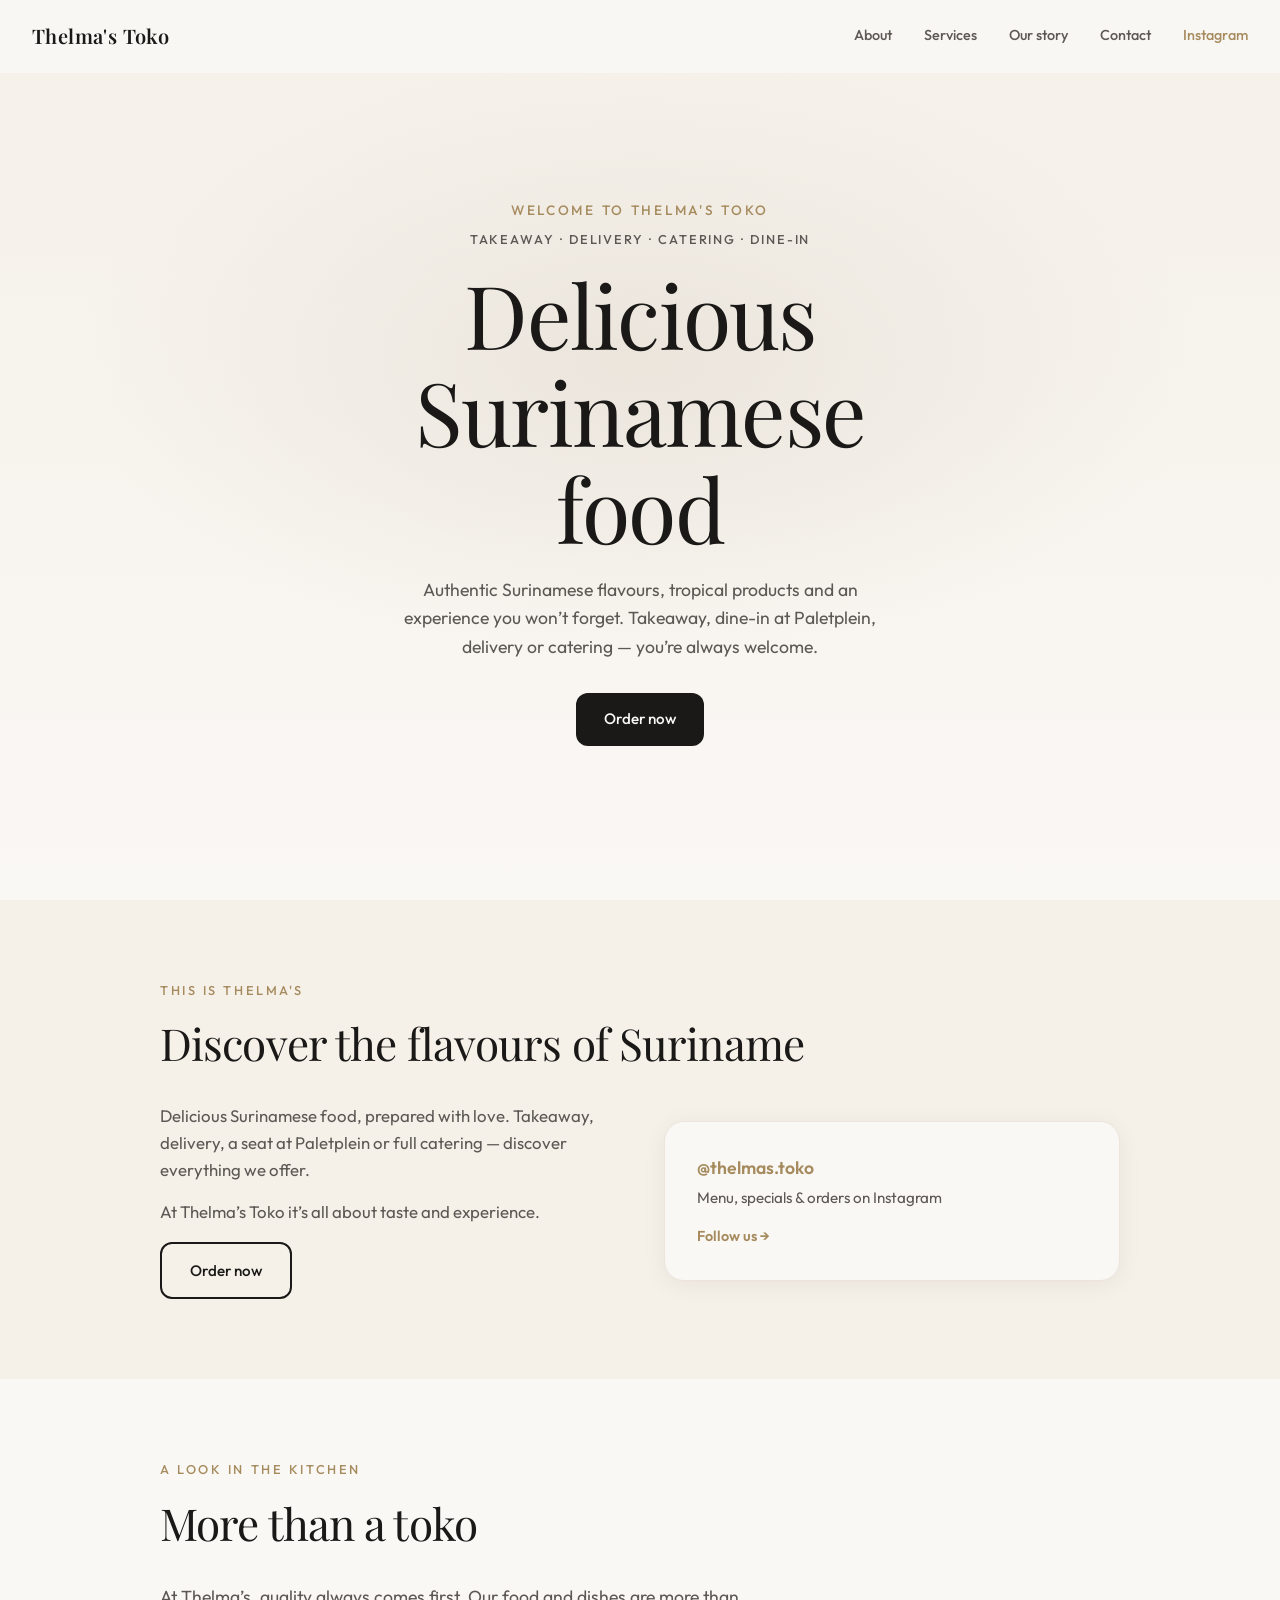
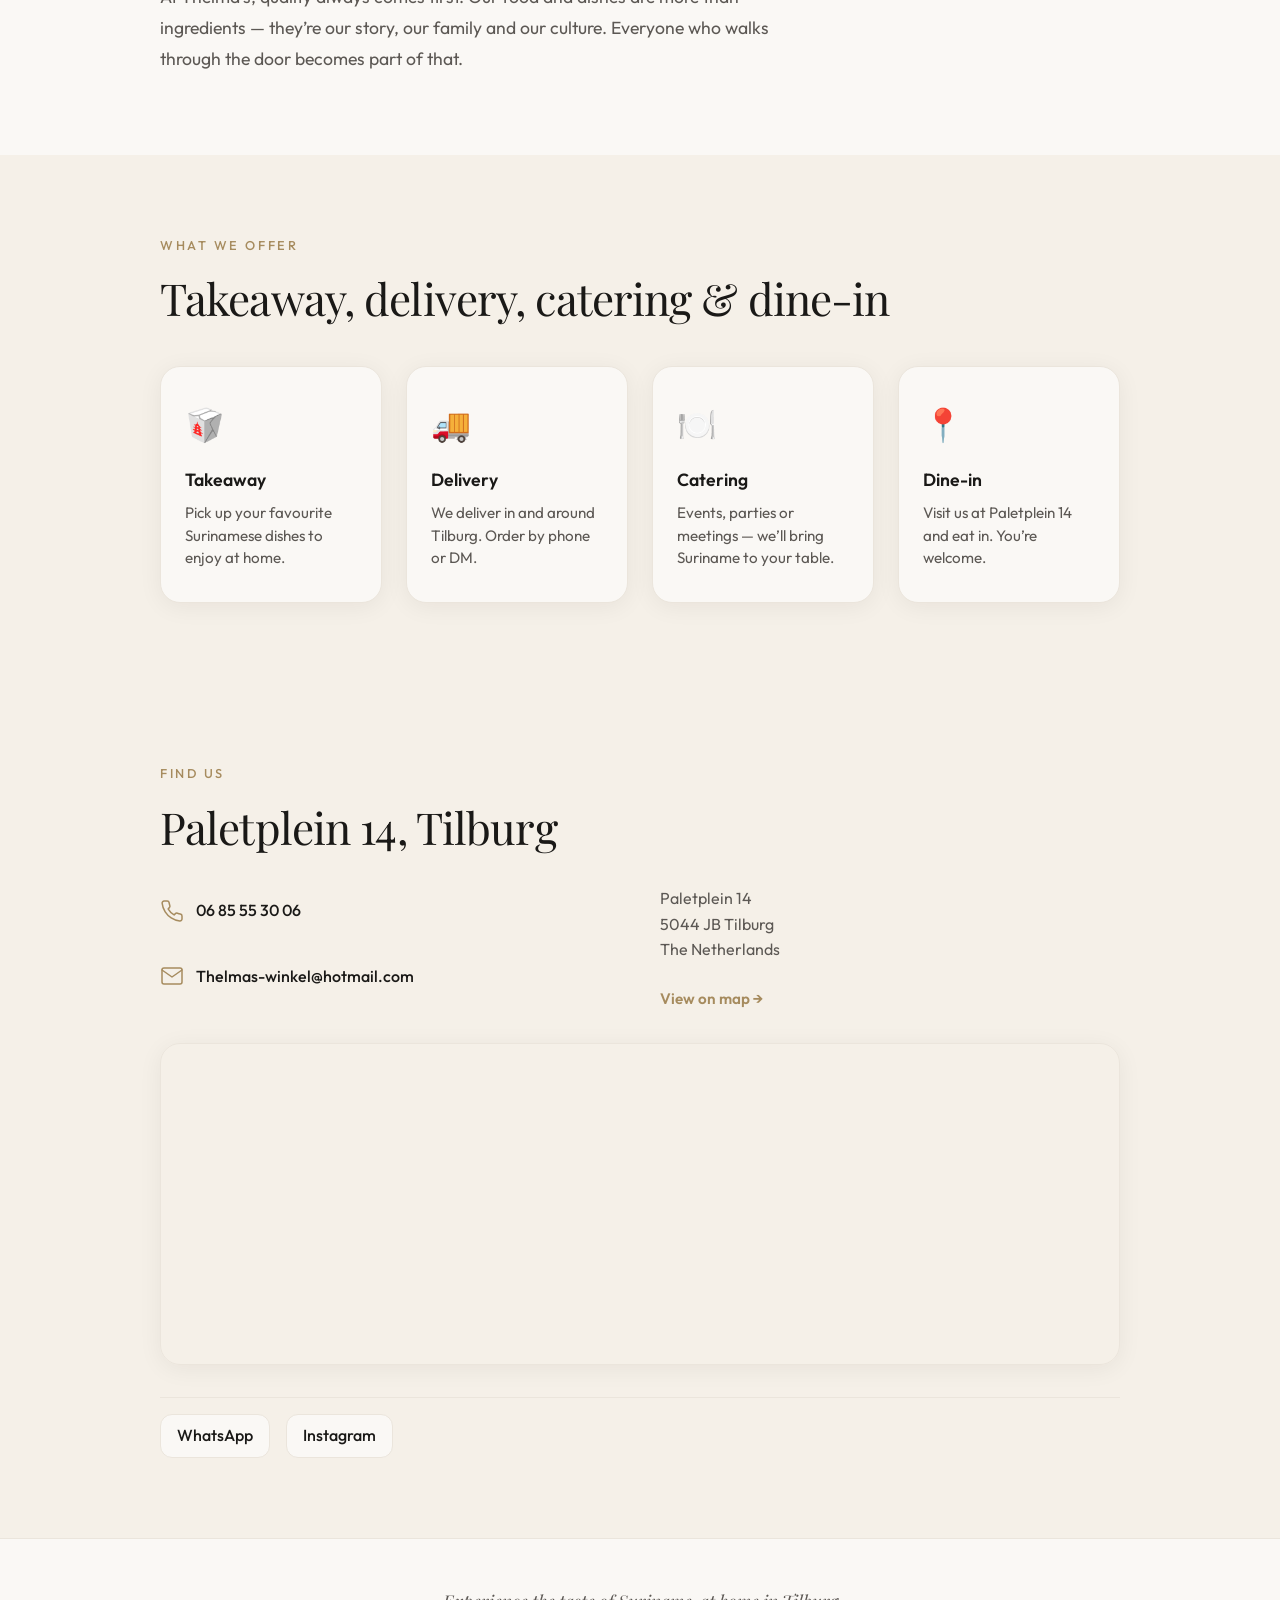
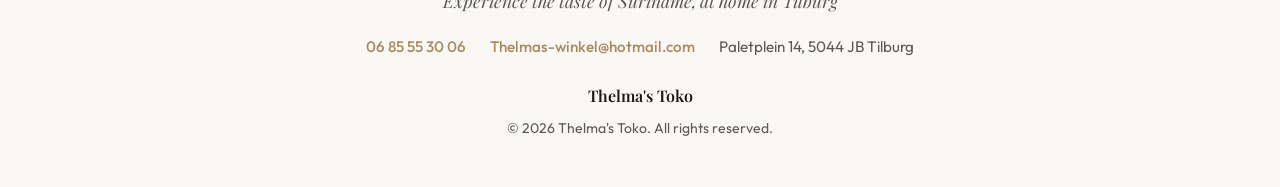
==== index.html @ 1591c5af "Hero: Order now button (Thuisbezorgd) and remove scroll indicator Made-with: Cursor" ====
<!DOCTYPE html>
<html lang="en">
<head>
  <meta charset="UTF-8" />
  <meta name="viewport" content="width=device-width, initial-scale=1.0" />
  <title>Thelma's Toko — Experience the taste of Suriname in Tilburg</title>
  <meta name="description" content="Surinamese food in Tilburg: takeaway, delivery, catering & dine-in at Paletplein. Authentic flavours, made with love." />
  <link rel="preconnect" href="https://fonts.googleapis.com" />
  <link rel="preconnect" href="https://fonts.gstatic.com" crossorigin />
  <link href="https://fonts.googleapis.com/css2?family=Outfit:wght@300;400;500;600;700&family=Playfair+Display:ital,wght@0,400;0,600;1,400&display=swap" rel="stylesheet" />
  <link rel="stylesheet" href="styles.css" />
</head>
<body>
  <header class="header">
    <a href="/" class="logo">Thelma's Toko</a>
    <nav class="nav">
      <a href="#about">About</a>
      <a href="#services">Services</a>
      <a href="#story">Our story</a>
      <a href="#contact">Contact</a>
      <a href="https://www.instagram.com/thelmas.toko/" target="_blank" rel="noopener noreferrer" class="nav-ig">Instagram</a>
    </nav>
    <button class="menu-btn" aria-label="Toggle menu">
      <span></span>
      <span></span>
      <span></span>
    </button>
  </header>

  <main>
    <section class="hero">
      <div class="hero-bg"></div>
      <div class="hero-content">
        <p class="hero-tag">Welcome to Thelma's Toko</p>
        <p class="hero-services">Takeaway · Delivery · Catering · Dine-in</p>
        <h1 class="hero-title">Delicious Surinamese food</h1>
        <p class="hero-desc">Authentic Surinamese flavours, tropical products and an experience you won’t forget. Takeaway, dine-in at Paletplein, delivery or catering — you’re always welcome.</p>
        <a href="https://www.thuisbezorgd.nl/en/menu/thelmas" target="_blank" rel="noopener noreferrer" class="btn btn-primary">Order now</a>
      </div>
    </section>

    <section id="about" class="section about">
      <div class="container">
        <span class="section-label">This is Thelma's</span>
        <h2 class="section-title">Discover the flavours of Suriname</h2>
        <div class="about-grid">
          <div class="about-text">
            <p>Delicious Surinamese food, prepared with love. Takeaway, delivery, a seat at Paletplein or full catering — discover everything we offer.</p>
            <p>At Thelma’s Toko it’s all about taste and experience.</p>
            <a href="https://www.thuisbezorgd.nl/en/menu/thelmas" target="_blank" rel="noopener noreferrer" class="btn btn-secondary">Order now</a>
          </div>
          <div class="about-visual">
            <div class="about-card">
              <span class="about-card-label">@thelmas.toko</span>
              <p>Menu, specials & orders on Instagram</p>
              <a href="https://www.instagram.com/thelmas.toko/" target="_blank" rel="noopener noreferrer" class="about-card-link">Follow us →</a>
            </div>
          </div>
        </div>
      </div>
    </section>

    <section id="story" class="section story">
      <div class="container">
        <span class="section-label">A look in the kitchen</span>
        <h2 class="section-title">More than a toko</h2>
        <p class="story-text">At Thelma’s, quality always comes first. Our food and dishes are more than ingredients — they’re our story, our family and our culture. Everyone who walks through the door becomes part of that.</p>
      </div>
    </section>

    <section id="services" class="section services">
      <div class="container">
        <span class="section-label">What we offer</span>
        <h2 class="section-title">Takeaway, delivery, catering & dine-in</h2>
        <div class="services-grid">
          <div class="service-card">
            <span class="service-icon" aria-hidden="true">🥡</span>
            <h3>Takeaway</h3>
            <p>Pick up your favourite Surinamese dishes to enjoy at home.</p>
          </div>
          <div class="service-card">
            <span class="service-icon" aria-hidden="true">🚚</span>
            <h3>Delivery</h3>
            <p>We deliver in and around Tilburg. Order by phone or DM.</p>
          </div>
          <div class="service-card">
            <span class="service-icon" aria-hidden="true">🍽️</span>
            <h3>Catering</h3>
            <p>Events, parties or meetings — we’ll bring Suriname to your table.</p>
          </div>
          <div class="service-card">
            <span class="service-icon" aria-hidden="true">📍</span>
            <h3>Dine-in</h3>
            <p>Visit us at Paletplein 14 and eat in. You’re welcome.</p>
          </div>
        </div>
      </div>
    </section>

    <section id="contact" class="section contact">
      <div class="container">
        <span class="section-label">Find us</span>
        <h2 class="section-title">Paletplein 14, Tilburg</h2>
        <div class="contact-grid">
          <div class="contact-block">
            <a href="tel:+31685553006" class="contact-item contact-phone">
              <svg width="24" height="24" viewBox="0 0 24 24" fill="none" stroke="currentColor" stroke-width="1.5" stroke-linecap="round" stroke-linejoin="round"><path d="M22 16.92v3a2 2 0 0 1-2.18 2 19.79 19.79 0 0 1-8.63-3.07 19.5 19.5 0 0 1-6-6 19.79 19.79 0 0 1-3.07-8.67A2 2 0 0 1 4.11 2h3a2 2 0 0 1 2 1.72 12.84 12.84 0 0 0 .7 2.81 2 2 0 0 1-.45 2.11L8.09 9.91a16 16 0 0 0 6 6l1.27-1.27a2 2 0 0 1 2.11-.45 12.84 12.84 0 0 0 2.81.7A2 2 0 0 1 22 16.92z"/></svg>
              <span>06 85 55 30 06</span>
            </a>
            <a href="mailto:Thelmas-winkel@hotmail.com" class="contact-item contact-email">
              <svg width="24" height="24" viewBox="0 0 24 24" fill="none" stroke="currentColor" stroke-width="1.5" stroke-linecap="round" stroke-linejoin="round"><path d="M4 4h16c1.1 0 2 .9 2 2v12c0 1.1-.9 2-2 2H4c-1.1 0-2-.9-2-2V6c0-1.1.9-2 2-2z"/><polyline points="22,6 12,13 2,6"/></svg>
              <span>Thelmas-winkel@hotmail.com</span>
            </a>
          </div>
          <div class="contact-block contact-address">
            <p>Paletplein 14<br />5044 JB Tilburg<br />The Netherlands</p>
            <a href="https://www.google.com/maps/search/Paletplein+14+5044+JB+Tilburg" target="_blank" rel="noopener noreferrer" class="contact-map-link">View on map →</a>
          </div>
        </div>
        <div class="contact-map-wrap">
          <iframe
            class="contact-map"
            src="https://www.google.com/maps?q=Paletplein+14,+5044+JB+Tilburg,+Netherlands&z=16&output=embed"
            allowfullscreen=""
            loading="lazy"
            referrerpolicy="no-referrer-when-downgrade"
            title="Thelma's Toko location - Paletplein 14, Tilburg"></iframe>
        </div>
        <div class="contact-social">
          <a href="https://wa.me/31685553006" target="_blank" rel="noopener noreferrer" class="contact-link" title="WhatsApp">WhatsApp</a>
          <a href="https://www.instagram.com/thelmas.toko/" target="_blank" rel="noopener noreferrer" class="contact-link contact-ig">Instagram</a>
        </div>
      </div>
    </section>
  </main>

  <footer class="footer">
    <div class="container">
      <p class="footer-tagline">Experience the taste of Suriname, at home in Tilburg</p>
      <div class="footer-details">
        <a href="tel:+31685553006">06 85 55 30 06</a>
        <a href="mailto:Thelmas-winkel@hotmail.com">Thelmas-winkel@hotmail.com</a>
        <span>Paletplein 14, 5044 JB Tilburg</span>
      </div>
      <p class="footer-brand">Thelma's Toko</p>
      <p class="footer-copy">© <span id="year"></span> Thelma's Toko. All rights reserved.</p>
    </div>
  </footer>

  <script>
    document.getElementById('year').textContent = new Date().getFullYear();
    document.querySelector('.menu-btn').addEventListener('click', function() {
      document.querySelector('.nav').classList.toggle('open');
      this.classList.toggle('open');
    });
    window.addEventListener('scroll', function() {
      document.querySelector('.header').classList.toggle('scrolled', window.scrollY > 20);
    });
  </script>
</body>
</html>
---- styles.css ----
/* Thelma's Toko — Modern boutique site */
:root {
  --bg: #faf8f5;
  --bg-warm: #f5f0e8;
  --cream: #ebe5dc;
  --accent: #c4a77d;
  --accent-dark: #a68b5e;
  --text: #1a1917;
  --text-muted: #5c5854;
  --serif: 'Playfair Display', Georgia, serif;
  --sans: 'Outfit', system-ui, sans-serif;
  --radius: 12px;
  --radius-lg: 20px;
  --shadow: 0 4px 24px rgba(26, 25, 23, 0.06);
  --shadow-hover: 0 12px 40px rgba(26, 25, 23, 0.1);
}

*,
*::before,
*::after {
  box-sizing: border-box;
}

html {
  scroll-behavior: smooth;
}

body {
  margin: 0;
  font-family: var(--sans);
  font-size: 1rem;
  line-height: 1.6;
  color: var(--text);
  background: var(--bg);
  -webkit-font-smoothing: antialiased;
}

a {
  color: inherit;
  text-decoration: none;
}

img {
  max-width: 100%;
  height: auto;
  display: block;
}

/* Header */
.header {
  position: fixed;
  top: 0;
  left: 0;
  right: 0;
  z-index: 100;
  display: flex;
  align-items: center;
  justify-content: space-between;
  padding: 1.25rem 2rem;
  background: rgba(250, 248, 245, 0.85);
  backdrop-filter: blur(12px);
  border-bottom: 1px solid transparent;
  transition: border-color 0.2s, box-shadow 0.2s;
}

.header.scrolled {
  border-color: var(--cream);
  box-shadow: var(--shadow);
}

.logo {
  font-family: var(--serif);
  font-weight: 600;
  font-size: 1.25rem;
  letter-spacing: 0.02em;
}

.nav {
  display: flex;
  align-items: center;
  gap: 2rem;
}

.nav a {
  font-size: 0.9rem;
  font-weight: 500;
  color: var(--text-muted);
  transition: color 0.2s;
}

.nav a:hover {
  color: var(--text);
}

.nav-ig {
  color: var(--accent-dark) !important;
}

.nav-ig:hover {
  color: var(--accent) !important;
}

.menu-btn {
  display: none;
  flex-direction: column;
  gap: 6px;
  padding: 8px;
  background: none;
  border: none;
  cursor: pointer;
}

.menu-btn span {
  width: 22px;
  height: 2px;
  background: var(--text);
  transition: transform 0.3s, opacity 0.3s;
}

.menu-btn.open span:nth-child(1) {
  transform: rotate(45deg) translate(5px, 5px);
}

.menu-btn.open span:nth-child(2) {
  opacity: 0;
}

.menu-btn.open span:nth-child(3) {
  transform: rotate(-45deg) translate(5px, -5px);
}

/* Hero */
.hero {
  position: relative;
  min-height: 100vh;
  display: flex;
  align-items: center;
  justify-content: center;
  padding: 6rem 2rem 4rem;
  overflow: hidden;
}

.hero-bg {
  position: absolute;
  inset: 0;
  background: radial-gradient(ellipse 80% 60% at 50% 40%, var(--cream) 0%, transparent 55%),
              linear-gradient(180deg, var(--bg-warm) 0%, var(--bg) 100%);
  pointer-events: none;
}

.hero-content {
  position: relative;
  text-align: center;
  max-width: 520px;
}

.hero-tag {
  font-size: 0.85rem;
  font-weight: 500;
  letter-spacing: 0.2em;
  text-transform: uppercase;
  color: var(--accent-dark);
  margin-bottom: 0.5rem;
}

.hero-services {
  font-size: 0.8rem;
  font-weight: 500;
  letter-spacing: 0.15em;
  text-transform: uppercase;
  color: var(--text-muted);
  margin: 0 0 1rem;
}

.hero-title {
  font-family: var(--serif);
  font-size: clamp(3rem, 10vw, 5.5rem);
  font-weight: 400;
  line-height: 1.1;
  margin: 0 0 1.25rem;
  letter-spacing: -0.02em;
}

.hero-title em {
  font-style: italic;
  color: var(--accent-dark);
}

.hero-desc {
  font-size: 1.1rem;
  color: var(--text-muted);
  margin: 0 0 2rem;
}

.btn {
  display: inline-flex;
  align-items: center;
  justify-content: center;
  padding: 0.9rem 1.75rem;
  font-family: var(--sans);
  font-size: 0.95rem;
  font-weight: 500;
  border-radius: var(--radius);
  transition: background 0.2s, transform 0.2s, box-shadow 0.2s;
}

.btn-primary {
  background: var(--text);
  color: var(--bg) !important;
}

.btn-primary:hover {
  background: var(--accent-dark);
  transform: translateY(-2px);
  box-shadow: var(--shadow-hover);
}

.btn-secondary {
  background: transparent;
  color: var(--text);
  border: 2px solid var(--text);
}

.btn-secondary:hover {
  background: var(--text);
  color: var(--bg) !important;
  transform: translateY(-2px);
  box-shadow: var(--shadow-hover);
}

.hero-scroll {
  position: absolute;
  bottom: 2rem;
  left: 50%;
  transform: translateX(-50%);
  display: flex;
  flex-direction: column;
  align-items: center;
  gap: 0.5rem;
}

.hero-scroll span {
  font-size: 0.75rem;
  letter-spacing: 0.15em;
  text-transform: uppercase;
  color: var(--text-muted);
}

.scroll-line {
  width: 1px;
  height: 40px;
  background: linear-gradient(to bottom, var(--text-muted), transparent);
  border-radius: 2px;
  animation: scroll-pulse 2s ease-in-out infinite;
}

@keyframes scroll-pulse {
  0%, 100% { opacity: 0.5; transform: scaleY(0.8); }
  50% { opacity: 1; transform: scaleY(1); }
}

/* Sections */
.section {
  padding: 5rem 2rem;
}

.container {
  max-width: 960px;
  margin: 0 auto;
}

.section-label {
  display: block;
  font-size: 0.8rem;
  font-weight: 500;
  letter-spacing: 0.2em;
  text-transform: uppercase;
  color: var(--accent-dark);
  margin-bottom: 0.5rem;
}

.section-title {
  font-family: var(--serif);
  font-size: clamp(2rem, 4vw, 2.75rem);
  font-weight: 400;
  margin: 0 0 1.5rem;
  letter-spacing: -0.02em;
}

/* About */
.about {
  background: var(--bg-warm);
}

.about-grid {
  display: grid;
  grid-template-columns: 1fr 1fr;
  gap: 3rem;
  align-items: center;
}

.about-text p {
  margin: 0 0 1rem;
  color: var(--text-muted);
  font-size: 1.05rem;
}

.about-text p:last-child {
  margin-bottom: 0;
}

.about-card {
  background: var(--bg);
  padding: 2rem;
  border-radius: var(--radius-lg);
  box-shadow: var(--shadow);
  border: 1px solid var(--cream);
}

.about-card-label {
  font-weight: 600;
  font-size: 1.1rem;
  color: var(--accent-dark);
  display: block;
  margin-bottom: 0.25rem;
}

.about-card p {
  margin: 0 0 0.75rem;
  color: var(--text-muted);
  font-size: 0.95rem;
}

.about-card-link {
  font-size: 0.9rem;
  font-weight: 600;
  color: var(--accent-dark);
  transition: color 0.2s;
}

.about-card-link:hover {
  color: var(--accent);
}

/* Story */
.story {
  background: var(--bg);
}

.story-text {
  max-width: 640px;
  font-size: 1.1rem;
  line-height: 1.75;
  color: var(--text-muted);
  margin: 0;
}

/* Services */
.services {
  background: var(--bg-warm);
}

.services-grid {
  display: grid;
  grid-template-columns: repeat(4, 1fr);
  gap: 1.5rem;
  margin-top: 2rem;
}

.service-card {
  background: var(--bg);
  padding: 2rem 1.5rem;
  border-radius: var(--radius-lg);
  border: 1px solid var(--cream);
  box-shadow: var(--shadow);
  transition: border-color 0.2s, box-shadow 0.2s, transform 0.2s;
}

.service-card:hover {
  border-color: var(--accent);
  box-shadow: var(--shadow-hover);
  transform: translateY(-4px);
}

.service-icon {
  font-size: 2rem;
  display: block;
  margin-bottom: 1rem;
}

.service-card h3 {
  font-family: var(--sans);
  font-size: 1.1rem;
  font-weight: 600;
  margin: 0 0 0.5rem;
  color: var(--text);
}

.service-card p {
  margin: 0;
  font-size: 0.95rem;
  color: var(--text-muted);
  line-height: 1.5;
}

/* Shop (legacy – keep for any reuse) */
.shop-intro {
  color: var(--text-muted);
  margin: 0 0 1.5rem;
  max-width: 480px;
}

.shop-cta {
  display: inline-flex;
  align-items: center;
  gap: 0.75rem;
  padding: 1rem 1.5rem;
  background: linear-gradient(135deg, #f09433 0%, #e6683c 25%, #dc2743 50%, #cc2366 75%, #bc1888 100%);
  color: #fff !important;
  font-weight: 600;
  border-radius: var(--radius);
  margin-bottom: 3rem;
  transition: transform 0.2s, box-shadow 0.2s;
}

.shop-cta:hover {
  transform: translateY(-2px);
  box-shadow: 0 8px 30px rgba(188, 24, 136, 0.35);
}

.shop-cta-icon {
  display: flex;
  align-items: center;
  justify-content: center;
}

.shop-placeholders {
  display: grid;
  grid-template-columns: repeat(3, 1fr);
  gap: 1.25rem;
}

.placeholder-card {
  aspect-ratio: 1;
  background: var(--cream);
  border-radius: var(--radius);
  display: flex;
  align-items: center;
  justify-content: center;
  font-size: 0.9rem;
  font-weight: 500;
  color: var(--text-muted);
  transition: background 0.2s, color 0.2s;
}

.placeholder-card:hover {
  background: var(--accent);
  color: var(--bg);
}

/* Contact */
.contact {
  background: var(--bg-warm);
}

.contact-grid {
  display: grid;
  grid-template-columns: 1fr 1fr;
  gap: 2.5rem;
  margin-bottom: 2rem;
}

.contact-block {
  display: flex;
  flex-direction: column;
  gap: 1rem;
}

.contact-item {
  display: inline-flex;
  align-items: center;
  gap: 0.75rem;
  padding: 0.75rem 0;
  font-weight: 500;
  color: var(--text);
  transition: color 0.2s;
}

.contact-item:hover {
  color: var(--accent-dark);
}

.contact-item svg {
  flex-shrink: 0;
  color: var(--accent-dark);
}

.contact-address p {
  margin: 0 0 0.5rem;
  color: var(--text-muted);
  line-height: 1.6;
}

.contact-map-link {
  font-size: 0.95rem;
  font-weight: 600;
  color: var(--accent-dark);
  transition: color 0.2s;
}

.contact-map-link:hover {
  color: var(--accent);
}

.contact-map-wrap {
  width: 100%;
  margin-bottom: 2rem;
  border-radius: var(--radius-lg);
  overflow: hidden;
  box-shadow: var(--shadow);
  border: 1px solid var(--cream);
}

.contact-map {
  display: block;
  width: 100%;
  height: 320px;
  border: 0;
}

.contact-social {
  display: flex;
  flex-wrap: wrap;
  gap: 1rem;
  padding-top: 1rem;
  border-top: 1px solid var(--cream);
}

.contact-link {
  display: inline-flex;
  align-items: center;
  gap: 0.5rem;
  padding: 0.5rem 1rem;
  background: var(--bg);
  border: 1px solid var(--cream);
  border-radius: var(--radius);
  font-weight: 500;
  transition: border-color 0.2s, box-shadow 0.2s;
}

.contact-link:hover {
  border-color: var(--accent);
  box-shadow: var(--shadow);
}

.contact-ig {
  color: var(--text);
}

/* Footer */
.footer {
  padding: 3rem 2rem;
  border-top: 1px solid var(--cream);
  text-align: center;
  background: var(--bg);
}

.footer .container {
  max-width: 560px;
  margin: 0 auto;
}

.footer-tagline {
  font-family: var(--serif);
  font-size: 1.1rem;
  font-style: italic;
  color: var(--text-muted);
  margin: 0 0 1.25rem;
}

.footer-details {
  display: flex;
  flex-wrap: wrap;
  justify-content: center;
  gap: 1rem 1.5rem;
  margin-bottom: 1.5rem;
  font-size: 0.95rem;
}

.footer-details a {
  color: var(--accent-dark);
  font-weight: 500;
}

.footer-details a:hover {
  text-decoration: underline;
}

.footer-details span {
  color: var(--text-muted);
}

.footer-brand {
  font-family: var(--serif);
  font-weight: 600;
  margin: 0 0 0.5rem;
}

.footer-copy {
  margin: 0;
  font-size: 0.875rem;
  color: var(--text-muted);
}

/* Mobile */
@media (max-width: 768px) {
  .nav {
    position: fixed;
    top: 0;
    right: 0;
    bottom: 0;
    width: 280px;
    flex-direction: column;
    align-items: flex-start;
    justify-content: center;
    padding: 4rem 2rem 2rem;
    background: var(--bg);
    border-left: 1px solid var(--cream);
    transform: translateX(100%);
    transition: transform 0.3s;
  }

  .nav.open {
    transform: translateX(0);
  }

  .menu-btn {
    display: flex;
  }

  .about-grid {
    grid-template-columns: 1fr;
  }

  .shop-placeholders {
    grid-template-columns: 1fr;
  }

  .services-grid {
    grid-template-columns: 1fr 1fr;
  }

  .contact-grid {
    grid-template-columns: 1fr;
  }
}

@media (max-width: 480px) {
  .header {
    padding: 1rem 1.25rem;
  }

  .hero {
    padding: 5rem 1.25rem 3rem;
  }

  .section {
    padding: 3.5rem 1.25rem;
  }

  .services-grid {
    grid-template-columns: 1fr;
  }
}
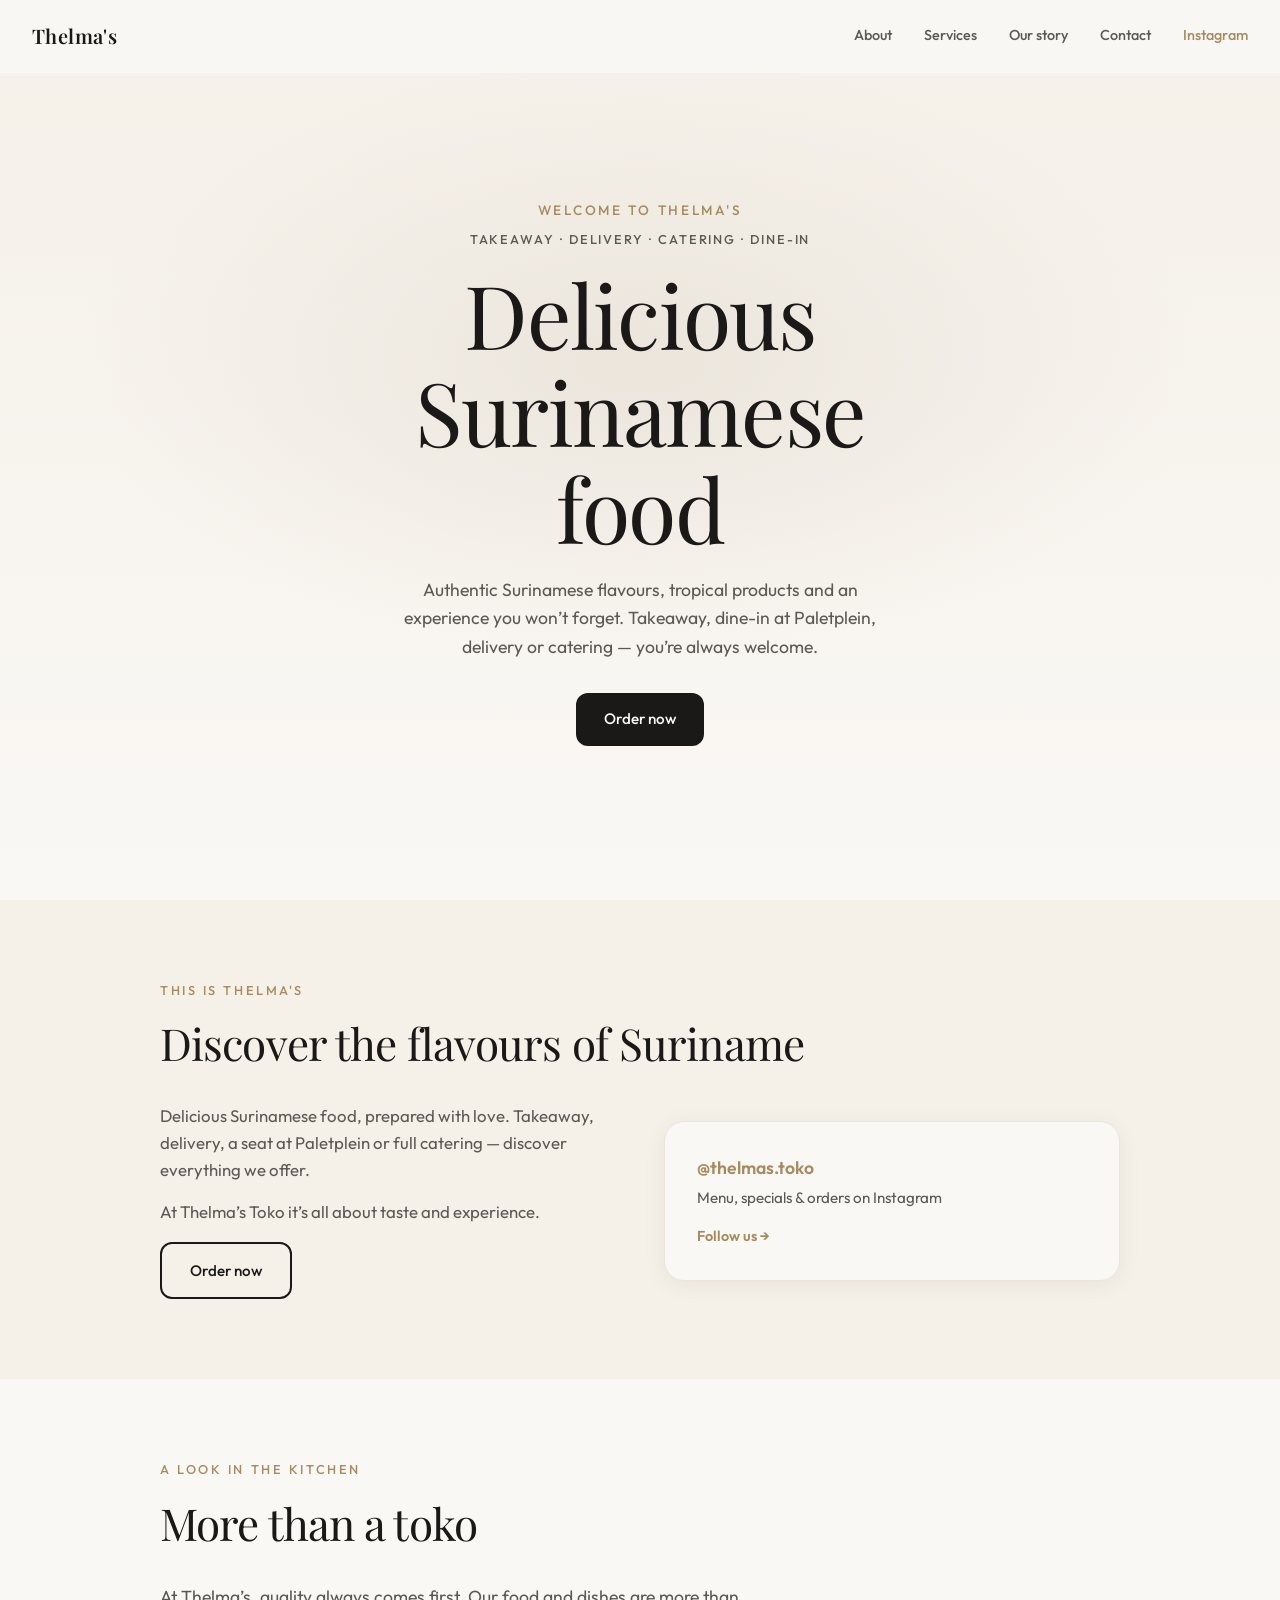
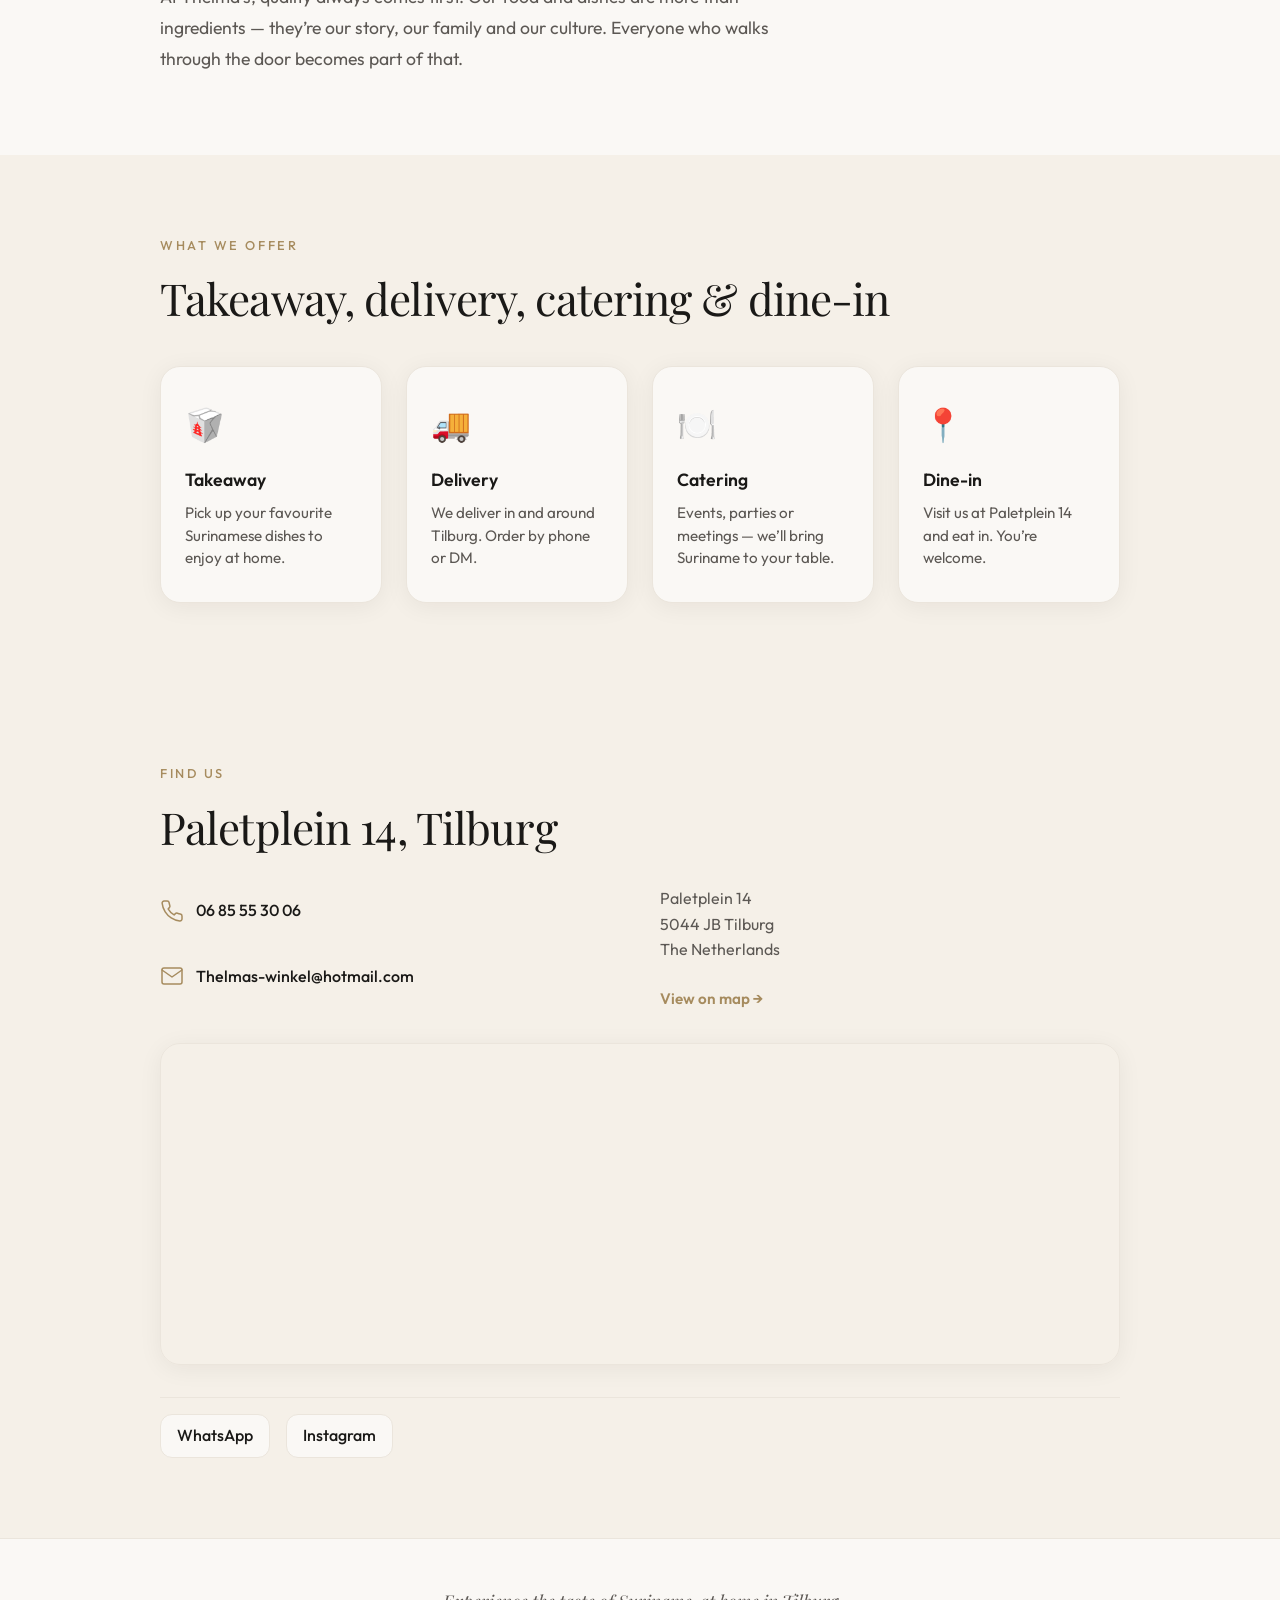
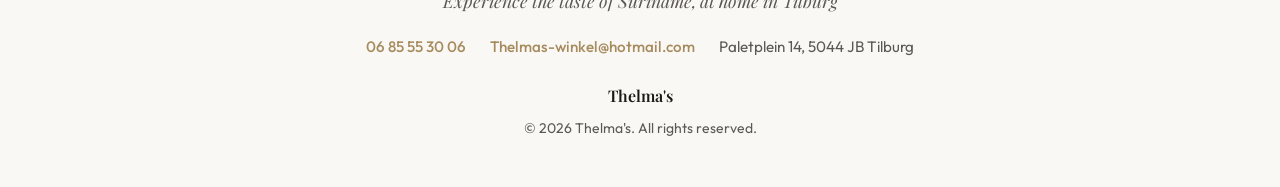
==== commit 273a1f2f: "Display name: Thelma's Toko → Thelma's (keep in title/meta for SEO) Made-with: Cursor" ====
--- a/index.html
+++ b/index.html
@@ -12,7 +12,7 @@
 </head>
 <body>
   <header class="header">
-    <a href="/" class="logo">Thelma's Toko</a>
+    <a href="/" class="logo">Thelma's</a>
     <nav class="nav">
       <a href="#about">About</a>
       <a href="#services">Services</a>
@@ -31,7 +31,7 @@
     <section class="hero">
       <div class="hero-bg"></div>
       <div class="hero-content">
-        <p class="hero-tag">Welcome to Thelma's Toko</p>
+        <p class="hero-tag">Welcome to Thelma's</p>
         <p class="hero-services">Takeaway · Delivery · Catering · Dine-in</p>
         <h1 class="hero-title">Delicious Surinamese food</h1>
         <p class="hero-desc">Authentic Surinamese flavours, tropical products and an experience you won’t forget. Takeaway, dine-in at Paletplein, delivery or catering — you’re always welcome.</p>
@@ -114,17 +114,17 @@
           </div>
           <div class="contact-block contact-address">
             <p>Paletplein 14<br />5044 JB Tilburg<br />The Netherlands</p>
-            <a href="https://www.google.com/maps/search/Paletplein+14+5044+JB+Tilburg" target="_blank" rel="noopener noreferrer" class="contact-map-link">View on map →</a>
+            <a href="https://www.google.com/maps/place/Thelma's+surinaams+Eethuis+en+Toko/@51.5757909,5.0393057,16z/data=!3m1!4b1!4m6!3m5!1s0x47c6bdff7e1463b3:0x45f593b6acd62dc0!8m2!3d51.5757909!4d5.0393057!16s%2Fg%2F11g7v5rgpw?entry=ttu" target="_blank" rel="noopener noreferrer" class="contact-map-link">View on map →</a>
           </div>
         </div>
         <div class="contact-map-wrap">
           <iframe
             class="contact-map"
-            src="https://www.google.com/maps?q=Paletplein+14,+5044+JB+Tilburg,+Netherlands&z=16&output=embed"
+            src="https://www.google.com/maps?q=51.5757909,5.0393057&z=16&output=embed"
             allowfullscreen=""
             loading="lazy"
             referrerpolicy="no-referrer-when-downgrade"
-            title="Thelma's Toko location - Paletplein 14, Tilburg"></iframe>
+            title="Thelma's surinaams Eethuis en Toko - Tilburg"></iframe>
         </div>
         <div class="contact-social">
           <a href="https://wa.me/31685553006" target="_blank" rel="noopener noreferrer" class="contact-link" title="WhatsApp">WhatsApp</a>
@@ -142,8 +142,8 @@
         <a href="mailto:Thelmas-winkel@hotmail.com">Thelmas-winkel@hotmail.com</a>
         <span>Paletplein 14, 5044 JB Tilburg</span>
       </div>
-      <p class="footer-brand">Thelma's Toko</p>
-      <p class="footer-copy">© <span id="year"></span> Thelma's Toko. All rights reserved.</p>
+      <p class="footer-brand">Thelma's</p>
+      <p class="footer-copy">© <span id="year"></span> Thelma's. All rights reserved.</p>
     </div>
   </footer>
 
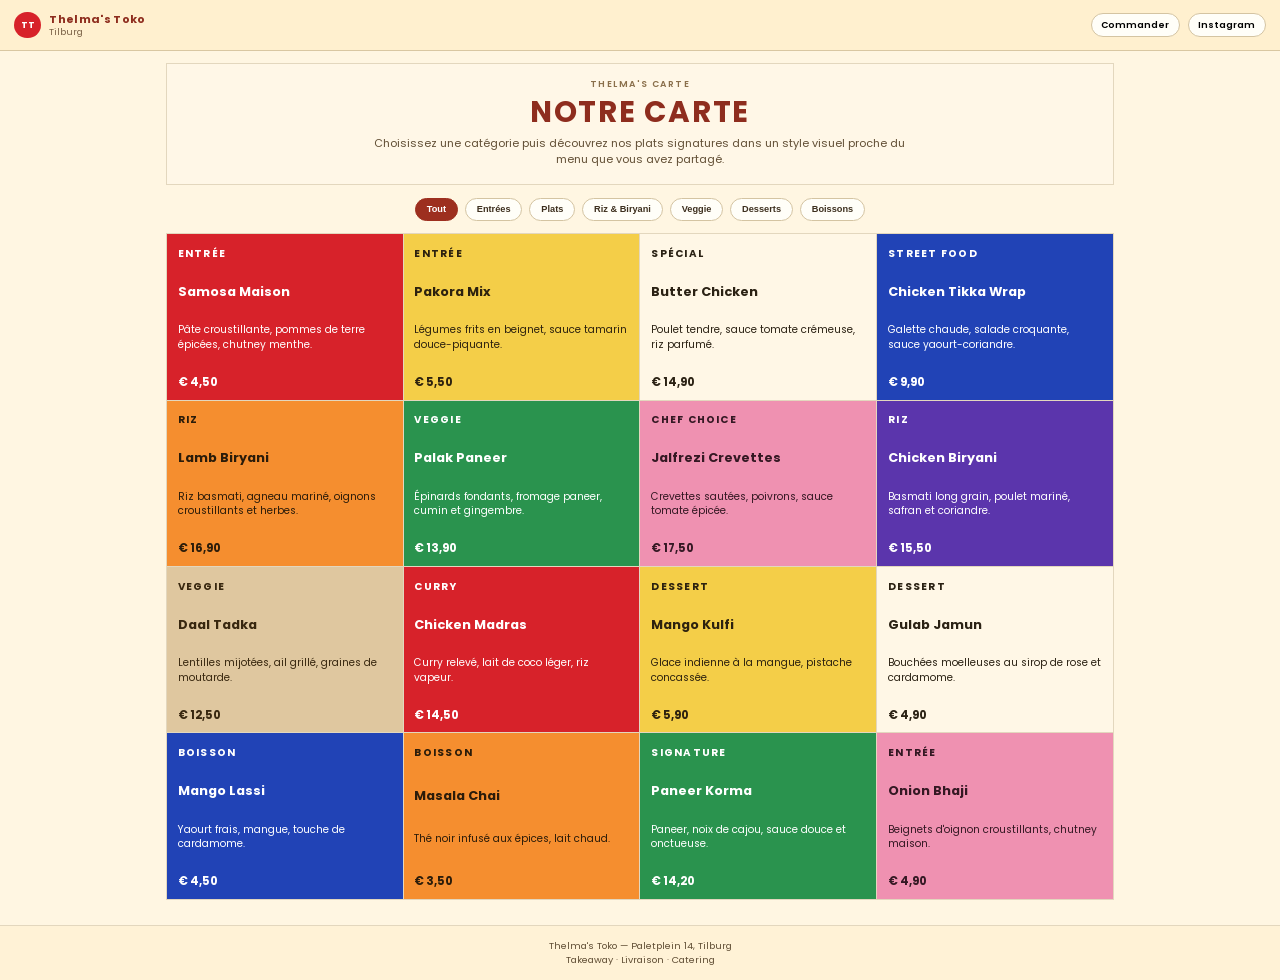
==== commit 1d37c820: "Recreate the site as a menu-first experience inspired by the provided reference style. Adopt the sup" ====
--- a/index.html
+++ b/index.html
@@ -1,160 +1,167 @@
 <!DOCTYPE html>
-<html lang="en">
+<html lang="fr">
 <head>
   <meta charset="UTF-8" />
   <meta name="viewport" content="width=device-width, initial-scale=1.0" />
-  <title>Thelma's Toko — Experience the taste of Suriname in Tilburg</title>
-  <meta name="description" content="Surinamese food in Tilburg: takeaway, delivery, catering & dine-in at Paletplein. Authentic flavours, made with love." />
+  <title>Thelma's Toko | Notre Carte</title>
+  <meta name="description" content="Menu style carte pour Thelma's Toko: entrées, bowls, currys, biryanis, street food et desserts." />
   <link rel="preconnect" href="https://fonts.googleapis.com" />
   <link rel="preconnect" href="https://fonts.gstatic.com" crossorigin />
-  <link href="https://fonts.googleapis.com/css2?family=Outfit:wght@300;400;500;600;700&family=Playfair+Display:ital,wght@0,400;0,600;1,400&display=swap" rel="stylesheet" />
+  <link href="https://fonts.googleapis.com/css2?family=Poppins:wght@400;500;600;700;800&display=swap" rel="stylesheet" />
   <link rel="stylesheet" href="styles.css" />
 </head>
 <body>
-  <header class="header">
-    <a href="/" class="logo">Thelma's</a>
-    <nav class="nav">
-      <a href="#about">About</a>
-      <a href="#services">Services</a>
-      <a href="#story">Our story</a>
-      <a href="#contact">Contact</a>
-      <a href="https://www.instagram.com/thelmas.toko/" target="_blank" rel="noopener noreferrer" class="nav-ig">Instagram</a>
+  <header class="topbar">
+    <div class="brand">
+      <span class="brand-mark">TT</span>
+      <div>
+        <p class="brand-name">Thelma's Toko</p>
+        <p class="brand-sub">Tilburg</p>
+      </div>
+    </div>
+    <nav class="quick-links">
+      <a href="https://www.thuisbezorgd.nl/en/menu/thelmas" target="_blank" rel="noopener noreferrer">Commander</a>
+      <a href="https://www.instagram.com/thelmas.toko/" target="_blank" rel="noopener noreferrer">Instagram</a>
     </nav>
-    <button class="menu-btn" aria-label="Toggle menu">
-      <span></span>
-      <span></span>
-      <span></span>
-    </button>
   </header>
 
-  <main>
-    <section class="hero">
-      <div class="hero-bg"></div>
-      <div class="hero-content">
-        <p class="hero-tag">Welcome to Thelma's</p>
-        <p class="hero-services">Takeaway · Delivery · Catering · Dine-in</p>
-        <h1 class="hero-title">Delicious Surinamese food</h1>
-        <p class="hero-desc">Authentic Surinamese flavours, tropical products and an experience you won’t forget. Takeaway, dine-in at Paletplein, delivery or catering — you’re always welcome.</p>
-        <a href="https://www.thuisbezorgd.nl/en/menu/thelmas" target="_blank" rel="noopener noreferrer" class="btn btn-primary">Order now</a>
-      </div>
+  <main class="menu-page">
+    <section class="menu-hero">
+      <p class="eyebrow">THELMA'S CARTE</p>
+      <h1>NOTRE CARTE</h1>
+      <p class="hero-copy">Choisissez une catégorie puis découvrez nos plats signatures dans un style visuel proche du menu que vous avez partagé.</p>
     </section>
 
-    <section id="about" class="section about">
-      <div class="container">
-        <span class="section-label">This is Thelma's</span>
-        <h2 class="section-title">Discover the flavours of Suriname</h2>
-        <div class="about-grid">
-          <div class="about-text">
-            <p>Delicious Surinamese food, prepared with love. Takeaway, delivery, a seat at Paletplein or full catering — discover everything we offer.</p>
-            <p>At Thelma’s Toko it’s all about taste and experience.</p>
-            <a href="https://www.thuisbezorgd.nl/en/menu/thelmas" target="_blank" rel="noopener noreferrer" class="btn btn-secondary">Order now</a>
-          </div>
-          <div class="about-visual">
-            <div class="about-card">
-              <span class="about-card-label">@thelmas.toko</span>
-              <p>Menu, specials & orders on Instagram</p>
-              <a href="https://www.instagram.com/thelmas.toko/" target="_blank" rel="noopener noreferrer" class="about-card-link">Follow us →</a>
-            </div>
-          </div>
-        </div>
-      </div>
+    <section class="filters" aria-label="Filtrer la carte">
+      <button class="chip active" data-filter="all">Tout</button>
+      <button class="chip" data-filter="entrees">Entrées</button>
+      <button class="chip" data-filter="mains">Plats</button>
+      <button class="chip" data-filter="rice">Riz & Biryani</button>
+      <button class="chip" data-filter="veggie">Veggie</button>
+      <button class="chip" data-filter="desserts">Desserts</button>
+      <button class="chip" data-filter="drinks">Boissons</button>
     </section>
 
-    <section id="story" class="section story">
-      <div class="container">
-        <span class="section-label">A look in the kitchen</span>
-        <h2 class="section-title">More than a toko</h2>
-        <p class="story-text">At Thelma’s, quality always comes first. Our food and dishes are more than ingredients — they’re our story, our family and our culture. Everyone who walks through the door becomes part of that.</p>
-      </div>
-    </section>
-
-    <section id="services" class="section services">
-      <div class="container">
-        <span class="section-label">What we offer</span>
-        <h2 class="section-title">Takeaway, delivery, catering & dine-in</h2>
-        <div class="services-grid">
-          <div class="service-card">
-            <span class="service-icon" aria-hidden="true">🥡</span>
-            <h3>Takeaway</h3>
-            <p>Pick up your favourite Surinamese dishes to enjoy at home.</p>
-          </div>
-          <div class="service-card">
-            <span class="service-icon" aria-hidden="true">🚚</span>
-            <h3>Delivery</h3>
-            <p>We deliver in and around Tilburg. Order by phone or DM.</p>
-          </div>
-          <div class="service-card">
-            <span class="service-icon" aria-hidden="true">🍽️</span>
-            <h3>Catering</h3>
-            <p>Events, parties or meetings — we’ll bring Suriname to your table.</p>
-          </div>
-          <div class="service-card">
-            <span class="service-icon" aria-hidden="true">📍</span>
-            <h3>Dine-in</h3>
-            <p>Visit us at Paletplein 14 and eat in. You’re welcome.</p>
-          </div>
-        </div>
-      </div>
-    </section>
-
-    <section id="contact" class="section contact">
-      <div class="container">
-        <span class="section-label">Find us</span>
-        <h2 class="section-title">Paletplein 14, Tilburg</h2>
-        <div class="contact-grid">
-          <div class="contact-block">
-            <a href="tel:+31685553006" class="contact-item contact-phone">
-              <svg width="24" height="24" viewBox="0 0 24 24" fill="none" stroke="currentColor" stroke-width="1.5" stroke-linecap="round" stroke-linejoin="round"><path d="M22 16.92v3a2 2 0 0 1-2.18 2 19.79 19.79 0 0 1-8.63-3.07 19.5 19.5 0 0 1-6-6 19.79 19.79 0 0 1-3.07-8.67A2 2 0 0 1 4.11 2h3a2 2 0 0 1 2 1.72 12.84 12.84 0 0 0 .7 2.81 2 2 0 0 1-.45 2.11L8.09 9.91a16 16 0 0 0 6 6l1.27-1.27a2 2 0 0 1 2.11-.45 12.84 12.84 0 0 0 2.81.7A2 2 0 0 1 22 16.92z"/></svg>
-              <span>06 85 55 30 06</span>
-            </a>
-            <a href="mailto:Thelmas-winkel@hotmail.com" class="contact-item contact-email">
-              <svg width="24" height="24" viewBox="0 0 24 24" fill="none" stroke="currentColor" stroke-width="1.5" stroke-linecap="round" stroke-linejoin="round"><path d="M4 4h16c1.1 0 2 .9 2 2v12c0 1.1-.9 2-2 2H4c-1.1 0-2-.9-2-2V6c0-1.1.9-2 2-2z"/><polyline points="22,6 12,13 2,6"/></svg>
-              <span>Thelmas-winkel@hotmail.com</span>
-            </a>
-          </div>
-          <div class="contact-block contact-address">
-            <p>Paletplein 14<br />5044 JB Tilburg<br />The Netherlands</p>
-            <a href="https://www.google.com/maps/place/Thelma's+surinaams+Eethuis+en+Toko/@51.5757909,5.0393057,16z/data=!3m1!4b1!4m6!3m5!1s0x47c6bdff7e1463b3:0x45f593b6acd62dc0!8m2!3d51.5757909!4d5.0393057!16s%2Fg%2F11g7v5rgpw?entry=ttu" target="_blank" rel="noopener noreferrer" class="contact-map-link">View on map →</a>
-          </div>
-        </div>
-        <div class="contact-map-wrap">
-          <iframe
-            class="contact-map"
-            src="https://www.google.com/maps?q=51.5757909,5.0393057&z=16&output=embed"
-            allowfullscreen=""
-            loading="lazy"
-            referrerpolicy="no-referrer-when-downgrade"
-            title="Thelma's surinaams Eethuis en Toko - Tilburg"></iframe>
-        </div>
-        <div class="contact-social">
-          <a href="https://wa.me/31685553006" target="_blank" rel="noopener noreferrer" class="contact-link" title="WhatsApp">WhatsApp</a>
-          <a href="https://www.instagram.com/thelmas.toko/" target="_blank" rel="noopener noreferrer" class="contact-link contact-ig">Instagram</a>
-        </div>
-      </div>
+    <section class="menu-grid" id="menu-grid">
+      <article class="menu-card bg-red" data-cat="entrees">
+        <p class="kicker">Entrée</p>
+        <h2>Samosa Maison</h2>
+        <p>Pâte croustillante, pommes de terre épicées, chutney menthe.</p>
+        <span class="price">€ 4,50</span>
+      </article>
+      <article class="menu-card bg-yellow" data-cat="entrees">
+        <p class="kicker">Entrée</p>
+        <h2>Pakora Mix</h2>
+        <p>Légumes frits en beignet, sauce tamarin douce-piquante.</p>
+        <span class="price">€ 5,50</span>
+      </article>
+      <article class="menu-card bg-cream" data-cat="mains">
+        <p class="kicker">Spécial</p>
+        <h2>Butter Chicken</h2>
+        <p>Poulet tendre, sauce tomate crémeuse, riz parfumé.</p>
+        <span class="price">€ 14,90</span>
+      </article>
+      <article class="menu-card bg-blue" data-cat="mains">
+        <p class="kicker">Street Food</p>
+        <h2>Chicken Tikka Wrap</h2>
+        <p>Galette chaude, salade croquante, sauce yaourt-coriandre.</p>
+        <span class="price">€ 9,90</span>
+      </article>
+      <article class="menu-card bg-orange" data-cat="rice">
+        <p class="kicker">Riz</p>
+        <h2>Lamb Biryani</h2>
+        <p>Riz basmati, agneau mariné, oignons croustillants et herbes.</p>
+        <span class="price">€ 16,90</span>
+      </article>
+      <article class="menu-card bg-green" data-cat="veggie">
+        <p class="kicker">Veggie</p>
+        <h2>Palak Paneer</h2>
+        <p>Épinards fondants, fromage paneer, cumin et gingembre.</p>
+        <span class="price">€ 13,90</span>
+      </article>
+      <article class="menu-card bg-pink" data-cat="mains">
+        <p class="kicker">Chef Choice</p>
+        <h2>Jalfrezi Crevettes</h2>
+        <p>Crevettes sautées, poivrons, sauce tomate épicée.</p>
+        <span class="price">€ 17,50</span>
+      </article>
+      <article class="menu-card bg-purple" data-cat="rice">
+        <p class="kicker">Riz</p>
+        <h2>Chicken Biryani</h2>
+        <p>Basmati long grain, poulet mariné, safran et coriandre.</p>
+        <span class="price">€ 15,50</span>
+      </article>
+      <article class="menu-card bg-sand" data-cat="veggie">
+        <p class="kicker">Veggie</p>
+        <h2>Daal Tadka</h2>
+        <p>Lentilles mijotées, ail grillé, graines de moutarde.</p>
+        <span class="price">€ 12,50</span>
+      </article>
+      <article class="menu-card bg-red" data-cat="mains">
+        <p class="kicker">Curry</p>
+        <h2>Chicken Madras</h2>
+        <p>Curry relevé, lait de coco léger, riz vapeur.</p>
+        <span class="price">€ 14,50</span>
+      </article>
+      <article class="menu-card bg-yellow" data-cat="desserts">
+        <p class="kicker">Dessert</p>
+        <h2>Mango Kulfi</h2>
+        <p>Glace indienne à la mangue, pistache concassée.</p>
+        <span class="price">€ 5,90</span>
+      </article>
+      <article class="menu-card bg-cream" data-cat="desserts">
+        <p class="kicker">Dessert</p>
+        <h2>Gulab Jamun</h2>
+        <p>Bouchées moelleuses au sirop de rose et cardamome.</p>
+        <span class="price">€ 4,90</span>
+      </article>
+      <article class="menu-card bg-blue" data-cat="drinks">
+        <p class="kicker">Boisson</p>
+        <h2>Mango Lassi</h2>
+        <p>Yaourt frais, mangue, touche de cardamome.</p>
+        <span class="price">€ 4,50</span>
+      </article>
+      <article class="menu-card bg-orange" data-cat="drinks">
+        <p class="kicker">Boisson</p>
+        <h2>Masala Chai</h2>
+        <p>Thé noir infusé aux épices, lait chaud.</p>
+        <span class="price">€ 3,50</span>
+      </article>
+      <article class="menu-card bg-green" data-cat="mains">
+        <p class="kicker">Signature</p>
+        <h2>Paneer Korma</h2>
+        <p>Paneer, noix de cajou, sauce douce et onctueuse.</p>
+        <span class="price">€ 14,20</span>
+      </article>
+      <article class="menu-card bg-pink" data-cat="entrees">
+        <p class="kicker">Entrée</p>
+        <h2>Onion Bhaji</h2>
+        <p>Beignets d'oignon croustillants, chutney maison.</p>
+        <span class="price">€ 4,90</span>
+      </article>
     </section>
   </main>
 
   <footer class="footer">
-    <div class="container">
-      <p class="footer-tagline">Experience the taste of Suriname, at home in Tilburg</p>
-      <div class="footer-details">
-        <a href="tel:+31685553006">06 85 55 30 06</a>
-        <a href="mailto:Thelmas-winkel@hotmail.com">Thelmas-winkel@hotmail.com</a>
-        <span>Paletplein 14, 5044 JB Tilburg</span>
-      </div>
-      <p class="footer-brand">Thelma's</p>
-      <p class="footer-copy">© <span id="year"></span> Thelma's. All rights reserved.</p>
-    </div>
+    <p>Thelma's Toko — Paletplein 14, Tilburg</p>
+    <p>Takeaway · Livraison · Catering</p>
   </footer>
 
   <script>
-    document.getElementById('year').textContent = new Date().getFullYear();
-    document.querySelector('.menu-btn').addEventListener('click', function() {
-      document.querySelector('.nav').classList.toggle('open');
-      this.classList.toggle('open');
-    });
-    window.addEventListener('scroll', function() {
-      document.querySelector('.header').classList.toggle('scrolled', window.scrollY > 20);
+    const chips = document.querySelectorAll('.chip');
+    const cards = document.querySelectorAll('.menu-card');
+
+    chips.forEach((chip) => {
+      chip.addEventListener('click', () => {
+        chips.forEach((item) => item.classList.remove('active'));
+        chip.classList.add('active');
+        const filter = chip.dataset.filter;
+        cards.forEach((card) => {
+          const category = card.dataset.cat;
+          const show = filter === 'all' || category === filter;
+          card.classList.toggle('hidden', !show);
+        });
+      });
     });
   </script>
 </body>
--- a/styles.css
+++ b/styles.css
@@ -1,38 +1,77 @@
-/* Thelma's Toko — Modern boutique site */
+/* Inspired menu layout, aligned with provided CSS baseline */
 :root {
-  --bg: #faf8f5;
-  --bg-warm: #f5f0e8;
-  --cream: #ebe5dc;
-  --accent: #c4a77d;
-  --accent-dark: #a68b5e;
-  --text: #1a1917;
-  --text-muted: #5c5854;
-  --serif: 'Playfair Display', Georgia, serif;
-  --sans: 'Outfit', system-ui, sans-serif;
-  --radius: 12px;
-  --radius-lg: 20px;
-  --shadow: 0 4px 24px rgba(26, 25, 23, 0.06);
-  --shadow-hover: 0 12px 40px rgba(26, 25, 23, 0.1);
-}
-
-*,
-*::before,
-*::after {
-  box-sizing: border-box;
-}
-
-html {
-  scroll-behavior: smooth;
+  --bg: #fff6e2;
+  --black: #000;
+  --ink: #251f15;
+  --line: #e3d7be;
+  --chip: #fffef8;
+  --red: #d7222a;
+  --yellow: #f4ce48;
+  --cream: #fff7e6;
+  --blue: #2143b6;
+  --orange: #f58e2f;
+  --green: #2a934e;
+  --pink: #ef91b1;
+  --purple: #5b35ac;
+  --sand: #dfc79f;
+}
+
+html,
+body {
+  -webkit-font-smoothing: antialiased;
+}
+
+body {
+  -ms-overflow-style: none;
+}
+
+body {
+  background-color: var(--bg);
+  color: var(--black);
+  overscroll-behavior: none;
+  font-family: Poppins, sans-serif;
+  font-size: 1rem;
+  font-weight: 400;
+  line-height: 1.1;
 }
 
 body {
   margin: 0;
-  font-family: var(--sans);
-  font-size: 1rem;
-  line-height: 1.6;
-  color: var(--text);
-  background: var(--bg);
+}
+
+*,
+::after,
+::before {
+  -webkit-box-sizing: border-box;
+  -moz-box-sizing: border-box;
+  box-sizing: border-box;
+}
+
+* {
+  margin: 0;
+  padding: 0;
+  box-sizing: border-box;
   -webkit-font-smoothing: antialiased;
+  -moz-osx-font-smoothing: grayscale;
+  -o-font-smoothing: antialiased;
+}
+
+@media screen and (min-width: 1750px) {
+  html {
+    font-size: 17.5px;
+  }
+}
+
+html {
+  font-size: calc(0rem + 1vw);
+  -webkit-text-size-adjust: 100%;
+  font-family: sans-serif;
+}
+
+@media (max-width: 1100px) {
+  html {
+    font-size: 16px;
+  }
 }
 
 a {
@@ -40,635 +79,274 @@
   text-decoration: none;
 }
 
-img {
-  max-width: 100%;
-  height: auto;
-  display: block;
-}
-
-/* Header */
-.header {
-  position: fixed;
+.topbar {
+  position: sticky;
   top: 0;
-  left: 0;
-  right: 0;
-  z-index: 100;
+  z-index: 5;
   display: flex;
   align-items: center;
   justify-content: space-between;
-  padding: 1.25rem 2rem;
-  background: rgba(250, 248, 245, 0.85);
-  backdrop-filter: blur(12px);
-  border-bottom: 1px solid transparent;
-  transition: border-color 0.2s, box-shadow 0.2s;
-}
-
-.header.scrolled {
-  border-color: var(--cream);
-  box-shadow: var(--shadow);
-}
-
-.logo {
-  font-family: var(--serif);
+  gap: 1rem;
+  padding: 0.9rem 1.1rem;
+  background: #fff0cf;
+  border-bottom: 1px solid #d9c7a2;
+}
+
+.brand {
+  display: flex;
+  align-items: center;
+  gap: 0.65rem;
+}
+
+.brand-mark {
+  width: 2.1rem;
+  height: 2.1rem;
+  display: grid;
+  place-items: center;
+  border-radius: 50%;
+  background: var(--red);
+  color: #fff;
+  font-size: 0.72rem;
+  font-weight: 700;
+}
+
+.brand-name {
+  font-size: 0.86rem;
+  font-weight: 700;
+  letter-spacing: 0.03em;
+  color: #8e2d1e;
+}
+
+.brand-sub {
+  font-size: 0.72rem;
+  color: #7a6146;
+  margin-top: 0.2rem;
+}
+
+.quick-links {
+  display: flex;
+  align-items: center;
+  gap: 0.6rem;
+}
+
+.quick-links a {
+  font-size: 0.72rem;
   font-weight: 600;
-  font-size: 1.25rem;
-  letter-spacing: 0.02em;
-}
-
-.nav {
-  display: flex;
-  align-items: center;
-  gap: 2rem;
-}
-
-.nav a {
-  font-size: 0.9rem;
-  font-weight: 500;
-  color: var(--text-muted);
-  transition: color 0.2s;
-}
-
-.nav a:hover {
-  color: var(--text);
-}
-
-.nav-ig {
-  color: var(--accent-dark) !important;
-}
-
-.nav-ig:hover {
-  color: var(--accent) !important;
-}
-
-.menu-btn {
+  background: var(--chip);
+  border: 1px solid #d4c4a2;
+  border-radius: 999px;
+  padding: 0.45rem 0.75rem;
+  transition: all 0.2s ease;
+}
+
+.quick-links a:hover {
+  border-color: #8e2d1e;
+  color: #8e2d1e;
+}
+
+.menu-page {
+  max-width: 76rem;
+  margin: 0 auto;
+  padding: 0.95rem 0.95rem 2rem;
+}
+
+.menu-hero {
+  text-align: center;
+  border: 1px solid var(--line);
+  background: #fff7e7;
+  padding: 1.25rem 0.8rem 1.35rem;
+}
+
+.eyebrow {
+  font-size: 0.7rem;
+  letter-spacing: 0.16em;
+  color: #8a6f4b;
+  font-weight: 600;
+}
+
+.menu-hero h1 {
+  font-size: clamp(1.35rem, 2.7vw, 2.3rem);
+  color: #8e2d1e;
+  margin: 0.5rem 0 0.6rem;
+  letter-spacing: 0.06em;
+}
+
+.hero-copy {
+  max-width: 44rem;
+  margin: 0 auto;
+  color: #624f35;
+  font-size: 0.86rem;
+  line-height: 1.4;
+}
+
+.filters {
+  display: flex;
+  flex-wrap: wrap;
+  gap: 0.55rem;
+  justify-content: center;
+  margin: 0.95rem 0;
+}
+
+.chip {
+  border: 1px solid #d4c4a2;
+  background: var(--chip);
+  color: #3d2f1e;
+  border-radius: 999px;
+  padding: 0.45rem 0.85rem;
+  font-size: 0.72rem;
+  font-weight: 600;
+  cursor: pointer;
+  transition: all 0.2s ease;
+}
+
+.chip:hover {
+  border-color: #9e7a4a;
+}
+
+.chip.active {
+  color: #fff;
+  background: #9d2f1f;
+  border-color: #9d2f1f;
+}
+
+.menu-grid {
+  display: grid;
+  grid-template-columns: repeat(4, minmax(0, 1fr));
+  border-top: 1px solid var(--line);
+  border-left: 1px solid var(--line);
+}
+
+.menu-card {
+  min-height: 13rem;
+  padding: 1rem 0.85rem 0.9rem;
+  border-right: 1px solid var(--line);
+  border-bottom: 1px solid var(--line);
+  display: flex;
+  flex-direction: column;
+  justify-content: space-between;
+  gap: 0.65rem;
+  transition: transform 0.2s ease, filter 0.2s ease;
+}
+
+.menu-card:hover {
+  transform: translateY(-2px);
+  filter: saturate(1.07);
+}
+
+.menu-card.hidden {
   display: none;
-  flex-direction: column;
-  gap: 6px;
-  padding: 8px;
-  background: none;
-  border: none;
-  cursor: pointer;
-}
-
-.menu-btn span {
-  width: 22px;
-  height: 2px;
-  background: var(--text);
-  transition: transform 0.3s, opacity 0.3s;
-}
-
-.menu-btn.open span:nth-child(1) {
-  transform: rotate(45deg) translate(5px, 5px);
-}
-
-.menu-btn.open span:nth-child(2) {
-  opacity: 0;
-}
-
-.menu-btn.open span:nth-child(3) {
-  transform: rotate(-45deg) translate(5px, -5px);
-}
-
-/* Hero */
-.hero {
-  position: relative;
-  min-height: 100vh;
-  display: flex;
-  align-items: center;
-  justify-content: center;
-  padding: 6rem 2rem 4rem;
-  overflow: hidden;
-}
-
-.hero-bg {
-  position: absolute;
-  inset: 0;
-  background: radial-gradient(ellipse 80% 60% at 50% 40%, var(--cream) 0%, transparent 55%),
-              linear-gradient(180deg, var(--bg-warm) 0%, var(--bg) 100%);
-  pointer-events: none;
-}
-
-.hero-content {
-  position: relative;
+}
+
+.kicker {
+  font-size: 0.66rem;
+  text-transform: uppercase;
+  letter-spacing: 0.12em;
+  font-weight: 700;
+}
+
+.menu-card h2 {
+  font-size: 1rem;
+  line-height: 1.15;
+}
+
+.menu-card p {
+  font-size: 0.8rem;
+  line-height: 1.4;
+}
+
+.price {
+  font-size: 0.88rem;
+  font-weight: 700;
+}
+
+.bg-red {
+  background: var(--red);
+  color: #fff;
+}
+
+.bg-yellow {
+  background: var(--yellow);
+  color: #2d220f;
+}
+
+.bg-cream {
+  background: var(--cream);
+  color: #2b2214;
+}
+
+.bg-blue {
+  background: var(--blue);
+  color: #fff;
+}
+
+.bg-orange {
+  background: var(--orange);
+  color: #2b1c0a;
+}
+
+.bg-green {
+  background: var(--green);
+  color: #fff;
+}
+
+.bg-pink {
+  background: var(--pink);
+  color: #341823;
+}
+
+.bg-purple {
+  background: var(--purple);
+  color: #fff;
+}
+
+.bg-sand {
+  background: var(--sand);
+  color: #38270f;
+}
+
+.footer {
+  border-top: 1px solid var(--line);
+  background: #fff2d6;
   text-align: center;
-  max-width: 520px;
-}
-
-.hero-tag {
-  font-size: 0.85rem;
-  font-weight: 500;
-  letter-spacing: 0.2em;
-  text-transform: uppercase;
-  color: var(--accent-dark);
-  margin-bottom: 0.5rem;
-}
-
-.hero-services {
-  font-size: 0.8rem;
-  font-weight: 500;
-  letter-spacing: 0.15em;
-  text-transform: uppercase;
-  color: var(--text-muted);
-  margin: 0 0 1rem;
-}
-
-.hero-title {
-  font-family: var(--serif);
-  font-size: clamp(3rem, 10vw, 5.5rem);
-  font-weight: 400;
-  line-height: 1.1;
-  margin: 0 0 1.25rem;
-  letter-spacing: -0.02em;
-}
-
-.hero-title em {
-  font-style: italic;
-  color: var(--accent-dark);
-}
-
-.hero-desc {
-  font-size: 1.1rem;
-  color: var(--text-muted);
-  margin: 0 0 2rem;
-}
-
-.btn {
-  display: inline-flex;
-  align-items: center;
-  justify-content: center;
-  padding: 0.9rem 1.75rem;
-  font-family: var(--sans);
-  font-size: 0.95rem;
-  font-weight: 500;
-  border-radius: var(--radius);
-  transition: background 0.2s, transform 0.2s, box-shadow 0.2s;
-}
-
-.btn-primary {
-  background: var(--text);
-  color: var(--bg) !important;
-}
-
-.btn-primary:hover {
-  background: var(--accent-dark);
-  transform: translateY(-2px);
-  box-shadow: var(--shadow-hover);
-}
-
-.btn-secondary {
-  background: transparent;
-  color: var(--text);
-  border: 2px solid var(--text);
-}
-
-.btn-secondary:hover {
-  background: var(--text);
-  color: var(--bg) !important;
-  transform: translateY(-2px);
-  box-shadow: var(--shadow-hover);
-}
-
-.hero-scroll {
-  position: absolute;
-  bottom: 2rem;
-  left: 50%;
-  transform: translateX(-50%);
-  display: flex;
-  flex-direction: column;
-  align-items: center;
-  gap: 0.5rem;
-}
-
-.hero-scroll span {
-  font-size: 0.75rem;
-  letter-spacing: 0.15em;
-  text-transform: uppercase;
-  color: var(--text-muted);
-}
-
-.scroll-line {
-  width: 1px;
-  height: 40px;
-  background: linear-gradient(to bottom, var(--text-muted), transparent);
-  border-radius: 2px;
-  animation: scroll-pulse 2s ease-in-out infinite;
-}
-
-@keyframes scroll-pulse {
-  0%, 100% { opacity: 0.5; transform: scaleY(0.8); }
-  50% { opacity: 1; transform: scaleY(1); }
-}
-
-/* Sections */
-.section {
-  padding: 5rem 2rem;
-}
-
-.container {
-  max-width: 960px;
-  margin: 0 auto;
-}
-
-.section-label {
-  display: block;
-  font-size: 0.8rem;
-  font-weight: 500;
-  letter-spacing: 0.2em;
-  text-transform: uppercase;
-  color: var(--accent-dark);
-  margin-bottom: 0.5rem;
-}
-
-.section-title {
-  font-family: var(--serif);
-  font-size: clamp(2rem, 4vw, 2.75rem);
-  font-weight: 400;
-  margin: 0 0 1.5rem;
-  letter-spacing: -0.02em;
-}
-
-/* About */
-.about {
-  background: var(--bg-warm);
-}
-
-.about-grid {
-  display: grid;
-  grid-template-columns: 1fr 1fr;
-  gap: 3rem;
-  align-items: center;
-}
-
-.about-text p {
-  margin: 0 0 1rem;
-  color: var(--text-muted);
-  font-size: 1.05rem;
-}
-
-.about-text p:last-child {
-  margin-bottom: 0;
-}
-
-.about-card {
-  background: var(--bg);
-  padding: 2rem;
-  border-radius: var(--radius-lg);
-  box-shadow: var(--shadow);
-  border: 1px solid var(--cream);
-}
-
-.about-card-label {
-  font-weight: 600;
-  font-size: 1.1rem;
-  color: var(--accent-dark);
-  display: block;
-  margin-bottom: 0.25rem;
-}
-
-.about-card p {
-  margin: 0 0 0.75rem;
-  color: var(--text-muted);
-  font-size: 0.95rem;
-}
-
-.about-card-link {
-  font-size: 0.9rem;
-  font-weight: 600;
-  color: var(--accent-dark);
-  transition: color 0.2s;
-}
-
-.about-card-link:hover {
-  color: var(--accent);
-}
-
-/* Story */
-.story {
-  background: var(--bg);
-}
-
-.story-text {
-  max-width: 640px;
-  font-size: 1.1rem;
-  line-height: 1.75;
-  color: var(--text-muted);
-  margin: 0;
-}
-
-/* Services */
-.services {
-  background: var(--bg-warm);
-}
-
-.services-grid {
-  display: grid;
-  grid-template-columns: repeat(4, 1fr);
-  gap: 1.5rem;
-  margin-top: 2rem;
-}
-
-.service-card {
-  background: var(--bg);
-  padding: 2rem 1.5rem;
-  border-radius: var(--radius-lg);
-  border: 1px solid var(--cream);
-  box-shadow: var(--shadow);
-  transition: border-color 0.2s, box-shadow 0.2s, transform 0.2s;
-}
-
-.service-card:hover {
-  border-color: var(--accent);
-  box-shadow: var(--shadow-hover);
-  transform: translateY(-4px);
-}
-
-.service-icon {
-  font-size: 2rem;
-  display: block;
-  margin-bottom: 1rem;
-}
-
-.service-card h3 {
-  font-family: var(--sans);
-  font-size: 1.1rem;
-  font-weight: 600;
-  margin: 0 0 0.5rem;
-  color: var(--text);
-}
-
-.service-card p {
-  margin: 0;
-  font-size: 0.95rem;
-  color: var(--text-muted);
+  padding: 1rem;
+  font-size: 0.74rem;
+  color: #604e35;
   line-height: 1.5;
 }
 
-/* Shop (legacy – keep for any reuse) */
-.shop-intro {
-  color: var(--text-muted);
-  margin: 0 0 1.5rem;
-  max-width: 480px;
-}
-
-.shop-cta {
-  display: inline-flex;
-  align-items: center;
-  gap: 0.75rem;
-  padding: 1rem 1.5rem;
-  background: linear-gradient(135deg, #f09433 0%, #e6683c 25%, #dc2743 50%, #cc2366 75%, #bc1888 100%);
-  color: #fff !important;
-  font-weight: 600;
-  border-radius: var(--radius);
-  margin-bottom: 3rem;
-  transition: transform 0.2s, box-shadow 0.2s;
-}
-
-.shop-cta:hover {
-  transform: translateY(-2px);
-  box-shadow: 0 8px 30px rgba(188, 24, 136, 0.35);
-}
-
-.shop-cta-icon {
-  display: flex;
-  align-items: center;
-  justify-content: center;
-}
-
-.shop-placeholders {
-  display: grid;
-  grid-template-columns: repeat(3, 1fr);
-  gap: 1.25rem;
-}
-
-.placeholder-card {
-  aspect-ratio: 1;
-  background: var(--cream);
-  border-radius: var(--radius);
-  display: flex;
-  align-items: center;
-  justify-content: center;
-  font-size: 0.9rem;
-  font-weight: 500;
-  color: var(--text-muted);
-  transition: background 0.2s, color 0.2s;
-}
-
-.placeholder-card:hover {
-  background: var(--accent);
-  color: var(--bg);
-}
-
-/* Contact */
-.contact {
-  background: var(--bg-warm);
-}
-
-.contact-grid {
-  display: grid;
-  grid-template-columns: 1fr 1fr;
-  gap: 2.5rem;
-  margin-bottom: 2rem;
-}
-
-.contact-block {
-  display: flex;
-  flex-direction: column;
-  gap: 1rem;
-}
-
-.contact-item {
-  display: inline-flex;
-  align-items: center;
-  gap: 0.75rem;
-  padding: 0.75rem 0;
-  font-weight: 500;
-  color: var(--text);
-  transition: color 0.2s;
-}
-
-.contact-item:hover {
-  color: var(--accent-dark);
-}
-
-.contact-item svg {
-  flex-shrink: 0;
-  color: var(--accent-dark);
-}
-
-.contact-address p {
-  margin: 0 0 0.5rem;
-  color: var(--text-muted);
-  line-height: 1.6;
-}
-
-.contact-map-link {
-  font-size: 0.95rem;
-  font-weight: 600;
-  color: var(--accent-dark);
-  transition: color 0.2s;
-}
-
-.contact-map-link:hover {
-  color: var(--accent);
-}
-
-.contact-map-wrap {
-  width: 100%;
-  margin-bottom: 2rem;
-  border-radius: var(--radius-lg);
-  overflow: hidden;
-  box-shadow: var(--shadow);
-  border: 1px solid var(--cream);
-}
-
-.contact-map {
-  display: block;
-  width: 100%;
-  height: 320px;
-  border: 0;
-}
-
-.contact-social {
-  display: flex;
-  flex-wrap: wrap;
-  gap: 1rem;
-  padding-top: 1rem;
-  border-top: 1px solid var(--cream);
-}
-
-.contact-link {
-  display: inline-flex;
-  align-items: center;
-  gap: 0.5rem;
-  padding: 0.5rem 1rem;
-  background: var(--bg);
-  border: 1px solid var(--cream);
-  border-radius: var(--radius);
-  font-weight: 500;
-  transition: border-color 0.2s, box-shadow 0.2s;
-}
-
-.contact-link:hover {
-  border-color: var(--accent);
-  box-shadow: var(--shadow);
-}
-
-.contact-ig {
-  color: var(--text);
-}
-
-/* Footer */
-.footer {
-  padding: 3rem 2rem;
-  border-top: 1px solid var(--cream);
-  text-align: center;
-  background: var(--bg);
-}
-
-.footer .container {
-  max-width: 560px;
-  margin: 0 auto;
-}
-
-.footer-tagline {
-  font-family: var(--serif);
-  font-size: 1.1rem;
-  font-style: italic;
-  color: var(--text-muted);
-  margin: 0 0 1.25rem;
-}
-
-.footer-details {
-  display: flex;
-  flex-wrap: wrap;
-  justify-content: center;
-  gap: 1rem 1.5rem;
-  margin-bottom: 1.5rem;
-  font-size: 0.95rem;
-}
-
-.footer-details a {
-  color: var(--accent-dark);
-  font-weight: 500;
-}
-
-.footer-details a:hover {
-  text-decoration: underline;
-}
-
-.footer-details span {
-  color: var(--text-muted);
-}
-
-.footer-brand {
-  font-family: var(--serif);
-  font-weight: 600;
-  margin: 0 0 0.5rem;
-}
-
-.footer-copy {
-  margin: 0;
-  font-size: 0.875rem;
-  color: var(--text-muted);
-}
-
-/* Mobile */
-@media (max-width: 768px) {
-  .nav {
-    position: fixed;
-    top: 0;
-    right: 0;
-    bottom: 0;
-    width: 280px;
+@media (max-width: 1000px) {
+  .menu-grid {
+    grid-template-columns: repeat(3, minmax(0, 1fr));
+  }
+}
+
+@media (max-width: 720px) {
+  .topbar {
     flex-direction: column;
     align-items: flex-start;
-    justify-content: center;
-    padding: 4rem 2rem 2rem;
-    background: var(--bg);
-    border-left: 1px solid var(--cream);
-    transform: translateX(100%);
-    transition: transform 0.3s;
-  }
-
-  .nav.open {
-    transform: translateX(0);
-  }
-
-  .menu-btn {
-    display: flex;
-  }
-
-  .about-grid {
+  }
+
+  .quick-links {
+    width: 100%;
+  }
+
+  .quick-links a {
+    text-align: center;
+    flex: 1;
+  }
+
+  .menu-grid {
+    grid-template-columns: repeat(2, minmax(0, 1fr));
+  }
+}
+
+@media (max-width: 480px) {
+  .menu-page {
+    padding-left: 0.5rem;
+    padding-right: 0.5rem;
+  }
+
+  .menu-grid {
     grid-template-columns: 1fr;
   }
-
-  .shop-placeholders {
-    grid-template-columns: 1fr;
-  }
-
-  .services-grid {
-    grid-template-columns: 1fr 1fr;
-  }
-
-  .contact-grid {
-    grid-template-columns: 1fr;
-  }
-}
-
-@media (max-width: 480px) {
-  .header {
-    padding: 1rem 1.25rem;
-  }
-
-  .hero {
-    padding: 5rem 1.25rem 3rem;
-  }
-
-  .section {
-    padding: 3.5rem 1.25rem;
-  }
-
-  .services-grid {
-    grid-template-columns: 1fr;
-  }
-}
+}
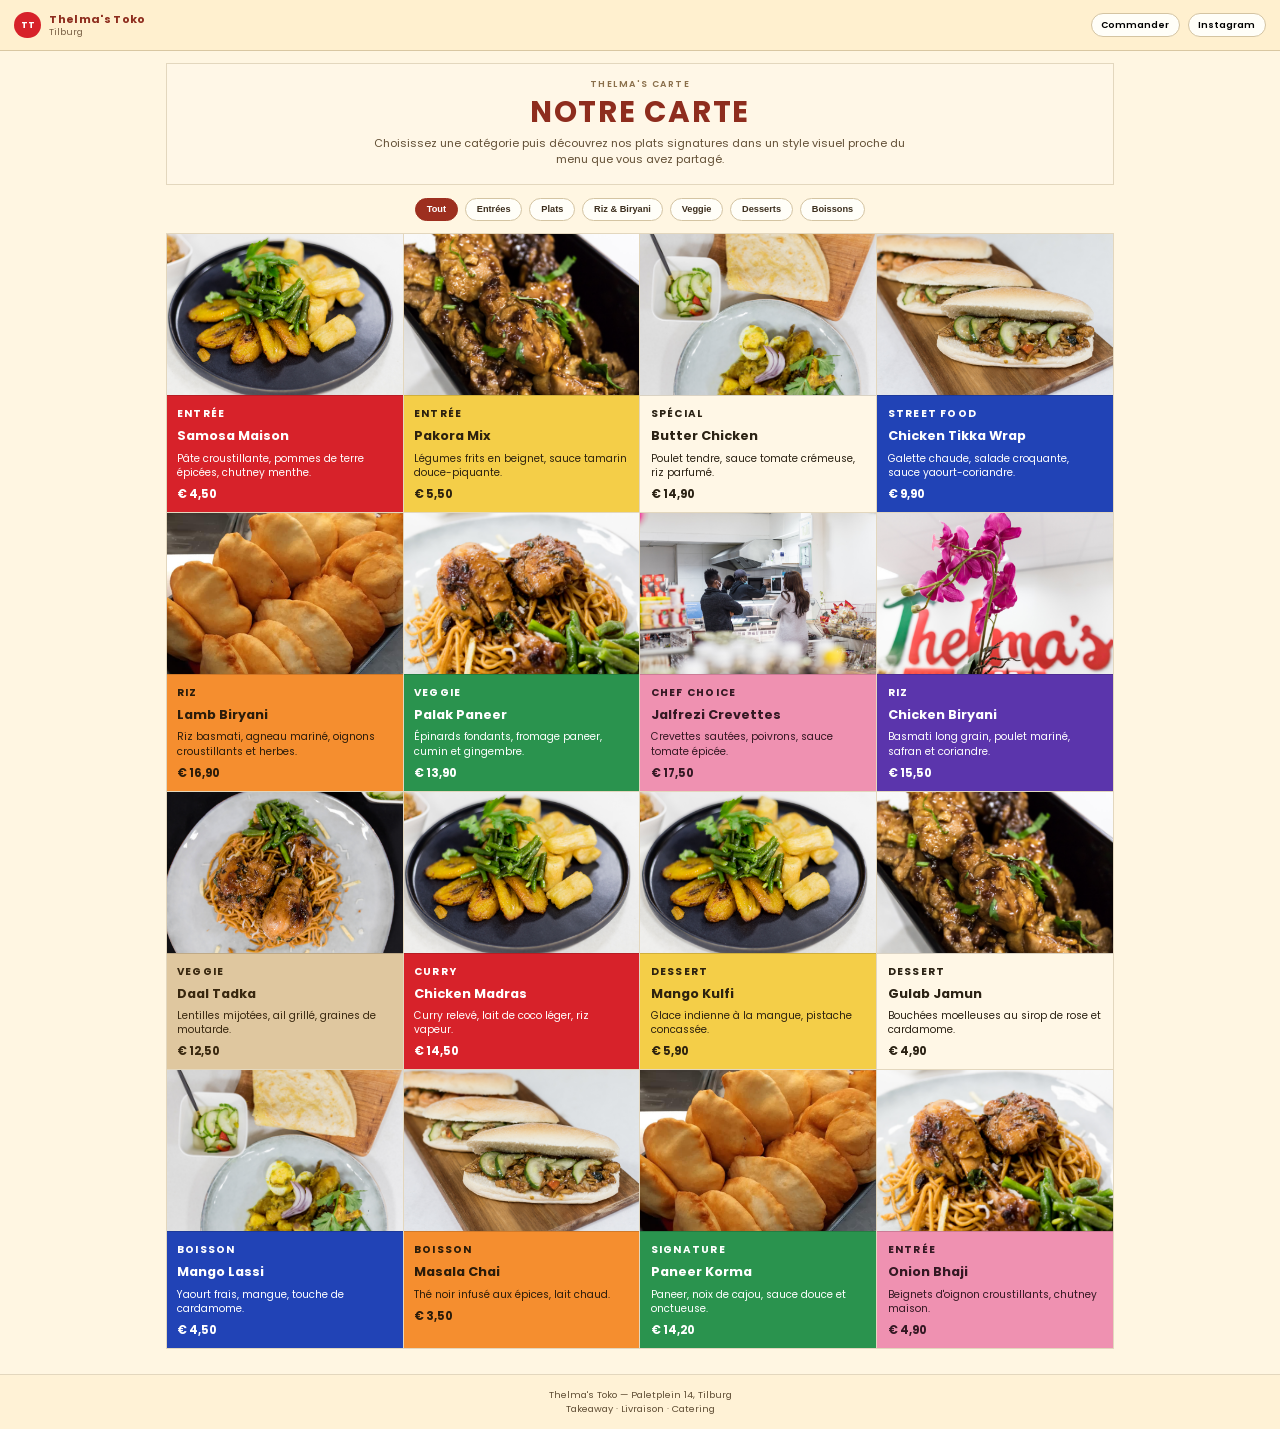
==== commit b531fd9d: "Use real menu photos from the live Thelma's site to make the redesigned menu page visually authentic" ====
--- a/index.html
+++ b/index.html
@@ -44,100 +44,148 @@
 
     <section class="menu-grid" id="menu-grid">
       <article class="menu-card bg-red" data-cat="entrees">
-        <p class="kicker">Entrée</p>
-        <h2>Samosa Maison</h2>
-        <p>Pâte croustillante, pommes de terre épicées, chutney menthe.</p>
-        <span class="price">€ 4,50</span>
+        <img class="menu-photo" src="assets/menu/dish-01.png" alt="Samosa Maison" loading="lazy" />
+        <div class="card-body">
+          <p class="kicker">Entrée</p>
+          <h2>Samosa Maison</h2>
+          <p>Pâte croustillante, pommes de terre épicées, chutney menthe.</p>
+          <span class="price">€ 4,50</span>
+        </div>
       </article>
       <article class="menu-card bg-yellow" data-cat="entrees">
-        <p class="kicker">Entrée</p>
-        <h2>Pakora Mix</h2>
-        <p>Légumes frits en beignet, sauce tamarin douce-piquante.</p>
-        <span class="price">€ 5,50</span>
+        <img class="menu-photo" src="assets/menu/dish-02.png" alt="Pakora Mix" loading="lazy" />
+        <div class="card-body">
+          <p class="kicker">Entrée</p>
+          <h2>Pakora Mix</h2>
+          <p>Légumes frits en beignet, sauce tamarin douce-piquante.</p>
+          <span class="price">€ 5,50</span>
+        </div>
       </article>
       <article class="menu-card bg-cream" data-cat="mains">
-        <p class="kicker">Spécial</p>
-        <h2>Butter Chicken</h2>
-        <p>Poulet tendre, sauce tomate crémeuse, riz parfumé.</p>
-        <span class="price">€ 14,90</span>
+        <img class="menu-photo" src="assets/menu/dish-03.png" alt="Butter Chicken" loading="lazy" />
+        <div class="card-body">
+          <p class="kicker">Spécial</p>
+          <h2>Butter Chicken</h2>
+          <p>Poulet tendre, sauce tomate crémeuse, riz parfumé.</p>
+          <span class="price">€ 14,90</span>
+        </div>
       </article>
       <article class="menu-card bg-blue" data-cat="mains">
-        <p class="kicker">Street Food</p>
-        <h2>Chicken Tikka Wrap</h2>
-        <p>Galette chaude, salade croquante, sauce yaourt-coriandre.</p>
-        <span class="price">€ 9,90</span>
+        <img class="menu-photo" src="assets/menu/dish-04.png" alt="Chicken Tikka Wrap" loading="lazy" />
+        <div class="card-body">
+          <p class="kicker">Street Food</p>
+          <h2>Chicken Tikka Wrap</h2>
+          <p>Galette chaude, salade croquante, sauce yaourt-coriandre.</p>
+          <span class="price">€ 9,90</span>
+        </div>
       </article>
       <article class="menu-card bg-orange" data-cat="rice">
-        <p class="kicker">Riz</p>
-        <h2>Lamb Biryani</h2>
-        <p>Riz basmati, agneau mariné, oignons croustillants et herbes.</p>
-        <span class="price">€ 16,90</span>
+        <img class="menu-photo" src="assets/menu/dish-05.jpg" alt="Lamb Biryani" loading="lazy" />
+        <div class="card-body">
+          <p class="kicker">Riz</p>
+          <h2>Lamb Biryani</h2>
+          <p>Riz basmati, agneau mariné, oignons croustillants et herbes.</p>
+          <span class="price">€ 16,90</span>
+        </div>
       </article>
       <article class="menu-card bg-green" data-cat="veggie">
-        <p class="kicker">Veggie</p>
-        <h2>Palak Paneer</h2>
-        <p>Épinards fondants, fromage paneer, cumin et gingembre.</p>
-        <span class="price">€ 13,90</span>
+        <img class="menu-photo" src="assets/menu/dish-06.png" alt="Palak Paneer" loading="lazy" />
+        <div class="card-body">
+          <p class="kicker">Veggie</p>
+          <h2>Palak Paneer</h2>
+          <p>Épinards fondants, fromage paneer, cumin et gingembre.</p>
+          <span class="price">€ 13,90</span>
+        </div>
       </article>
       <article class="menu-card bg-pink" data-cat="mains">
-        <p class="kicker">Chef Choice</p>
-        <h2>Jalfrezi Crevettes</h2>
-        <p>Crevettes sautées, poivrons, sauce tomate épicée.</p>
-        <span class="price">€ 17,50</span>
+        <img class="menu-photo" src="assets/menu/dish-07.png" alt="Jalfrezi Crevettes" loading="lazy" />
+        <div class="card-body">
+          <p class="kicker">Chef Choice</p>
+          <h2>Jalfrezi Crevettes</h2>
+          <p>Crevettes sautées, poivrons, sauce tomate épicée.</p>
+          <span class="price">€ 17,50</span>
+        </div>
       </article>
       <article class="menu-card bg-purple" data-cat="rice">
-        <p class="kicker">Riz</p>
-        <h2>Chicken Biryani</h2>
-        <p>Basmati long grain, poulet mariné, safran et coriandre.</p>
-        <span class="price">€ 15,50</span>
+        <img class="menu-photo" src="assets/menu/dish-08.png" alt="Chicken Biryani" loading="lazy" />
+        <div class="card-body">
+          <p class="kicker">Riz</p>
+          <h2>Chicken Biryani</h2>
+          <p>Basmati long grain, poulet mariné, safran et coriandre.</p>
+          <span class="price">€ 15,50</span>
+        </div>
       </article>
       <article class="menu-card bg-sand" data-cat="veggie">
-        <p class="kicker">Veggie</p>
-        <h2>Daal Tadka</h2>
-        <p>Lentilles mijotées, ail grillé, graines de moutarde.</p>
-        <span class="price">€ 12,50</span>
+        <img class="menu-photo" src="assets/menu/dish-09.png" alt="Daal Tadka" loading="lazy" />
+        <div class="card-body">
+          <p class="kicker">Veggie</p>
+          <h2>Daal Tadka</h2>
+          <p>Lentilles mijotées, ail grillé, graines de moutarde.</p>
+          <span class="price">€ 12,50</span>
+        </div>
       </article>
       <article class="menu-card bg-red" data-cat="mains">
-        <p class="kicker">Curry</p>
-        <h2>Chicken Madras</h2>
-        <p>Curry relevé, lait de coco léger, riz vapeur.</p>
-        <span class="price">€ 14,50</span>
+        <img class="menu-photo" src="assets/menu/dish-10.png" alt="Chicken Madras" loading="lazy" />
+        <div class="card-body">
+          <p class="kicker">Curry</p>
+          <h2>Chicken Madras</h2>
+          <p>Curry relevé, lait de coco léger, riz vapeur.</p>
+          <span class="price">€ 14,50</span>
+        </div>
       </article>
       <article class="menu-card bg-yellow" data-cat="desserts">
-        <p class="kicker">Dessert</p>
-        <h2>Mango Kulfi</h2>
-        <p>Glace indienne à la mangue, pistache concassée.</p>
-        <span class="price">€ 5,90</span>
+        <img class="menu-photo" src="assets/menu/dish-01.png" alt="Mango Kulfi" loading="lazy" />
+        <div class="card-body">
+          <p class="kicker">Dessert</p>
+          <h2>Mango Kulfi</h2>
+          <p>Glace indienne à la mangue, pistache concassée.</p>
+          <span class="price">€ 5,90</span>
+        </div>
       </article>
       <article class="menu-card bg-cream" data-cat="desserts">
-        <p class="kicker">Dessert</p>
-        <h2>Gulab Jamun</h2>
-        <p>Bouchées moelleuses au sirop de rose et cardamome.</p>
-        <span class="price">€ 4,90</span>
+        <img class="menu-photo" src="assets/menu/dish-02.png" alt="Gulab Jamun" loading="lazy" />
+        <div class="card-body">
+          <p class="kicker">Dessert</p>
+          <h2>Gulab Jamun</h2>
+          <p>Bouchées moelleuses au sirop de rose et cardamome.</p>
+          <span class="price">€ 4,90</span>
+        </div>
       </article>
       <article class="menu-card bg-blue" data-cat="drinks">
-        <p class="kicker">Boisson</p>
-        <h2>Mango Lassi</h2>
-        <p>Yaourt frais, mangue, touche de cardamome.</p>
-        <span class="price">€ 4,50</span>
+        <img class="menu-photo" src="assets/menu/dish-03.png" alt="Mango Lassi" loading="lazy" />
+        <div class="card-body">
+          <p class="kicker">Boisson</p>
+          <h2>Mango Lassi</h2>
+          <p>Yaourt frais, mangue, touche de cardamome.</p>
+          <span class="price">€ 4,50</span>
+        </div>
       </article>
       <article class="menu-card bg-orange" data-cat="drinks">
-        <p class="kicker">Boisson</p>
-        <h2>Masala Chai</h2>
-        <p>Thé noir infusé aux épices, lait chaud.</p>
-        <span class="price">€ 3,50</span>
+        <img class="menu-photo" src="assets/menu/dish-04.png" alt="Masala Chai" loading="lazy" />
+        <div class="card-body">
+          <p class="kicker">Boisson</p>
+          <h2>Masala Chai</h2>
+          <p>Thé noir infusé aux épices, lait chaud.</p>
+          <span class="price">€ 3,50</span>
+        </div>
       </article>
       <article class="menu-card bg-green" data-cat="mains">
-        <p class="kicker">Signature</p>
-        <h2>Paneer Korma</h2>
-        <p>Paneer, noix de cajou, sauce douce et onctueuse.</p>
-        <span class="price">€ 14,20</span>
+        <img class="menu-photo" src="assets/menu/dish-05.jpg" alt="Paneer Korma" loading="lazy" />
+        <div class="card-body">
+          <p class="kicker">Signature</p>
+          <h2>Paneer Korma</h2>
+          <p>Paneer, noix de cajou, sauce douce et onctueuse.</p>
+          <span class="price">€ 14,20</span>
+        </div>
       </article>
       <article class="menu-card bg-pink" data-cat="entrees">
-        <p class="kicker">Entrée</p>
-        <h2>Onion Bhaji</h2>
-        <p>Beignets d'oignon croustillants, chutney maison.</p>
-        <span class="price">€ 4,90</span>
+        <img class="menu-photo" src="assets/menu/dish-06.png" alt="Onion Bhaji" loading="lazy" />
+        <div class="card-body">
+          <p class="kicker">Entrée</p>
+          <h2>Onion Bhaji</h2>
+          <p>Beignets d'oignon croustillants, chutney maison.</p>
+          <span class="price">€ 4,90</span>
+        </div>
       </article>
     </section>
   </main>
--- a/styles.css
+++ b/styles.css
@@ -218,13 +218,12 @@
 
 .menu-card {
   min-height: 13rem;
-  padding: 1rem 0.85rem 0.9rem;
+  padding: 0;
   border-right: 1px solid var(--line);
   border-bottom: 1px solid var(--line);
   display: flex;
   flex-direction: column;
   justify-content: space-between;
-  gap: 0.65rem;
   transition: transform 0.2s ease, filter 0.2s ease;
 }
 
@@ -235,6 +234,21 @@
 
 .menu-card.hidden {
   display: none;
+}
+
+.menu-photo {
+  width: 100%;
+  aspect-ratio: 16 / 11;
+  object-fit: cover;
+  border-bottom: 1px solid rgba(0, 0, 0, 0.15);
+}
+
+.card-body {
+  padding: 0.85rem 0.8rem 0.9rem;
+  display: flex;
+  flex-direction: column;
+  gap: 0.6rem;
+  flex: 1;
 }
 
 .kicker {
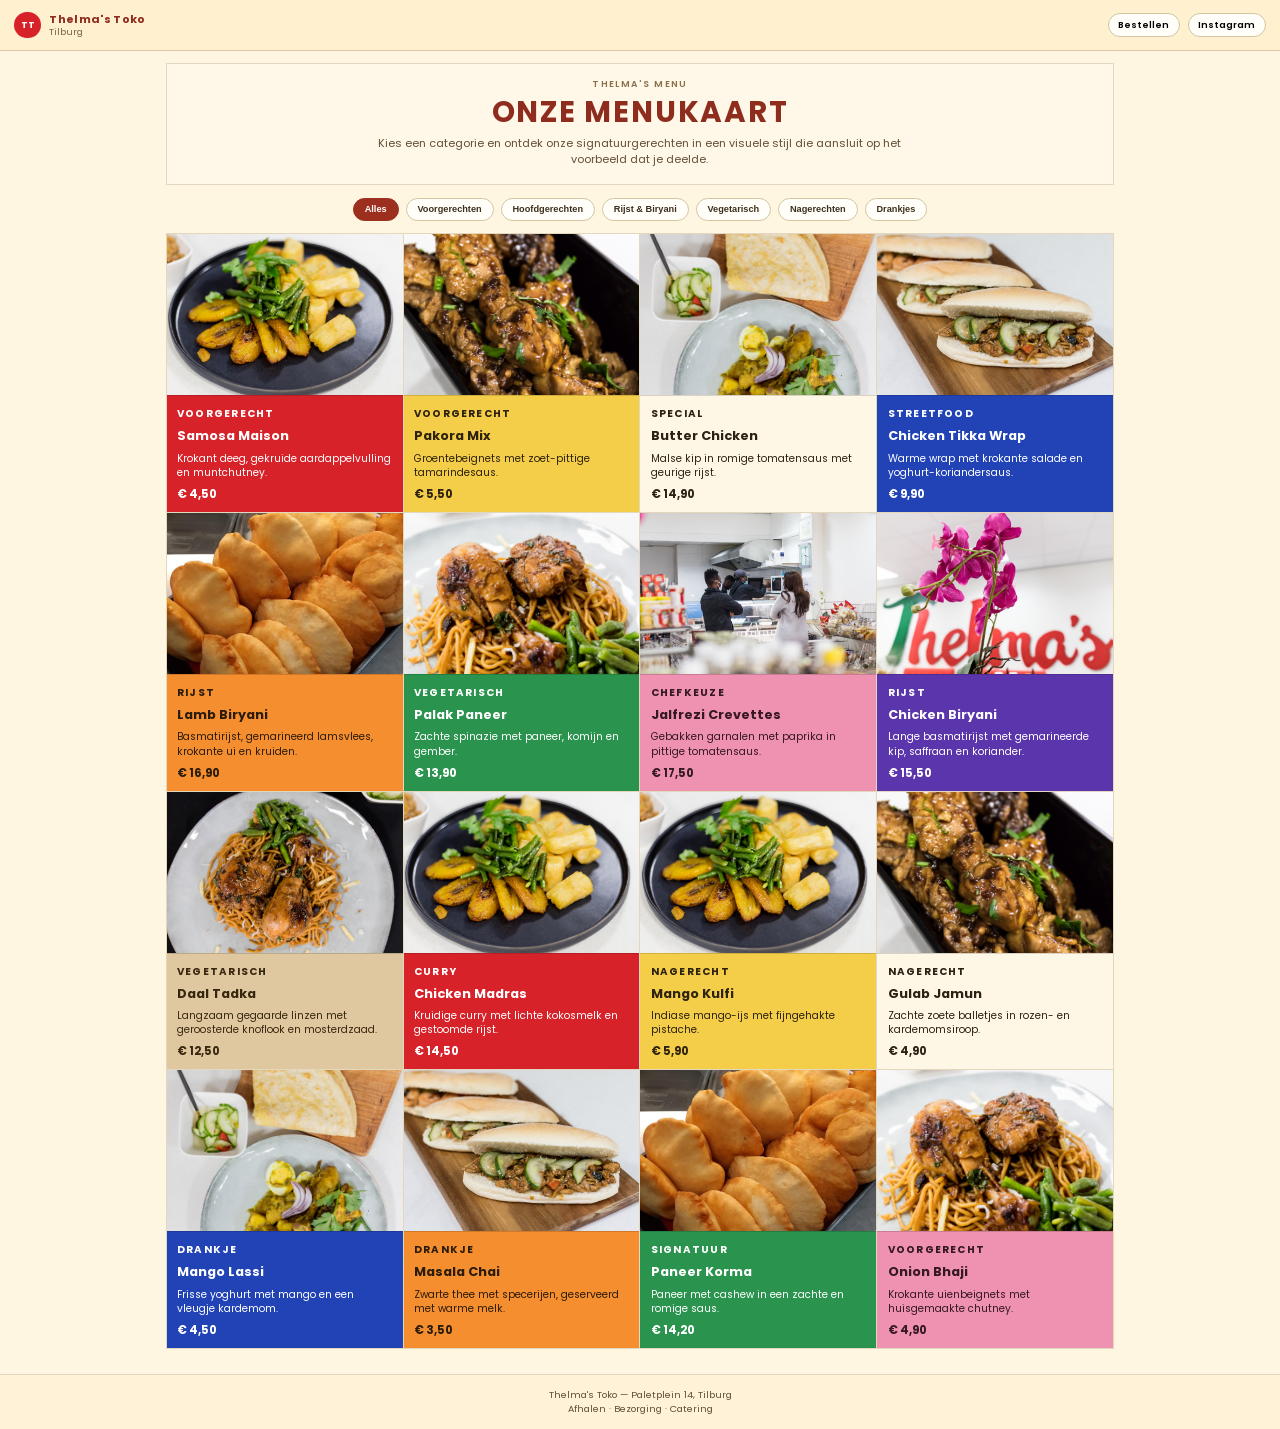
==== commit d1bf44c9: "Vertaal de volledige menu-ervaring naar het Nederlands zodat de site beter aansluit bij lokale bezoe" ====
--- a/index.html
+++ b/index.html
@@ -1,10 +1,10 @@
 <!DOCTYPE html>
-<html lang="fr">
+<html lang="nl">
 <head>
   <meta charset="UTF-8" />
   <meta name="viewport" content="width=device-width, initial-scale=1.0" />
-  <title>Thelma's Toko | Notre Carte</title>
-  <meta name="description" content="Menu style carte pour Thelma's Toko: entrées, bowls, currys, biryanis, street food et desserts." />
+  <title>Thelma's Toko | Onze Menukaart</title>
+  <meta name="description" content="Menukaart van Thelma's Toko: voorgerechten, hoofdgerechten, biryani, vegetarische gerechten, desserts en drankjes." />
   <link rel="preconnect" href="https://fonts.googleapis.com" />
   <link rel="preconnect" href="https://fonts.gstatic.com" crossorigin />
   <link href="https://fonts.googleapis.com/css2?family=Poppins:wght@400;500;600;700;800&display=swap" rel="stylesheet" />
@@ -20,107 +20,107 @@
       </div>
     </div>
     <nav class="quick-links">
-      <a href="https://www.thuisbezorgd.nl/en/menu/thelmas" target="_blank" rel="noopener noreferrer">Commander</a>
+      <a href="https://www.thuisbezorgd.nl/en/menu/thelmas" target="_blank" rel="noopener noreferrer">Bestellen</a>
       <a href="https://www.instagram.com/thelmas.toko/" target="_blank" rel="noopener noreferrer">Instagram</a>
     </nav>
   </header>
 
   <main class="menu-page">
     <section class="menu-hero">
-      <p class="eyebrow">THELMA'S CARTE</p>
-      <h1>NOTRE CARTE</h1>
-      <p class="hero-copy">Choisissez une catégorie puis découvrez nos plats signatures dans un style visuel proche du menu que vous avez partagé.</p>
+      <p class="eyebrow">THELMA'S MENU</p>
+      <h1>ONZE MENUKAART</h1>
+      <p class="hero-copy">Kies een categorie en ontdek onze signatuurgerechten in een visuele stijl die aansluit op het voorbeeld dat je deelde.</p>
     </section>
 
-    <section class="filters" aria-label="Filtrer la carte">
-      <button class="chip active" data-filter="all">Tout</button>
-      <button class="chip" data-filter="entrees">Entrées</button>
-      <button class="chip" data-filter="mains">Plats</button>
-      <button class="chip" data-filter="rice">Riz & Biryani</button>
-      <button class="chip" data-filter="veggie">Veggie</button>
-      <button class="chip" data-filter="desserts">Desserts</button>
-      <button class="chip" data-filter="drinks">Boissons</button>
+    <section class="filters" aria-label="Filter de menukaart">
+      <button class="chip active" data-filter="all">Alles</button>
+      <button class="chip" data-filter="entrees">Voorgerechten</button>
+      <button class="chip" data-filter="mains">Hoofdgerechten</button>
+      <button class="chip" data-filter="rice">Rijst & Biryani</button>
+      <button class="chip" data-filter="veggie">Vegetarisch</button>
+      <button class="chip" data-filter="desserts">Nagerechten</button>
+      <button class="chip" data-filter="drinks">Drankjes</button>
     </section>
 
     <section class="menu-grid" id="menu-grid">
       <article class="menu-card bg-red" data-cat="entrees">
         <img class="menu-photo" src="assets/menu/dish-01.png" alt="Samosa Maison" loading="lazy" />
         <div class="card-body">
-          <p class="kicker">Entrée</p>
+          <p class="kicker">Voorgerecht</p>
           <h2>Samosa Maison</h2>
-          <p>Pâte croustillante, pommes de terre épicées, chutney menthe.</p>
+          <p>Krokant deeg, gekruide aardappelvulling en muntchutney.</p>
           <span class="price">€ 4,50</span>
         </div>
       </article>
       <article class="menu-card bg-yellow" data-cat="entrees">
         <img class="menu-photo" src="assets/menu/dish-02.png" alt="Pakora Mix" loading="lazy" />
         <div class="card-body">
-          <p class="kicker">Entrée</p>
+          <p class="kicker">Voorgerecht</p>
           <h2>Pakora Mix</h2>
-          <p>Légumes frits en beignet, sauce tamarin douce-piquante.</p>
+          <p>Groentebeignets met zoet-pittige tamarindesaus.</p>
           <span class="price">€ 5,50</span>
         </div>
       </article>
       <article class="menu-card bg-cream" data-cat="mains">
         <img class="menu-photo" src="assets/menu/dish-03.png" alt="Butter Chicken" loading="lazy" />
         <div class="card-body">
-          <p class="kicker">Spécial</p>
+          <p class="kicker">Special</p>
           <h2>Butter Chicken</h2>
-          <p>Poulet tendre, sauce tomate crémeuse, riz parfumé.</p>
+          <p>Malse kip in romige tomatensaus met geurige rijst.</p>
           <span class="price">€ 14,90</span>
         </div>
       </article>
       <article class="menu-card bg-blue" data-cat="mains">
         <img class="menu-photo" src="assets/menu/dish-04.png" alt="Chicken Tikka Wrap" loading="lazy" />
         <div class="card-body">
-          <p class="kicker">Street Food</p>
+          <p class="kicker">Streetfood</p>
           <h2>Chicken Tikka Wrap</h2>
-          <p>Galette chaude, salade croquante, sauce yaourt-coriandre.</p>
+          <p>Warme wrap met krokante salade en yoghurt-koriandersaus.</p>
           <span class="price">€ 9,90</span>
         </div>
       </article>
       <article class="menu-card bg-orange" data-cat="rice">
         <img class="menu-photo" src="assets/menu/dish-05.jpg" alt="Lamb Biryani" loading="lazy" />
         <div class="card-body">
-          <p class="kicker">Riz</p>
+          <p class="kicker">Rijst</p>
           <h2>Lamb Biryani</h2>
-          <p>Riz basmati, agneau mariné, oignons croustillants et herbes.</p>
+          <p>Basmatirijst, gemarineerd lamsvlees, krokante ui en kruiden.</p>
           <span class="price">€ 16,90</span>
         </div>
       </article>
       <article class="menu-card bg-green" data-cat="veggie">
         <img class="menu-photo" src="assets/menu/dish-06.png" alt="Palak Paneer" loading="lazy" />
         <div class="card-body">
-          <p class="kicker">Veggie</p>
+          <p class="kicker">Vegetarisch</p>
           <h2>Palak Paneer</h2>
-          <p>Épinards fondants, fromage paneer, cumin et gingembre.</p>
+          <p>Zachte spinazie met paneer, komijn en gember.</p>
           <span class="price">€ 13,90</span>
         </div>
       </article>
       <article class="menu-card bg-pink" data-cat="mains">
         <img class="menu-photo" src="assets/menu/dish-07.png" alt="Jalfrezi Crevettes" loading="lazy" />
         <div class="card-body">
-          <p class="kicker">Chef Choice</p>
+          <p class="kicker">Chefkeuze</p>
           <h2>Jalfrezi Crevettes</h2>
-          <p>Crevettes sautées, poivrons, sauce tomate épicée.</p>
+          <p>Gebakken garnalen met paprika in pittige tomatensaus.</p>
           <span class="price">€ 17,50</span>
         </div>
       </article>
       <article class="menu-card bg-purple" data-cat="rice">
         <img class="menu-photo" src="assets/menu/dish-08.png" alt="Chicken Biryani" loading="lazy" />
         <div class="card-body">
-          <p class="kicker">Riz</p>
+          <p class="kicker">Rijst</p>
           <h2>Chicken Biryani</h2>
-          <p>Basmati long grain, poulet mariné, safran et coriandre.</p>
+          <p>Lange basmatirijst met gemarineerde kip, saffraan en koriander.</p>
           <span class="price">€ 15,50</span>
         </div>
       </article>
       <article class="menu-card bg-sand" data-cat="veggie">
         <img class="menu-photo" src="assets/menu/dish-09.png" alt="Daal Tadka" loading="lazy" />
         <div class="card-body">
-          <p class="kicker">Veggie</p>
+          <p class="kicker">Vegetarisch</p>
           <h2>Daal Tadka</h2>
-          <p>Lentilles mijotées, ail grillé, graines de moutarde.</p>
+          <p>Langzaam gegaarde linzen met geroosterde knoflook en mosterdzaad.</p>
           <span class="price">€ 12,50</span>
         </div>
       </article>
@@ -129,61 +129,61 @@
         <div class="card-body">
           <p class="kicker">Curry</p>
           <h2>Chicken Madras</h2>
-          <p>Curry relevé, lait de coco léger, riz vapeur.</p>
+          <p>Kruidige curry met lichte kokosmelk en gestoomde rijst.</p>
           <span class="price">€ 14,50</span>
         </div>
       </article>
       <article class="menu-card bg-yellow" data-cat="desserts">
         <img class="menu-photo" src="assets/menu/dish-01.png" alt="Mango Kulfi" loading="lazy" />
         <div class="card-body">
-          <p class="kicker">Dessert</p>
+          <p class="kicker">Nagerecht</p>
           <h2>Mango Kulfi</h2>
-          <p>Glace indienne à la mangue, pistache concassée.</p>
+          <p>Indiase mango-ijs met fijngehakte pistache.</p>
           <span class="price">€ 5,90</span>
         </div>
       </article>
       <article class="menu-card bg-cream" data-cat="desserts">
         <img class="menu-photo" src="assets/menu/dish-02.png" alt="Gulab Jamun" loading="lazy" />
         <div class="card-body">
-          <p class="kicker">Dessert</p>
+          <p class="kicker">Nagerecht</p>
           <h2>Gulab Jamun</h2>
-          <p>Bouchées moelleuses au sirop de rose et cardamome.</p>
+          <p>Zachte zoete balletjes in rozen- en kardemomsiroop.</p>
           <span class="price">€ 4,90</span>
         </div>
       </article>
       <article class="menu-card bg-blue" data-cat="drinks">
         <img class="menu-photo" src="assets/menu/dish-03.png" alt="Mango Lassi" loading="lazy" />
         <div class="card-body">
-          <p class="kicker">Boisson</p>
+          <p class="kicker">Drankje</p>
           <h2>Mango Lassi</h2>
-          <p>Yaourt frais, mangue, touche de cardamome.</p>
+          <p>Frisse yoghurt met mango en een vleugje kardemom.</p>
           <span class="price">€ 4,50</span>
         </div>
       </article>
       <article class="menu-card bg-orange" data-cat="drinks">
         <img class="menu-photo" src="assets/menu/dish-04.png" alt="Masala Chai" loading="lazy" />
         <div class="card-body">
-          <p class="kicker">Boisson</p>
+          <p class="kicker">Drankje</p>
           <h2>Masala Chai</h2>
-          <p>Thé noir infusé aux épices, lait chaud.</p>
+          <p>Zwarte thee met specerijen, geserveerd met warme melk.</p>
           <span class="price">€ 3,50</span>
         </div>
       </article>
       <article class="menu-card bg-green" data-cat="mains">
         <img class="menu-photo" src="assets/menu/dish-05.jpg" alt="Paneer Korma" loading="lazy" />
         <div class="card-body">
-          <p class="kicker">Signature</p>
+          <p class="kicker">Signatuur</p>
           <h2>Paneer Korma</h2>
-          <p>Paneer, noix de cajou, sauce douce et onctueuse.</p>
+          <p>Paneer met cashew in een zachte en romige saus.</p>
           <span class="price">€ 14,20</span>
         </div>
       </article>
       <article class="menu-card bg-pink" data-cat="entrees">
         <img class="menu-photo" src="assets/menu/dish-06.png" alt="Onion Bhaji" loading="lazy" />
         <div class="card-body">
-          <p class="kicker">Entrée</p>
+          <p class="kicker">Voorgerecht</p>
           <h2>Onion Bhaji</h2>
-          <p>Beignets d'oignon croustillants, chutney maison.</p>
+          <p>Krokante uienbeignets met huisgemaakte chutney.</p>
           <span class="price">€ 4,90</span>
         </div>
       </article>
@@ -192,7 +192,7 @@
 
   <footer class="footer">
     <p>Thelma's Toko — Paletplein 14, Tilburg</p>
-    <p>Takeaway · Livraison · Catering</p>
+    <p>Afhalen · Bezorging · Catering</p>
   </footer>
 
   <script>
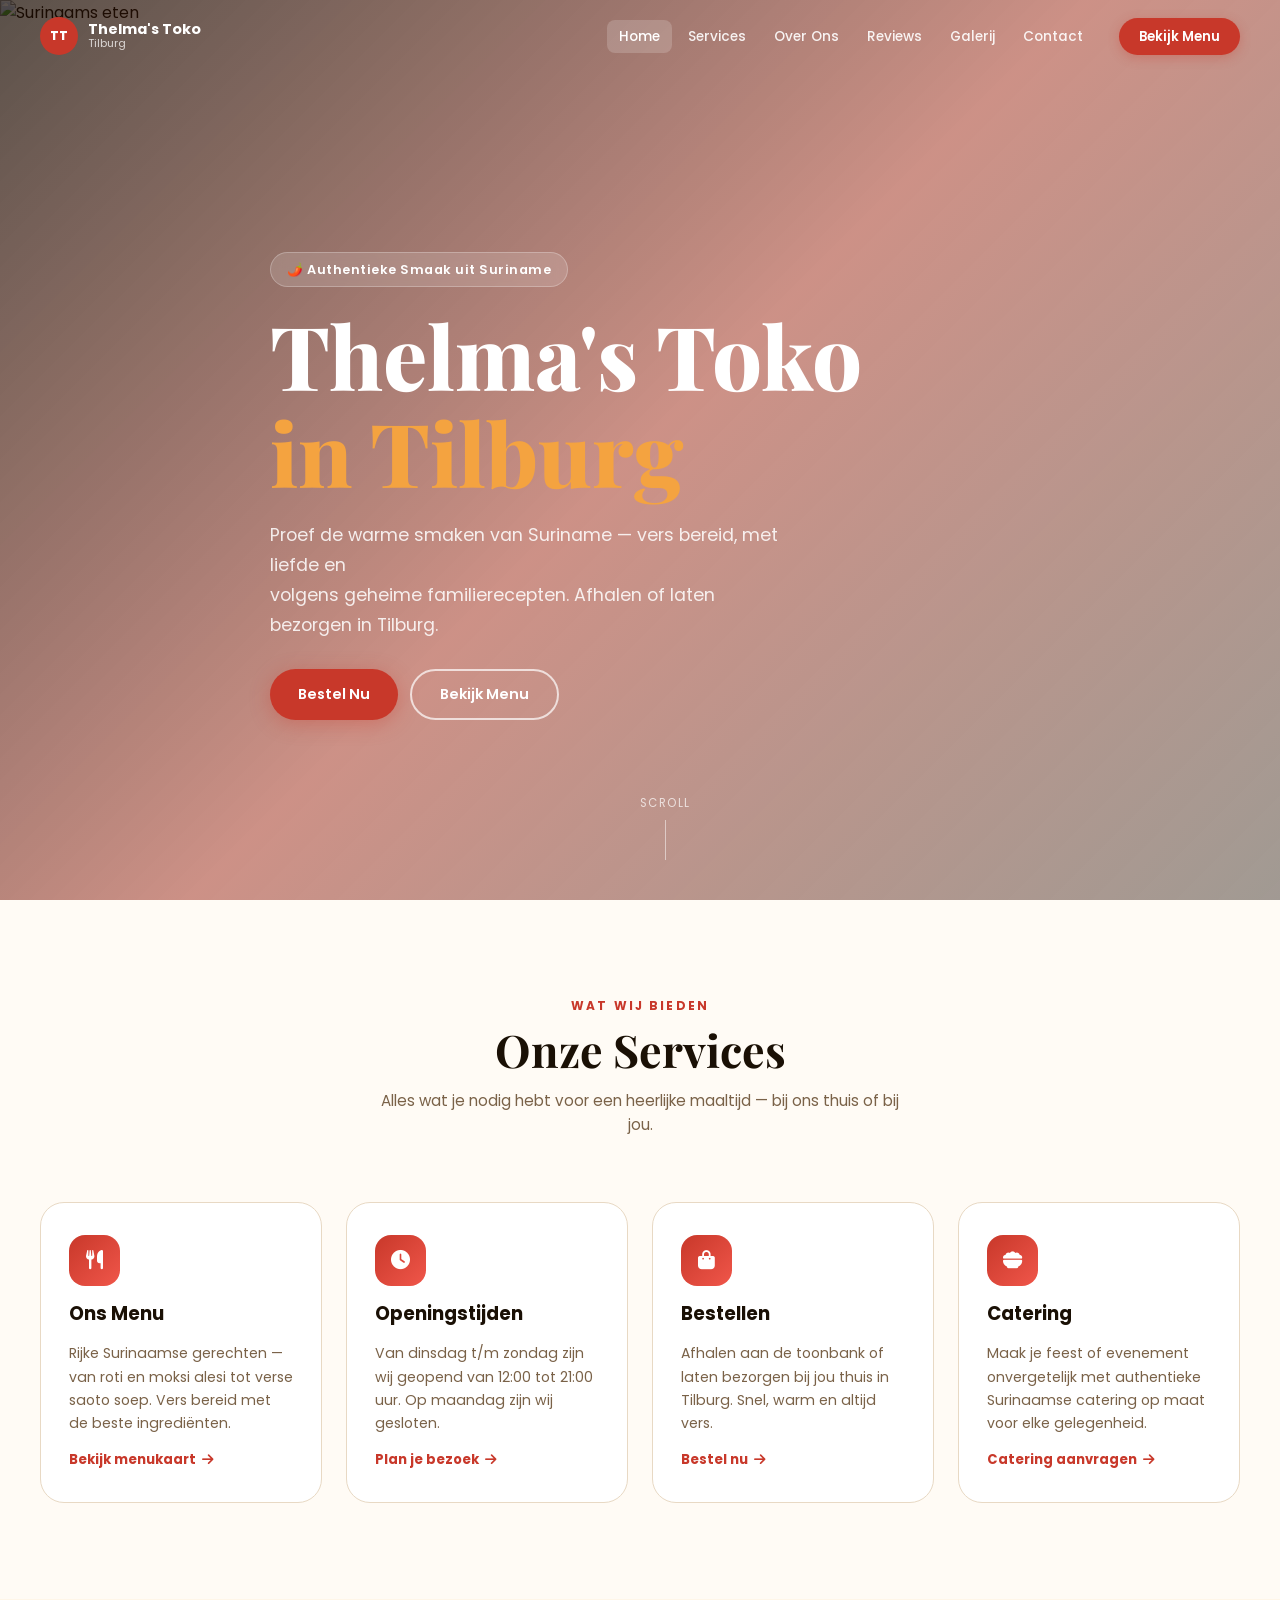
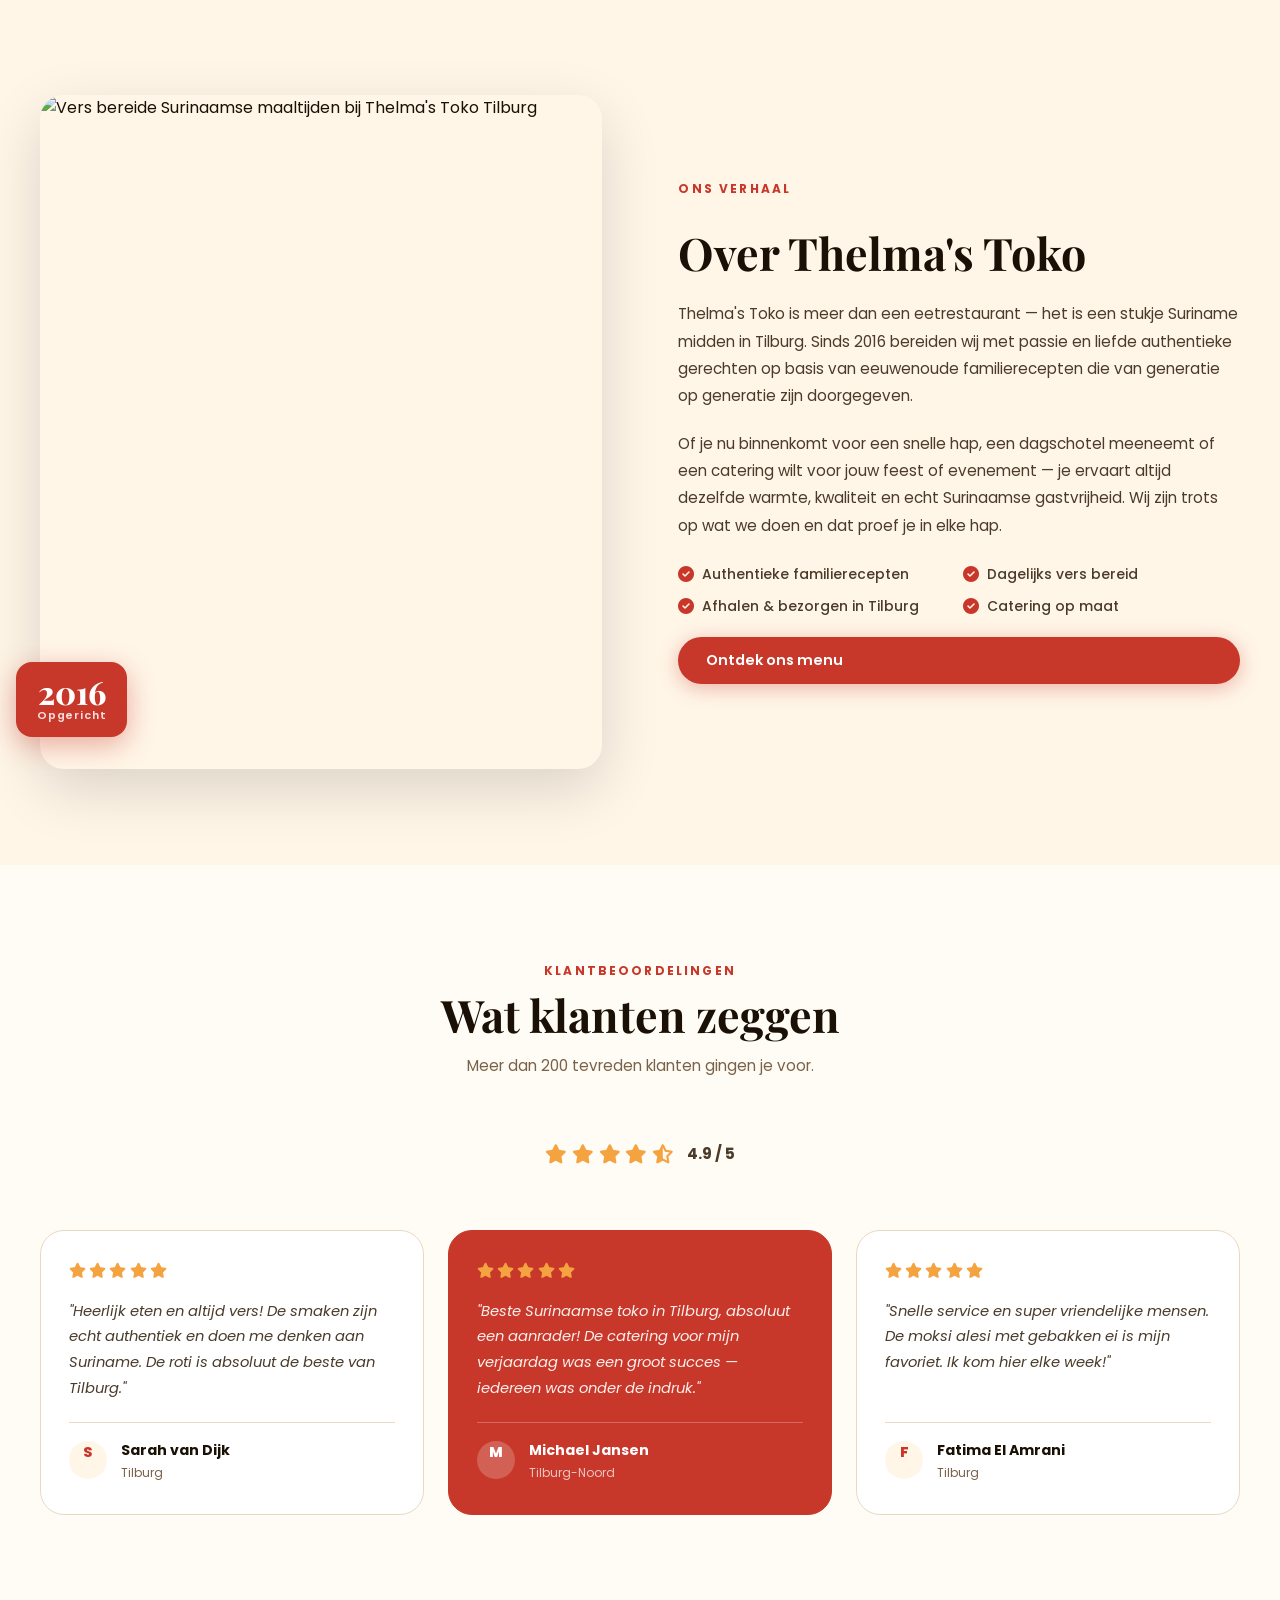
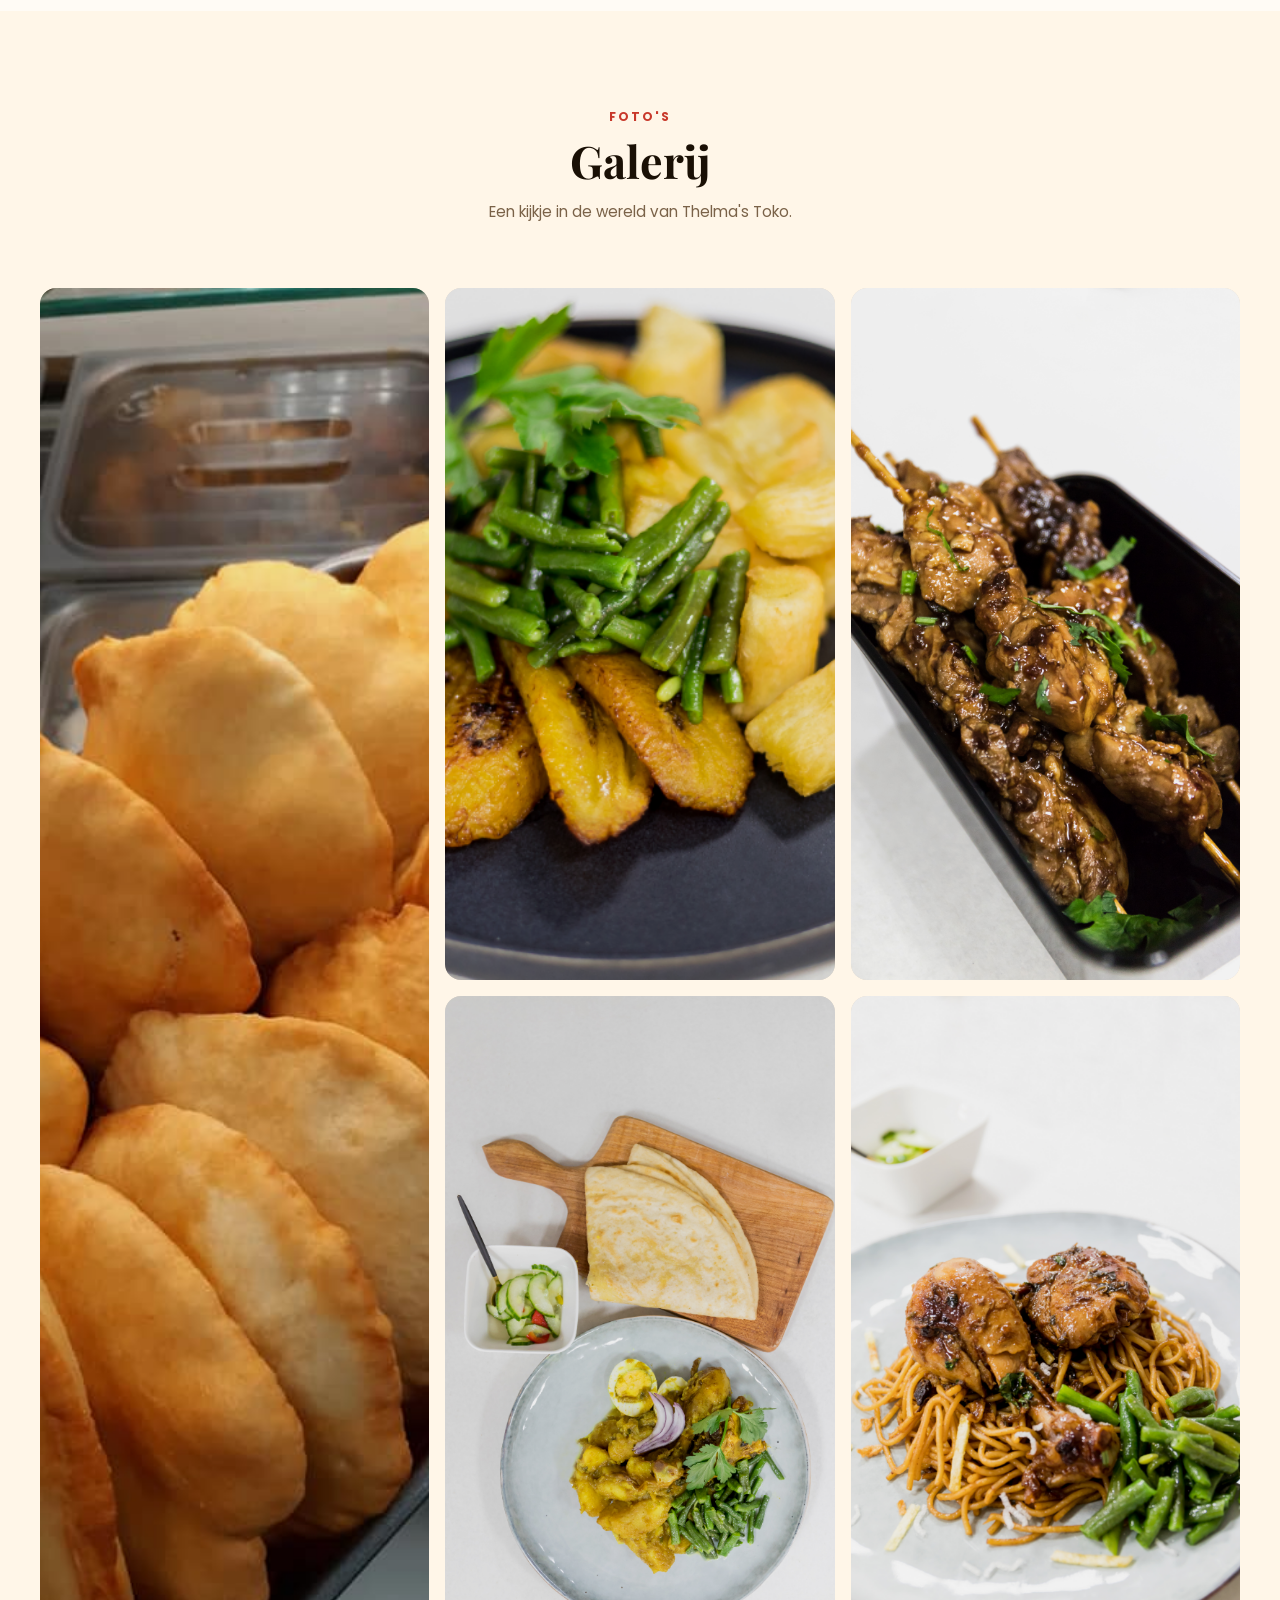
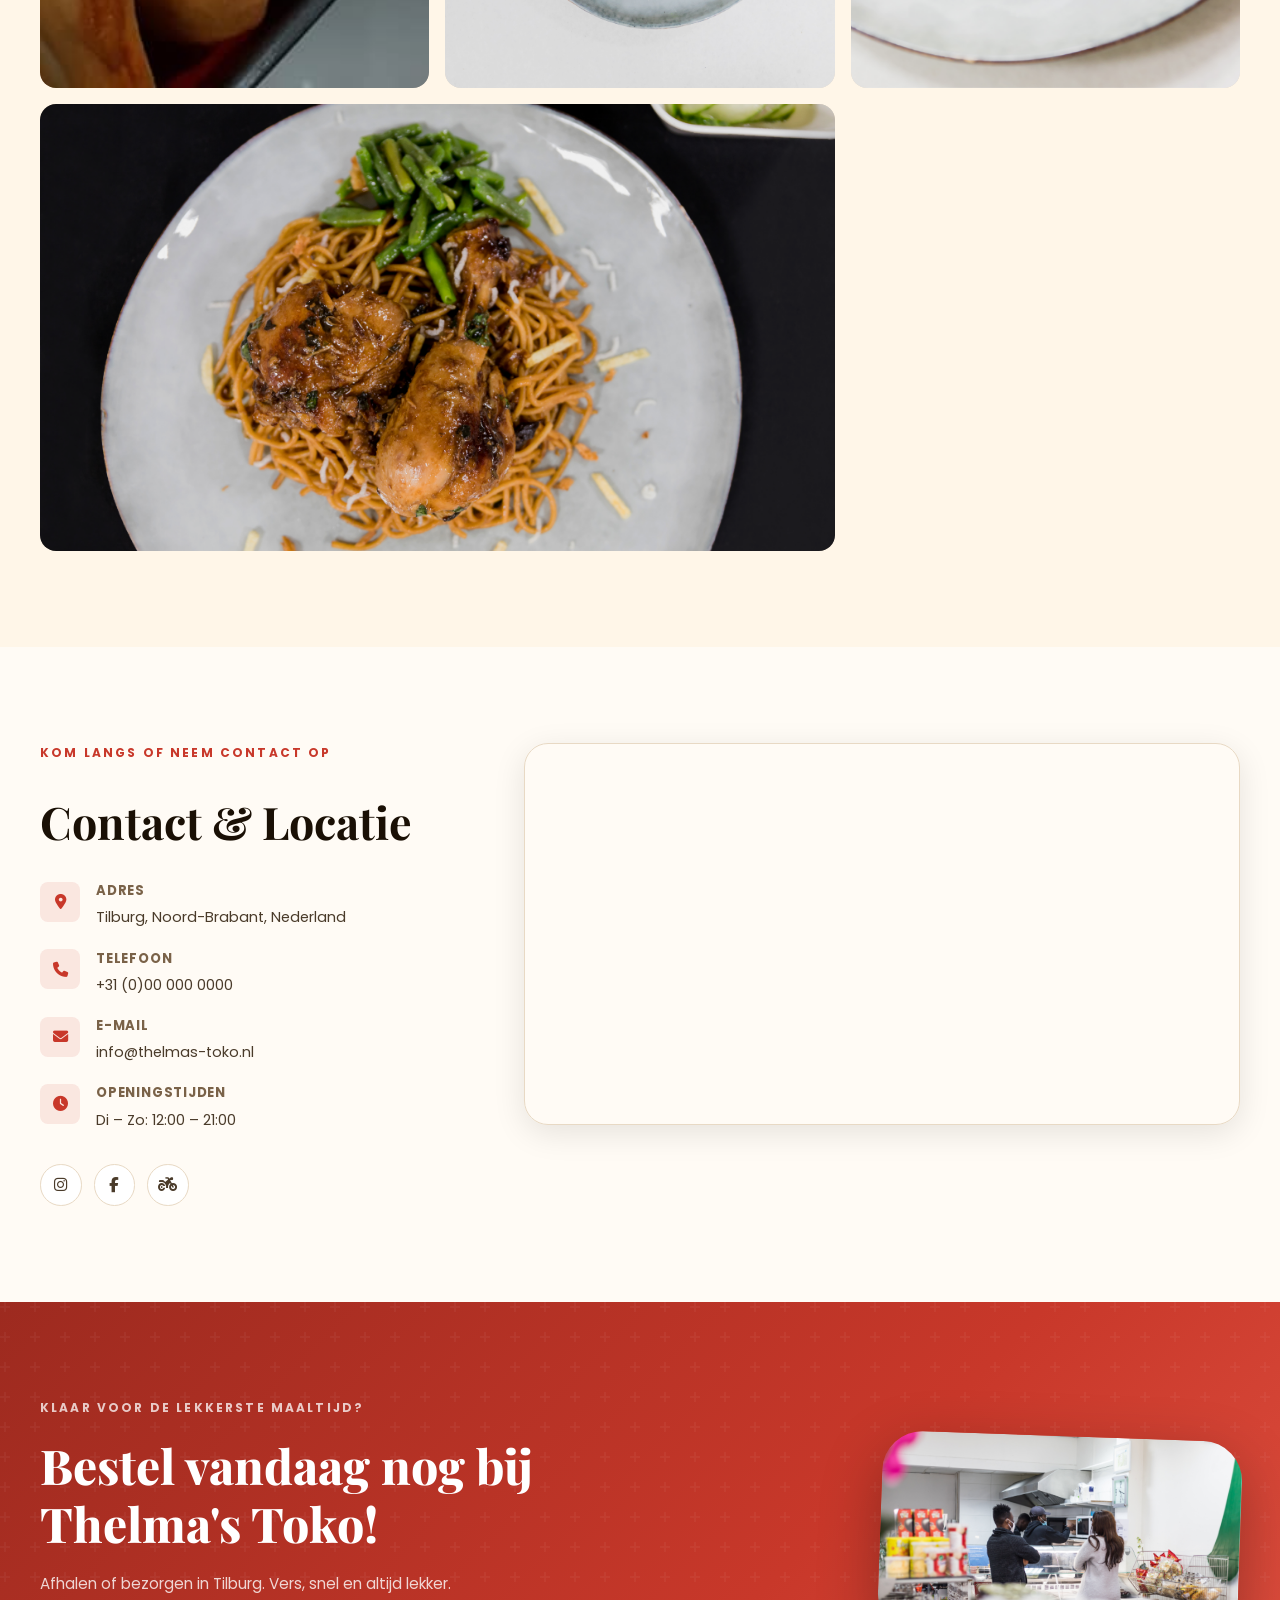
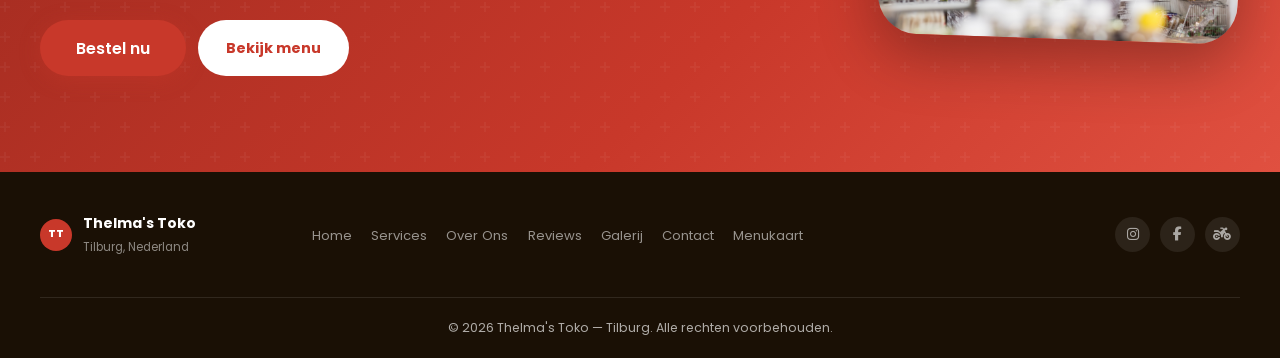
==== commit c849becb: "feat: Toevoegen bestellen pagina en nieuwe styling voor de website" ====
--- a/index.html
+++ b/index.html
@@ -3,214 +3,481 @@
 <head>
   <meta charset="UTF-8" />
   <meta name="viewport" content="width=device-width, initial-scale=1.0" />
-  <title>Thelma's Toko | Onze Menukaart</title>
-  <meta name="description" content="Menukaart van Thelma's Toko: voorgerechten, hoofdgerechten, biryani, vegetarische gerechten, desserts en drankjes." />
+
+  <!-- SEO -->
+  <title>Thelma's Toko Tilburg | Authentieke Surinaamse Keuken & Eet-restaurant</title>
+  <meta name="description" content="Thelma's Toko in Tilburg is dé plek voor authentieke Surinaamse gerechten. Vers bereid, afhalen of bezorgen. Ontdek ons menu, openingstijden en bestel online." />
+  <meta name="keywords" content="Thelma's Toko, Surinaamse toko, eten Tilburg, Surinaams restaurant Tilburg, afhalen Tilburg, catering Tilburg, Surinaams eten" />
+  <meta name="author" content="Thelma's Toko" />
+  <link rel="canonical" href="https://www.thelmas-toko.nl/" />
+
+  <!-- Open Graph -->
+  <meta property="og:type" content="restaurant" />
+  <meta property="og:title" content="Thelma's Toko Tilburg | Authentieke Surinaamse Keuken" />
+  <meta property="og:description" content="Proef de rijke smaken van Suriname bij Thelma's Toko in Tilburg. Vers bereid, met liefde gemaakt." />
+  <meta property="og:image" content="https://images.unsplash.com/photo-1567620905732-2d1ec7ab7445?w=1200&h=630&fit=crop" />
+  <meta property="og:url" content="https://www.thelmas-toko.nl/" />
+  <meta property="og:locale" content="nl_NL" />
+
+  <!-- JSON-LD Structured Data (Local SEO) -->
+  <script type="application/ld+json">
+  {
+    "@context": "https://schema.org",
+    "@type": "Restaurant",
+    "name": "Thelma's Toko",
+    "image": "https://images.unsplash.com/photo-1567620905732-2d1ec7ab7445?w=1200",
+    "address": {
+      "@type": "PostalAddress",
+      "addressLocality": "Tilburg",
+      "addressCountry": "NL"
+    },
+    "servesCuisine": "Surinaams",
+    "priceRange": "€€",
+    "openingHours": "Tu-Su 12:00-21:00"
+  }
+  </script>
+
+  <!-- Fonts -->
   <link rel="preconnect" href="https://fonts.googleapis.com" />
   <link rel="preconnect" href="https://fonts.gstatic.com" crossorigin />
-  <link href="https://fonts.googleapis.com/css2?family=Poppins:wght@400;500;600;700;800&display=swap" rel="stylesheet" />
-  <link rel="stylesheet" href="styles.css" />
+  <link href="https://fonts.googleapis.com/css2?family=Poppins:wght@300;400;500;600;700;800;900&family=Playfair+Display:wght@700;800&display=swap" rel="stylesheet" />
+
+  <!-- Icons -->
+  <link rel="stylesheet" href="https://cdnjs.cloudflare.com/ajax/libs/font-awesome/6.5.0/css/all.min.css" />
+
+  <link rel="stylesheet" href="style.css" />
 </head>
 <body>
-  <header class="topbar">
-    <div class="brand">
-      <span class="brand-mark">TT</span>
+
+<!-- ============================================================
+     NAVBAR
+============================================================ -->
+<header class="navbar" id="navbar" role="banner">
+  <a href="#home" class="nav-logo" aria-label="Thelma's Toko homepage">
+    <span class="logo-mark">TT</span>
+    <div class="logo-text">
+      <span class="logo-name">Thelma's Toko</span>
+      <span class="logo-city">Tilburg</span>
+    </div>
+  </a>
+
+  <nav class="nav-menu" role="navigation" aria-label="Hoofdnavigatie">
+    <ul class="nav-links" id="nav-links">
+      <li><a href="#home"     class="nav-link" id="nav-home">Home</a></li>
+      <li><a href="#services" class="nav-link" id="nav-services">Services</a></li>
+      <li><a href="#about"    class="nav-link" id="nav-about">Over Ons</a></li>
+      <li><a href="#reviews"  class="nav-link" id="nav-reviews">Reviews</a></li>
+      <li><a href="#gallery"  class="nav-link" id="nav-gallery">Galerij</a></li>
+      <li><a href="#contact"  class="nav-link" id="nav-contact">Contact</a></li>
+    </ul>
+    <a href="menu.html" class="btn btn-nav" id="btn-menu-nav">Bekijk Menu</a>
+
+    <button class="hamburger" id="hamburger" aria-label="Menu openen" aria-expanded="false" aria-controls="nav-links">
+      <span></span><span></span><span></span>
+    </button>
+  </nav>
+</header>
+
+<!-- Mobile nav overlay -->
+<div class="nav-overlay" id="nav-overlay" aria-hidden="true"></div>
+
+<!-- ============================================================
+     HERO SECTION
+============================================================ -->
+<section id="home" class="hero" aria-labelledby="hero-heading">
+  <div class="hero-bg-img" aria-hidden="true">
+    <img
+      src="https://images.unsplash.com/photo-1567620905732-2d1ec7ab7445?w=1600&h=900&fit=crop&auto=format"
+      alt="Surinaams eten"
+      loading="eager"
+    />
+    <div class="hero-overlay"></div>
+  </div>
+
+  <div class="hero-content container">
+    <p class="hero-eyebrow animate-fade-up" aria-label="Welkom badge">🌶️ Authentieke Smaak uit Suriname</p>
+    <h1 id="hero-heading" class="hero-title animate-fade-up delay-1">
+      Thelma's Toko<br /><span class="hero-title-accent">in Tilburg</span>
+    </h1>
+    <p class="hero-desc animate-fade-up delay-2">
+      Proef de warme smaken van Suriname — vers bereid, met liefde en<br class="br-desktop" />
+      volgens geheime familierecepten. Afhalen of laten bezorgen in Tilburg.
+    </p>
+    <div class="hero-cta animate-fade-up delay-3">
+      <a href="#contact"  class="btn btn-primary" id="btn-bestellen">Bestel Nu</a>
+      <a href="menu.html" class="btn btn-outline" id="btn-menu-hero">Bekijk Menu</a>
+    </div>
+  </div>
+
+  <div class="hero-scroll-hint animate-fade-up delay-4" aria-hidden="true">
+    <span>Scroll</span>
+    <div class="scroll-line"></div>
+  </div>
+</section>
+
+<!-- ============================================================
+     SERVICES SECTION
+============================================================ -->
+<section id="services" class="services" aria-labelledby="services-heading">
+  <div class="container">
+    <div class="section-header">
+      <p class="section-eyebrow">Wat wij bieden</p>
+      <h2 id="services-heading" class="section-title">Onze Services</h2>
+      <p class="section-desc">Alles wat je nodig hebt voor een heerlijke maaltijd — bij ons thuis of bij jou.</p>
+    </div>
+
+    <div class="services-grid">
+
+      <article class="service-card" id="service-menu">
+        <div class="service-icon" aria-hidden="true">
+          <i class="fa-solid fa-utensils"></i>
+        </div>
+        <h3>Ons Menu</h3>
+        <p>Rijke Surinaamse gerechten — van roti en moksi alesi tot verse saoto soep. Vers bereid met de beste ingrediënten.</p>
+        <a href="menu.html" class="service-link">Bekijk menukaart <i class="fa-solid fa-arrow-right"></i></a>
+      </article>
+
+      <article class="service-card" id="service-hours">
+        <div class="service-icon" aria-hidden="true">
+          <i class="fa-solid fa-clock"></i>
+        </div>
+        <h3>Openingstijden</h3>
+        <p>Van dinsdag t/m zondag zijn wij geopend van 12:00 tot 21:00 uur. Op maandag zijn wij gesloten.</p>
+        <a href="#contact" class="service-link">Plan je bezoek <i class="fa-solid fa-arrow-right"></i></a>
+      </article>
+
+      <article class="service-card" id="service-order">
+        <div class="service-icon" aria-hidden="true">
+          <i class="fa-solid fa-bag-shopping"></i>
+        </div>
+        <h3>Bestellen</h3>
+        <p>Afhalen aan de toonbank of laten bezorgen bij jou thuis in Tilburg. Snel, warm en altijd vers.</p>
+        <a href="#contact" class="service-link">Bestel nu <i class="fa-solid fa-arrow-right"></i></a>
+      </article>
+
+      <article class="service-card" id="service-catering">
+        <div class="service-icon" aria-hidden="true">
+          <i class="fa-solid fa-bowl-food"></i>
+        </div>
+        <h3>Catering</h3>
+        <p>Maak je feest of evenement onvergetelijk met authentieke Surinaamse catering op maat voor elke gelegenheid.</p>
+        <a href="#contact" class="service-link">Catering aanvragen <i class="fa-solid fa-arrow-right"></i></a>
+      </article>
+
+    </div>
+  </div>
+</section>
+
+<!-- ============================================================
+     ABOUT SECTION
+============================================================ -->
+<section id="about" class="about" aria-labelledby="about-heading">
+  <div class="container about-inner">
+
+    <div class="about-image-wrap">
+      <img
+        src="https://images.unsplash.com/photo-1555939594-58d7cb561ad1?w=700&h=840&fit=crop&auto=format"
+        alt="Vers bereide Surinaamse maaltijden bij Thelma's Toko Tilburg"
+        loading="lazy"
+        class="about-img"
+      />
+      <div class="about-badge" aria-label="Opgericht in 2016">
+        <span class="badge-year">2016</span>
+        <span class="badge-label">Opgericht</span>
+      </div>
+    </div>
+
+    <div class="about-content">
+      <p class="section-eyebrow">Ons verhaal</p>
+      <h2 id="about-heading" class="section-title">Over Thelma's Toko</h2>
+      <p class="about-text">
+        Thelma's Toko is meer dan een eetrestaurant — het is een stukje Suriname midden in Tilburg. Sinds 2016 bereiden wij met passie en liefde authentieke gerechten op basis van eeuwenoude familierecepten die van generatie op generatie zijn doorgegeven.
+      </p>
+      <p class="about-text">
+        Of je nu binnenkomt voor een snelle hap, een dagschotel meeneemt of een catering wilt voor jouw feest of evenement — je ervaart altijd dezelfde warmte, kwaliteit en echt Surinaamse gastvrijheid. Wij zijn trots op wat we doen en dat proef je in elke hap.
+      </p>
+      <ul class="about-features" aria-label="Kenmerken van Thelma's Toko">
+        <li><i class="fa-solid fa-check-circle" aria-hidden="true"></i> Authentieke familierecepten</li>
+        <li><i class="fa-solid fa-check-circle" aria-hidden="true"></i> Dagelijks vers bereid</li>
+        <li><i class="fa-solid fa-check-circle" aria-hidden="true"></i> Afhalen &amp; bezorgen in Tilburg</li>
+        <li><i class="fa-solid fa-check-circle" aria-hidden="true"></i> Catering op maat</li>
+      </ul>
+      <a href="menu.html" class="btn btn-primary" id="btn-about-menu">Ontdek ons menu</a>
+    </div>
+
+  </div>
+</section>
+
+<!-- ============================================================
+     REVIEWS SECTION
+============================================================ -->
+<section id="reviews" class="reviews" aria-labelledby="reviews-heading">
+  <div class="container">
+    <div class="section-header">
+      <p class="section-eyebrow">Klantbeoordelingen</p>
+      <h2 id="reviews-heading" class="section-title">Wat klanten zeggen</h2>
+      <p class="section-desc">Meer dan 200 tevreden klanten gingen je voor.</p>
+    </div>
+
+    <div class="stars-row" aria-label="Gemiddelde beoordeling: 4.9 sterren">
+      <i class="fa-solid fa-star" aria-hidden="true"></i>
+      <i class="fa-solid fa-star" aria-hidden="true"></i>
+      <i class="fa-solid fa-star" aria-hidden="true"></i>
+      <i class="fa-solid fa-star" aria-hidden="true"></i>
+      <i class="fa-solid fa-star-half-stroke" aria-hidden="true"></i>
+      <span>4.9 / 5</span>
+    </div>
+
+    <div class="reviews-grid">
+
+      <article class="review-card" id="review-sarah">
+        <div class="review-stars" aria-label="5 sterren">
+          <i class="fa-solid fa-star" aria-hidden="true"></i>
+          <i class="fa-solid fa-star" aria-hidden="true"></i>
+          <i class="fa-solid fa-star" aria-hidden="true"></i>
+          <i class="fa-solid fa-star" aria-hidden="true"></i>
+          <i class="fa-solid fa-star" aria-hidden="true"></i>
+        </div>
+        <blockquote>
+          <p>"Heerlijk eten en altijd vers! De smaken zijn echt authentiek en doen me denken aan Suriname. De roti is absoluut de beste van Tilburg."</p>
+        </blockquote>
+        <footer class="review-author">
+          <div class="review-avatar" aria-hidden="true">S</div>
+          <div>
+            <strong>Sarah van Dijk</strong>
+            <span>Tilburg</span>
+          </div>
+        </footer>
+      </article>
+
+      <article class="review-card review-card--featured" id="review-michael">
+        <div class="review-stars" aria-label="5 sterren">
+          <i class="fa-solid fa-star" aria-hidden="true"></i>
+          <i class="fa-solid fa-star" aria-hidden="true"></i>
+          <i class="fa-solid fa-star" aria-hidden="true"></i>
+          <i class="fa-solid fa-star" aria-hidden="true"></i>
+          <i class="fa-solid fa-star" aria-hidden="true"></i>
+        </div>
+        <blockquote>
+          <p>"Beste Surinaamse toko in Tilburg, absoluut een aanrader! De catering voor mijn verjaardag was een groot succes — iedereen was onder de indruk."</p>
+        </blockquote>
+        <footer class="review-author">
+          <div class="review-avatar" aria-hidden="true">M</div>
+          <div>
+            <strong>Michael Jansen</strong>
+            <span>Tilburg-Noord</span>
+          </div>
+        </footer>
+      </article>
+
+      <article class="review-card" id="review-fatima">
+        <div class="review-stars" aria-label="5 sterren">
+          <i class="fa-solid fa-star" aria-hidden="true"></i>
+          <i class="fa-solid fa-star" aria-hidden="true"></i>
+          <i class="fa-solid fa-star" aria-hidden="true"></i>
+          <i class="fa-solid fa-star" aria-hidden="true"></i>
+          <i class="fa-solid fa-star" aria-hidden="true"></i>
+        </div>
+        <blockquote>
+          <p>"Snelle service en super vriendelijke mensen. De moksi alesi met gebakken ei is mijn favoriet. Ik kom hier elke week!"</p>
+        </blockquote>
+        <footer class="review-author">
+          <div class="review-avatar" aria-hidden="true">F</div>
+          <div>
+            <strong>Fatima El Amrani</strong>
+            <span>Tilburg</span>
+          </div>
+        </footer>
+      </article>
+
+    </div>
+  </div>
+</section>
+
+<!-- ============================================================
+     GALLERY SECTION
+============================================================ -->
+<section id="gallery" class="gallery" aria-labelledby="gallery-heading">
+  <div class="container">
+    <div class="section-header">
+      <p class="section-eyebrow">Foto's</p>
+      <h2 id="gallery-heading" class="section-title">Galerij</h2>
+      <p class="section-desc">Een kijkje in de wereld van Thelma's Toko.</p>
+    </div>
+
+    <div class="gallery-grid">
+      <figure class="gallery-item gallery-item--large">
+        <img src="assets/menu/dish-05.jpg" alt="Biryani — Thelma's Toko Tilburg" loading="lazy" />
+        <figcaption>Lamb Biryani</figcaption>
+      </figure>
+      <figure class="gallery-item">
+        <img src="assets/menu/dish-01.png" alt="Samosa — Thelma's Toko Tilburg" loading="lazy" />
+        <figcaption>Samosa Maison</figcaption>
+      </figure>
+      <figure class="gallery-item">
+        <img src="assets/menu/dish-02.png" alt="Pakora Mix — Thelma's Toko Tilburg" loading="lazy" />
+        <figcaption>Pakora Mix</figcaption>
+      </figure>
+      <figure class="gallery-item">
+        <img src="assets/menu/dish-03.png" alt="Butter Chicken — Thelma's Toko Tilburg" loading="lazy" />
+        <figcaption>Butter Chicken</figcaption>
+      </figure>
+      <figure class="gallery-item">
+        <img src="assets/menu/dish-06.png" alt="Palak Paneer — Thelma's Toko Tilburg" loading="lazy" />
+        <figcaption>Palak Paneer</figcaption>
+      </figure>
+      <figure class="gallery-item gallery-item--wide">
+        <img src="assets/menu/dish-09.png" alt="Daal Tadka — Thelma's Toko Tilburg" loading="lazy" />
+        <figcaption>Daal Tadka</figcaption>
+      </figure>
+    </div>
+  </div>
+</section>
+
+<!-- ============================================================
+     CONTACT SECTION
+============================================================ -->
+<section id="contact" class="contact" aria-labelledby="contact-heading">
+  <div class="container contact-inner">
+
+    <div class="contact-info">
+      <p class="section-eyebrow">Kom langs of neem contact op</p>
+      <h2 id="contact-heading" class="section-title">Contact &amp; Locatie</h2>
+
+      <ul class="contact-list" aria-label="Contactgegevens">
+        <li>
+          <div class="contact-icon" aria-hidden="true"><i class="fa-solid fa-location-dot"></i></div>
+          <div>
+            <strong>Adres</strong>
+            <span>Tilburg, Noord-Brabant, Nederland</span>
+          </div>
+        </li>
+        <li>
+          <div class="contact-icon" aria-hidden="true"><i class="fa-solid fa-phone"></i></div>
+          <div>
+            <strong>Telefoon</strong>
+            <a href="tel:+31000000000" id="contact-phone">+31 (0)00 000 0000</a>
+          </div>
+        </li>
+        <li>
+          <div class="contact-icon" aria-hidden="true"><i class="fa-solid fa-envelope"></i></div>
+          <div>
+            <strong>E-mail</strong>
+            <a href="mailto:info@thelmas-toko.nl" id="contact-email">info@thelmas-toko.nl</a>
+          </div>
+        </li>
+        <li>
+          <div class="contact-icon" aria-hidden="true"><i class="fa-solid fa-clock"></i></div>
+          <div>
+            <strong>Openingstijden</strong>
+            <span>Di – Zo: 12:00 – 21:00</span>
+          </div>
+        </li>
+      </ul>
+
+      <div class="social-links" aria-label="Social media">
+        <a href="https://www.instagram.com/thelmas.toko/" target="_blank" rel="noopener noreferrer" class="social-link" id="social-instagram" aria-label="Instagram">
+          <i class="fa-brands fa-instagram" aria-hidden="true"></i>
+        </a>
+        <a href="https://www.facebook.com/" target="_blank" rel="noopener noreferrer" class="social-link" id="social-facebook" aria-label="Facebook">
+          <i class="fa-brands fa-facebook-f" aria-hidden="true"></i>
+        </a>
+        <a href="https://www.thuisbezorgd.nl/en/menu/thelmas" target="_blank" rel="noopener noreferrer" class="social-link" id="social-thuisbezorgd" aria-label="Thuisbezorgd">
+          <i class="fa-solid fa-motorcycle" aria-hidden="true"></i>
+        </a>
+      </div>
+    </div>
+
+    <div class="contact-map">
+      <iframe
+        title="Thelma's Toko locatie in Tilburg op Google Maps"
+        src="https://www.google.com/maps?q=Tilburg,+Noord-Brabant,+Nederland&output=embed"
+        width="100%"
+        height="100%"
+        style="border:0; border-radius: 16px;"
+        allowfullscreen=""
+        loading="lazy"
+        referrerpolicy="no-referrer-when-downgrade"
+      ></iframe>
+    </div>
+
+  </div>
+</section>
+
+<!-- ============================================================
+     CTA SECTION
+============================================================ -->
+<section class="cta-section" aria-labelledby="cta-heading">
+  <div class="container cta-inner">
+    <div class="cta-content">
+      <p class="section-eyebrow cta-eyebrow">Klaar voor de lekkerste maaltijd?</p>
+      <h2 id="cta-heading" class="cta-title">Bestel vandaag nog bij<br />Thelma's Toko!</h2>
+      <p class="cta-desc">Afhalen of bezorgen in Tilburg. Vers, snel en altijd lekker.</p>
+      <div class="cta-buttons">
+        <a href="#contact"  class="btn btn-primary btn-lg" id="btn-cta-bestel">Bestel nu</a>
+        <a href="menu.html" class="btn btn-white"           id="btn-cta-menu">Bekijk menu</a>
+      </div>
+    </div>
+    <div class="cta-image" aria-hidden="true">
+      <img
+        src="assets/menu/dish-07.png"
+        alt="Garnalen gerecht — Thelma's Toko"
+        loading="lazy"
+      />
+    </div>
+  </div>
+</section>
+
+<!-- ============================================================
+     FOOTER
+============================================================ -->
+<footer class="footer" role="contentinfo">
+  <div class="container footer-inner">
+
+    <div class="footer-brand">
+      <span class="logo-mark logo-mark--sm" aria-hidden="true">TT</span>
       <div>
-        <p class="brand-name">Thelma's Toko</p>
-        <p class="brand-sub">Tilburg</p>
+        <p class="footer-brand-name">Thelma's Toko</p>
+        <p class="footer-brand-city">Tilburg, Nederland</p>
       </div>
     </div>
-    <nav class="quick-links">
-      <a href="https://www.thuisbezorgd.nl/en/menu/thelmas" target="_blank" rel="noopener noreferrer">Bestellen</a>
-      <a href="https://www.instagram.com/thelmas.toko/" target="_blank" rel="noopener noreferrer">Instagram</a>
+
+    <nav class="footer-nav" aria-label="Footer navigatie">
+      <ul>
+        <li><a href="#home">Home</a></li>
+        <li><a href="#services">Services</a></li>
+        <li><a href="#about">Over Ons</a></li>
+        <li><a href="#reviews">Reviews</a></li>
+        <li><a href="#gallery">Galerij</a></li>
+        <li><a href="#contact">Contact</a></li>
+        <li><a href="menu.html">Menukaart</a></li>
+      </ul>
     </nav>
-  </header>
-
-  <main class="menu-page">
-    <section class="menu-hero">
-      <p class="eyebrow">THELMA'S MENU</p>
-      <h1>ONZE MENUKAART</h1>
-      <p class="hero-copy">Kies een categorie en ontdek onze signatuurgerechten in een visuele stijl die aansluit op het voorbeeld dat je deelde.</p>
-    </section>
-
-    <section class="filters" aria-label="Filter de menukaart">
-      <button class="chip active" data-filter="all">Alles</button>
-      <button class="chip" data-filter="entrees">Voorgerechten</button>
-      <button class="chip" data-filter="mains">Hoofdgerechten</button>
-      <button class="chip" data-filter="rice">Rijst & Biryani</button>
-      <button class="chip" data-filter="veggie">Vegetarisch</button>
-      <button class="chip" data-filter="desserts">Nagerechten</button>
-      <button class="chip" data-filter="drinks">Drankjes</button>
-    </section>
-
-    <section class="menu-grid" id="menu-grid">
-      <article class="menu-card bg-red" data-cat="entrees">
-        <img class="menu-photo" src="assets/menu/dish-01.png" alt="Samosa Maison" loading="lazy" />
-        <div class="card-body">
-          <p class="kicker">Voorgerecht</p>
-          <h2>Samosa Maison</h2>
-          <p>Krokant deeg, gekruide aardappelvulling en muntchutney.</p>
-          <span class="price">€ 4,50</span>
-        </div>
-      </article>
-      <article class="menu-card bg-yellow" data-cat="entrees">
-        <img class="menu-photo" src="assets/menu/dish-02.png" alt="Pakora Mix" loading="lazy" />
-        <div class="card-body">
-          <p class="kicker">Voorgerecht</p>
-          <h2>Pakora Mix</h2>
-          <p>Groentebeignets met zoet-pittige tamarindesaus.</p>
-          <span class="price">€ 5,50</span>
-        </div>
-      </article>
-      <article class="menu-card bg-cream" data-cat="mains">
-        <img class="menu-photo" src="assets/menu/dish-03.png" alt="Butter Chicken" loading="lazy" />
-        <div class="card-body">
-          <p class="kicker">Special</p>
-          <h2>Butter Chicken</h2>
-          <p>Malse kip in romige tomatensaus met geurige rijst.</p>
-          <span class="price">€ 14,90</span>
-        </div>
-      </article>
-      <article class="menu-card bg-blue" data-cat="mains">
-        <img class="menu-photo" src="assets/menu/dish-04.png" alt="Chicken Tikka Wrap" loading="lazy" />
-        <div class="card-body">
-          <p class="kicker">Streetfood</p>
-          <h2>Chicken Tikka Wrap</h2>
-          <p>Warme wrap met krokante salade en yoghurt-koriandersaus.</p>
-          <span class="price">€ 9,90</span>
-        </div>
-      </article>
-      <article class="menu-card bg-orange" data-cat="rice">
-        <img class="menu-photo" src="assets/menu/dish-05.jpg" alt="Lamb Biryani" loading="lazy" />
-        <div class="card-body">
-          <p class="kicker">Rijst</p>
-          <h2>Lamb Biryani</h2>
-          <p>Basmatirijst, gemarineerd lamsvlees, krokante ui en kruiden.</p>
-          <span class="price">€ 16,90</span>
-        </div>
-      </article>
-      <article class="menu-card bg-green" data-cat="veggie">
-        <img class="menu-photo" src="assets/menu/dish-06.png" alt="Palak Paneer" loading="lazy" />
-        <div class="card-body">
-          <p class="kicker">Vegetarisch</p>
-          <h2>Palak Paneer</h2>
-          <p>Zachte spinazie met paneer, komijn en gember.</p>
-          <span class="price">€ 13,90</span>
-        </div>
-      </article>
-      <article class="menu-card bg-pink" data-cat="mains">
-        <img class="menu-photo" src="assets/menu/dish-07.png" alt="Jalfrezi Crevettes" loading="lazy" />
-        <div class="card-body">
-          <p class="kicker">Chefkeuze</p>
-          <h2>Jalfrezi Crevettes</h2>
-          <p>Gebakken garnalen met paprika in pittige tomatensaus.</p>
-          <span class="price">€ 17,50</span>
-        </div>
-      </article>
-      <article class="menu-card bg-purple" data-cat="rice">
-        <img class="menu-photo" src="assets/menu/dish-08.png" alt="Chicken Biryani" loading="lazy" />
-        <div class="card-body">
-          <p class="kicker">Rijst</p>
-          <h2>Chicken Biryani</h2>
-          <p>Lange basmatirijst met gemarineerde kip, saffraan en koriander.</p>
-          <span class="price">€ 15,50</span>
-        </div>
-      </article>
-      <article class="menu-card bg-sand" data-cat="veggie">
-        <img class="menu-photo" src="assets/menu/dish-09.png" alt="Daal Tadka" loading="lazy" />
-        <div class="card-body">
-          <p class="kicker">Vegetarisch</p>
-          <h2>Daal Tadka</h2>
-          <p>Langzaam gegaarde linzen met geroosterde knoflook en mosterdzaad.</p>
-          <span class="price">€ 12,50</span>
-        </div>
-      </article>
-      <article class="menu-card bg-red" data-cat="mains">
-        <img class="menu-photo" src="assets/menu/dish-10.png" alt="Chicken Madras" loading="lazy" />
-        <div class="card-body">
-          <p class="kicker">Curry</p>
-          <h2>Chicken Madras</h2>
-          <p>Kruidige curry met lichte kokosmelk en gestoomde rijst.</p>
-          <span class="price">€ 14,50</span>
-        </div>
-      </article>
-      <article class="menu-card bg-yellow" data-cat="desserts">
-        <img class="menu-photo" src="assets/menu/dish-01.png" alt="Mango Kulfi" loading="lazy" />
-        <div class="card-body">
-          <p class="kicker">Nagerecht</p>
-          <h2>Mango Kulfi</h2>
-          <p>Indiase mango-ijs met fijngehakte pistache.</p>
-          <span class="price">€ 5,90</span>
-        </div>
-      </article>
-      <article class="menu-card bg-cream" data-cat="desserts">
-        <img class="menu-photo" src="assets/menu/dish-02.png" alt="Gulab Jamun" loading="lazy" />
-        <div class="card-body">
-          <p class="kicker">Nagerecht</p>
-          <h2>Gulab Jamun</h2>
-          <p>Zachte zoete balletjes in rozen- en kardemomsiroop.</p>
-          <span class="price">€ 4,90</span>
-        </div>
-      </article>
-      <article class="menu-card bg-blue" data-cat="drinks">
-        <img class="menu-photo" src="assets/menu/dish-03.png" alt="Mango Lassi" loading="lazy" />
-        <div class="card-body">
-          <p class="kicker">Drankje</p>
-          <h2>Mango Lassi</h2>
-          <p>Frisse yoghurt met mango en een vleugje kardemom.</p>
-          <span class="price">€ 4,50</span>
-        </div>
-      </article>
-      <article class="menu-card bg-orange" data-cat="drinks">
-        <img class="menu-photo" src="assets/menu/dish-04.png" alt="Masala Chai" loading="lazy" />
-        <div class="card-body">
-          <p class="kicker">Drankje</p>
-          <h2>Masala Chai</h2>
-          <p>Zwarte thee met specerijen, geserveerd met warme melk.</p>
-          <span class="price">€ 3,50</span>
-        </div>
-      </article>
-      <article class="menu-card bg-green" data-cat="mains">
-        <img class="menu-photo" src="assets/menu/dish-05.jpg" alt="Paneer Korma" loading="lazy" />
-        <div class="card-body">
-          <p class="kicker">Signatuur</p>
-          <h2>Paneer Korma</h2>
-          <p>Paneer met cashew in een zachte en romige saus.</p>
-          <span class="price">€ 14,20</span>
-        </div>
-      </article>
-      <article class="menu-card bg-pink" data-cat="entrees">
-        <img class="menu-photo" src="assets/menu/dish-06.png" alt="Onion Bhaji" loading="lazy" />
-        <div class="card-body">
-          <p class="kicker">Voorgerecht</p>
-          <h2>Onion Bhaji</h2>
-          <p>Krokante uienbeignets met huisgemaakte chutney.</p>
-          <span class="price">€ 4,90</span>
-        </div>
-      </article>
-    </section>
-  </main>
-
-  <footer class="footer">
-    <p>Thelma's Toko — Paletplein 14, Tilburg</p>
-    <p>Afhalen · Bezorging · Catering</p>
-  </footer>
-
-  <script>
-    const chips = document.querySelectorAll('.chip');
-    const cards = document.querySelectorAll('.menu-card');
-
-    chips.forEach((chip) => {
-      chip.addEventListener('click', () => {
-        chips.forEach((item) => item.classList.remove('active'));
-        chip.classList.add('active');
-        const filter = chip.dataset.filter;
-        cards.forEach((card) => {
-          const category = card.dataset.cat;
-          const show = filter === 'all' || category === filter;
-          card.classList.toggle('hidden', !show);
-        });
-      });
-    });
-  </script>
+
+    <div class="footer-social" aria-label="Social media">
+      <a href="https://www.instagram.com/thelmas.toko/" target="_blank" rel="noopener noreferrer" aria-label="Instagram">
+        <i class="fa-brands fa-instagram" aria-hidden="true"></i>
+      </a>
+      <a href="https://www.facebook.com/" target="_blank" rel="noopener noreferrer" aria-label="Facebook">
+        <i class="fa-brands fa-facebook-f" aria-hidden="true"></i>
+      </a>
+      <a href="https://www.thuisbezorgd.nl/en/menu/thelmas" target="_blank" rel="noopener noreferrer" aria-label="Thuisbezorgd">
+        <i class="fa-solid fa-motorcycle" aria-hidden="true"></i>
+      </a>
+    </div>
+
+  </div>
+
+  <div class="footer-bottom">
+    <p>&copy; <span id="footer-year">2026</span> Thelma's Toko — Tilburg. Alle rechten voorbehouden.</p>
+  </div>
+</footer>
+
+<!-- Back to top button -->
+<button class="back-to-top" id="back-to-top" aria-label="Terug naar boven">
+  <i class="fa-solid fa-arrow-up" aria-hidden="true"></i>
+</button>
+
+<script src="script.js"></script>
 </body>
 </html>
--- a/style.css
+++ b/style.css
@@ -0,0 +1,1253 @@
+/* ============================================================
+   THELMA'S TOKO — Main Stylesheet
+   style.css (landing page)
+============================================================ */
+
+/* ─── Design Tokens ─────────────────────────────────────── */
+:root {
+  /* Brand palette */
+  --clr-primary:       #c8382a;   /* deep chilli red  */
+  --clr-primary-dark:  #9d2a1f;   /* darker red       */
+  --clr-primary-light: #f0564a;   /* lighter red      */
+  --clr-accent:        #f4a340;   /* warm amber/gold  */
+  --clr-bg:            #fffbf5;   /* warm off-white   */
+  --clr-surface:       #ffffff;
+  --clr-surface-2:     #fff6e8;
+  --clr-ink:           #1a1005;
+  --clr-ink-2:         #4a3b2a;
+  --clr-ink-3:         #7a6248;
+  --clr-line:          #e8d9c4;
+
+  /* Typography */
+  --ff-body:    'Poppins', sans-serif;
+  --ff-display: 'Playfair Display', Georgia, serif;
+
+  /* Spacing */
+  --space-xs:  0.5rem;
+  --space-sm:  1rem;
+  --space-md:  2rem;
+  --space-lg:  4rem;
+  --space-xl:  6rem;
+
+  /* Radius */
+  --radius-sm: 8px;
+  --radius-md: 16px;
+  --radius-lg: 24px;
+  --radius-xl: 40px;
+
+  /* Shadow */
+  --shadow-sm: 0 2px 12px rgba(0,0,0,.07);
+  --shadow-md: 0 8px 32px rgba(0,0,0,.10);
+  --shadow-lg: 0 20px 60px rgba(0,0,0,.14);
+
+  /* Transitions */
+  --ease: cubic-bezier(.4,0,.2,1);
+  --dur:  0.3s;
+
+  /* Navbar height */
+  --navbar-h: 72px;
+}
+
+/* ─── Reset ─────────────────────────────────────────────── */
+*, *::before, *::after { box-sizing: border-box; margin: 0; padding: 0; }
+
+html {
+  scroll-behavior: smooth;
+  font-size: 16px;
+  -webkit-text-size-adjust: 100%;
+}
+
+body {
+  font-family: var(--ff-body);
+  background: var(--clr-bg);
+  color: var(--clr-ink);
+  line-height: 1.6;
+  overflow-x: hidden;
+  -webkit-font-smoothing: antialiased;
+}
+
+img { display: block; max-width: 100%; height: auto; }
+a   { color: inherit; text-decoration: none; }
+ul  { list-style: none; }
+button { cursor: pointer; border: none; background: none; font-family: inherit; }
+
+/* ─── Utility ────────────────────────────────────────────── */
+.container {
+  width: min(1200px, 100% - 2 * var(--space-md));
+  margin-inline: auto;
+}
+
+.section-eyebrow {
+  font-size: .75rem;
+  font-weight: 700;
+  letter-spacing: .18em;
+  text-transform: uppercase;
+  color: var(--clr-primary);
+}
+
+.section-header {
+  text-align: center;
+  margin-bottom: var(--space-lg);
+}
+
+.section-title {
+  font-family: var(--ff-display);
+  font-size: clamp(1.8rem, 4vw, 2.8rem);
+  color: var(--clr-ink);
+  line-height: 1.2;
+  margin-top: .5rem;
+}
+
+.section-desc {
+  margin-top: .75rem;
+  color: var(--clr-ink-3);
+  font-size: .95rem;
+  max-width: 520px;
+  margin-inline: auto;
+}
+
+/* ─── Buttons ────────────────────────────────────────────── */
+.btn {
+  display: inline-flex;
+  align-items: center;
+  gap: .5rem;
+  padding: .75rem 1.75rem;
+  border-radius: var(--radius-xl);
+  font-size: .9rem;
+  font-weight: 600;
+  transition: transform var(--dur) var(--ease),
+              box-shadow var(--dur) var(--ease),
+              background var(--dur) var(--ease),
+              color var(--dur) var(--ease);
+}
+
+.btn-primary {
+  background: var(--clr-primary);
+  color: #fff;
+  box-shadow: 0 4px 20px rgba(200,56,42,.35);
+}
+.btn-primary:hover {
+  background: var(--clr-primary-dark);
+  transform: translateY(-2px);
+  box-shadow: 0 8px 28px rgba(200,56,42,.45);
+}
+
+.btn-outline {
+  background: transparent;
+  color: #fff;
+  border: 2px solid rgba(255,255,255,.7);
+}
+.btn-outline:hover {
+  background: rgba(255,255,255,.15);
+  border-color: #fff;
+  transform: translateY(-2px);
+}
+
+.btn-nav {
+  background: var(--clr-primary);
+  color: #fff;
+  padding: .5rem 1.25rem;
+  font-size: .82rem;
+  box-shadow: 0 3px 12px rgba(200,56,42,.3);
+}
+.btn-nav:hover {
+  background: var(--clr-primary-dark);
+  transform: translateY(-1px);
+}
+
+.btn-white {
+  background: #fff;
+  color: var(--clr-primary);
+  font-weight: 700;
+}
+.btn-white:hover {
+  background: var(--clr-surface-2);
+  transform: translateY(-2px);
+}
+
+.btn-lg { padding: .95rem 2.25rem; font-size: 1rem; }
+
+/* ─── Animations ─────────────────────────────────────────── */
+@keyframes fadeUp {
+  from { opacity: 0; transform: translateY(30px); }
+  to   { opacity: 1; transform: translateY(0); }
+}
+
+@keyframes scrollBounce {
+  0%, 100% { transform: translateY(0); }
+  50%       { transform: translateY(8px); }
+}
+
+@keyframes spin {
+  to { transform: rotate(360deg); }
+}
+
+.animate-fade-up {
+  opacity: 0;
+  animation: fadeUp .8s var(--ease) forwards;
+}
+
+.delay-1 { animation-delay: .15s; }
+.delay-2 { animation-delay: .3s; }
+.delay-3 { animation-delay: .45s; }
+.delay-4 { animation-delay: .6s; }
+
+/* Scroll-triggered reveal */
+.reveal {
+  opacity: 0;
+  transform: translateY(40px);
+  transition: opacity .7s var(--ease), transform .7s var(--ease);
+}
+.reveal.visible {
+  opacity: 1;
+  transform: none;
+}
+
+/* ──────────────────────────────────────────────────────────
+   NAVBAR
+────────────────────────────────────────────────────────── */
+.navbar {
+  position: fixed;
+  inset-block-start: 0;
+  inset-inline: 0;
+  z-index: 100;
+  display: flex;
+  align-items: center;
+  justify-content: space-between;
+  height: var(--navbar-h);
+  padding-inline: clamp(1rem, 4vw, 2.5rem);
+  background: transparent;
+  transition: background var(--dur) var(--ease),
+              box-shadow var(--dur) var(--ease),
+              backdrop-filter var(--dur) var(--ease);
+}
+
+.navbar.scrolled {
+  background: rgba(255,251,245,.96);
+  backdrop-filter: blur(12px);
+  -webkit-backdrop-filter: blur(12px);
+  box-shadow: 0 2px 20px rgba(0,0,0,.10);
+}
+
+/* Logo */
+.nav-logo {
+  display: flex;
+  align-items: center;
+  gap: .6rem;
+  text-decoration: none;
+}
+
+.logo-mark {
+  width: 2.4rem;
+  height: 2.4rem;
+  display: grid;
+  place-items: center;
+  border-radius: 50%;
+  background: var(--clr-primary);
+  color: #fff;
+  font-size: .72rem;
+  font-weight: 800;
+  letter-spacing: .04em;
+  flex-shrink: 0;
+  transition: transform var(--dur) var(--ease);
+}
+.nav-logo:hover .logo-mark { transform: rotate(-5deg) scale(1.08); }
+
+.logo-mark--sm {
+  width: 2rem;
+  height: 2rem;
+  font-size: .65rem;
+}
+
+.logo-text { display: flex; flex-direction: column; line-height: 1.1; }
+
+.logo-name {
+  font-size: .9rem;
+  font-weight: 700;
+  color: #fff;
+  transition: color var(--dur) var(--ease);
+}
+
+.logo-city {
+  font-size: .68rem;
+  color: rgba(255,255,255,.75);
+  transition: color var(--dur) var(--ease);
+}
+
+.navbar.scrolled .logo-name { color: var(--clr-ink); }
+.navbar.scrolled .logo-city { color: var(--clr-ink-3); }
+
+/* Nav links */
+.nav-menu {
+  display: flex;
+  align-items: center;
+  gap: 1.5rem;
+}
+
+.nav-links {
+  display: flex;
+  align-items: center;
+  gap: .25rem;
+}
+
+.nav-link {
+  padding: .45rem .75rem;
+  border-radius: var(--radius-sm);
+  font-size: .85rem;
+  font-weight: 500;
+  color: rgba(255,255,255,.9);
+  transition: color var(--dur) var(--ease),
+              background var(--dur) var(--ease);
+}
+
+.nav-link:hover,
+.nav-link.active {
+  color: #fff;
+  background: rgba(255,255,255,.18);
+}
+
+.navbar.scrolled .nav-link { color: var(--clr-ink-2); }
+.navbar.scrolled .nav-link:hover,
+.navbar.scrolled .nav-link.active {
+  color: var(--clr-primary);
+  background: rgba(200,56,42,.08);
+}
+
+/* Hamburger */
+.hamburger {
+  display: none;
+  flex-direction: column;
+  justify-content: center;
+  gap: 5px;
+  width: 2.2rem;
+  height: 2.2rem;
+  padding: .25rem;
+  border-radius: var(--radius-sm);
+  transition: background var(--dur) var(--ease);
+}
+
+.hamburger span {
+  display: block;
+  height: 2px;
+  background: #fff;
+  border-radius: 2px;
+  transition: transform var(--dur) var(--ease),
+              opacity var(--dur) var(--ease),
+              background var(--dur) var(--ease);
+}
+
+.navbar.scrolled .hamburger span { background: var(--clr-ink); }
+
+.hamburger.open span:nth-child(1) { transform: translateY(7px) rotate(45deg); }
+.hamburger.open span:nth-child(2) { opacity: 0; }
+.hamburger.open span:nth-child(3) { transform: translateY(-7px) rotate(-45deg); }
+
+.nav-overlay {
+  display: none;
+  position: fixed;
+  inset: 0;
+  background: rgba(0,0,0,.5);
+  z-index: 99;
+  backdrop-filter: blur(4px);
+}
+.nav-overlay.visible { display: block; }
+
+/* ──────────────────────────────────────────────────────────
+   HERO
+────────────────────────────────────────────────────────── */
+.hero {
+  position: relative;
+  min-height: 100svh;
+  display: flex;
+  align-items: center;
+  overflow: hidden;
+}
+
+.hero-bg-img {
+  position: absolute;
+  inset: 0;
+  z-index: 0;
+}
+
+.hero-bg-img img {
+  width: 100%;
+  height: 100%;
+  object-fit: cover;
+  object-position: center;
+  transform: scale(1.04);
+  animation: heroPanIn 12s var(--ease) forwards;
+}
+
+@keyframes heroPanIn {
+  from { transform: scale(1.1); }
+  to   { transform: scale(1.0); }
+}
+
+.hero-overlay {
+  position: absolute;
+  inset: 0;
+  background: linear-gradient(
+    135deg,
+    rgba(20,8,0,.70) 0%,
+    rgba(155,40,25,.50) 50%,
+    rgba(20,8,0,.40) 100%
+  );
+}
+
+.hero-content {
+  position: relative;
+  z-index: 2;
+  padding-top: var(--navbar-h);
+  display: flex;
+  flex-direction: column;
+  align-items: flex-start;
+  gap: 1.25rem;
+  max-width: 740px;
+}
+
+.hero-eyebrow {
+  display: inline-flex;
+  align-items: center;
+  gap: .5rem;
+  background: rgba(255,255,255,.15);
+  backdrop-filter: blur(8px);
+  border: 1px solid rgba(255,255,255,.25);
+  padding: .4rem 1rem;
+  border-radius: 999px;
+  font-size: .8rem;
+  font-weight: 600;
+  color: #fff;
+  letter-spacing: .04em;
+}
+
+.hero-title {
+  font-family: var(--ff-display);
+  font-size: clamp(2.6rem, 7vw, 5.5rem);
+  font-weight: 800;
+  color: #fff;
+  line-height: 1.1;
+}
+
+.hero-title-accent {
+  color: var(--clr-accent);
+}
+
+.hero-desc {
+  font-size: clamp(.9rem, 1.5vw, 1.1rem);
+  color: rgba(255,255,255,.85);
+  line-height: 1.7;
+  max-width: 520px;
+}
+
+.br-desktop { display: none; }
+@media (min-width: 768px) { .br-desktop { display: inline; } }
+
+.hero-cta {
+  display: flex;
+  flex-wrap: wrap;
+  gap: .75rem;
+  padding-top: .5rem;
+}
+
+.hero-scroll-hint {
+  position: absolute;
+  bottom: 2.5rem;
+  left: 50%;
+  transform: translateX(-50%);
+  z-index: 2;
+  display: flex;
+  flex-direction: column;
+  align-items: center;
+  gap: .5rem;
+  color: rgba(255,255,255,.7);
+  font-size: .72rem;
+  letter-spacing: .12em;
+  text-transform: uppercase;
+}
+
+.scroll-line {
+  width: 1px;
+  height: 40px;
+  background: rgba(255,255,255,.5);
+  animation: scrollBounce 1.8s ease-in-out infinite;
+}
+
+/* ──────────────────────────────────────────────────────────
+   SERVICES
+────────────────────────────────────────────────────────── */
+.services {
+  padding-block: var(--space-xl);
+  background: var(--clr-bg);
+}
+
+.services-grid {
+  display: grid;
+  grid-template-columns: repeat(auto-fit, minmax(240px, 1fr));
+  gap: 1.5rem;
+}
+
+.service-card {
+  background: var(--clr-surface);
+  border-radius: var(--radius-lg);
+  padding: 2rem 1.75rem;
+  border: 1px solid var(--clr-line);
+  display: flex;
+  flex-direction: column;
+  gap: .85rem;
+  transition: transform var(--dur) var(--ease),
+              box-shadow var(--dur) var(--ease),
+              border-color var(--dur) var(--ease);
+}
+
+.service-card:hover {
+  transform: translateY(-8px);
+  box-shadow: var(--shadow-lg);
+  border-color: var(--clr-primary-light);
+}
+
+.service-icon {
+  width: 3.2rem;
+  height: 3.2rem;
+  border-radius: var(--radius-md);
+  background: linear-gradient(135deg, var(--clr-primary), var(--clr-primary-light));
+  display: grid;
+  place-items: center;
+  color: #fff;
+  font-size: 1.2rem;
+  transition: transform var(--dur) var(--ease);
+}
+
+.service-card:hover .service-icon {
+  transform: rotate(-8deg) scale(1.1);
+}
+
+.service-card h3 {
+  font-size: 1.15rem;
+  font-weight: 700;
+  color: var(--clr-ink);
+}
+
+.service-card p {
+  font-size: .88rem;
+  color: var(--clr-ink-3);
+  line-height: 1.65;
+  flex: 1;
+}
+
+.service-link {
+  display: inline-flex;
+  align-items: center;
+  gap: .4rem;
+  font-size: .82rem;
+  font-weight: 700;
+  color: var(--clr-primary);
+  transition: gap var(--dur) var(--ease), color var(--dur) var(--ease);
+}
+.service-link:hover { gap: .8rem; color: var(--clr-primary-dark); }
+
+/* ──────────────────────────────────────────────────────────
+   ABOUT
+────────────────────────────────────────────────────────── */
+.about {
+  padding-block: var(--space-xl);
+  background: var(--clr-surface-2);
+}
+
+.about-inner {
+  display: grid;
+  grid-template-columns: 1fr 1fr;
+  gap: clamp(2rem, 6vw, 5rem);
+  align-items: center;
+}
+
+/* Image side */
+.about-image-wrap {
+  position: relative;
+}
+
+.about-img {
+  width: 100%;
+  aspect-ratio: 5/6;
+  object-fit: cover;
+  border-radius: var(--radius-lg);
+  box-shadow: var(--shadow-lg);
+}
+
+.about-badge {
+  position: absolute;
+  bottom: 2rem;
+  left: -1.5rem;
+  background: var(--clr-primary);
+  color: #fff;
+  padding: .9rem 1.3rem;
+  border-radius: var(--radius-md);
+  box-shadow: 0 8px 28px rgba(200,56,42,.4);
+  display: flex;
+  flex-direction: column;
+  align-items: center;
+  line-height: 1;
+}
+
+.badge-year {
+  font-family: var(--ff-display);
+  font-size: 2rem;
+  font-weight: 800;
+}
+
+.badge-label {
+  font-size: .68rem;
+  font-weight: 600;
+  opacity: .85;
+  letter-spacing: .08em;
+  margin-top: .2rem;
+}
+
+/* Content side */
+.about-content {
+  display: flex;
+  flex-direction: column;
+  gap: 1.25rem;
+}
+
+.about-text {
+  font-size: .95rem;
+  color: var(--clr-ink-2);
+  line-height: 1.8;
+}
+
+.about-features {
+  display: grid;
+  grid-template-columns: 1fr 1fr;
+  gap: .6rem .5rem;
+  margin-top: .25rem;
+}
+
+.about-features li {
+  display: flex;
+  align-items: center;
+  gap: .5rem;
+  font-size: .87rem;
+  font-weight: 500;
+  color: var(--clr-ink-2);
+}
+
+.about-features li i {
+  color: var(--clr-primary);
+  font-size: 1rem;
+  flex-shrink: 0;
+}
+
+/* ──────────────────────────────────────────────────────────
+   REVIEWS
+────────────────────────────────────────────────────────── */
+.reviews {
+  padding-block: var(--space-xl);
+  background: var(--clr-bg);
+}
+
+.stars-row {
+  display: flex;
+  align-items: center;
+  justify-content: center;
+  gap: .3rem;
+  color: var(--clr-accent);
+  font-size: 1.2rem;
+  margin-bottom: var(--space-lg);
+}
+
+.stars-row span {
+  font-size: .95rem;
+  font-weight: 700;
+  color: var(--clr-ink-2);
+  margin-left: .5rem;
+}
+
+.reviews-grid {
+  display: grid;
+  grid-template-columns: repeat(auto-fit, minmax(260px, 1fr));
+  gap: 1.5rem;
+}
+
+.review-card {
+  background: var(--clr-surface);
+  border: 1px solid var(--clr-line);
+  border-radius: var(--radius-lg);
+  padding: 2rem 1.75rem;
+  display: flex;
+  flex-direction: column;
+  gap: 1.25rem;
+  transition: transform var(--dur) var(--ease),
+              box-shadow var(--dur) var(--ease);
+}
+
+.review-card:hover {
+  transform: translateY(-6px);
+  box-shadow: var(--shadow-md);
+}
+
+.review-card--featured {
+  background: var(--clr-primary);
+  border-color: var(--clr-primary);
+  color: #fff;
+}
+
+.review-stars { color: var(--clr-accent); font-size: .95rem; display: flex; gap: .2rem; }
+
+.review-card blockquote p {
+  font-size: .92rem;
+  line-height: 1.75;
+  color: var(--clr-ink-2);
+  font-style: italic;
+}
+
+.review-card--featured blockquote p {
+  color: rgba(255,255,255,.92);
+}
+
+.review-author {
+  display: flex;
+  align-items: center;
+  gap: .85rem;
+  margin-top: auto;
+  padding-top: 1rem;
+  border-top: 1px solid var(--clr-line);
+}
+
+.review-card--featured .review-author {
+  border-top-color: rgba(255,255,255,.25);
+}
+
+.review-avatar {
+  width: 2.4rem;
+  height: 2.4rem;
+  border-radius: 50%;
+  background: var(--clr-surface-2);
+  display: grid;
+  place-items: center;
+  font-weight: 800;
+  font-size: .9rem;
+  color: var(--clr-primary);
+  flex-shrink: 0;
+}
+
+.review-card--featured .review-avatar {
+  background: rgba(255,255,255,.2);
+  color: #fff;
+}
+
+.review-author div {
+  display: flex;
+  flex-direction: column;
+}
+
+.review-author strong {
+  font-size: .88rem;
+  font-weight: 700;
+}
+
+.review-author span {
+  font-size: .75rem;
+  color: var(--clr-ink-3);
+  margin-top: .1rem;
+}
+
+.review-card--featured .review-author span {
+  color: rgba(255,255,255,.7);
+}
+
+/* ──────────────────────────────────────────────────────────
+   GALLERY
+────────────────────────────────────────────────────────── */
+.gallery {
+  padding-block: var(--space-xl);
+  background: var(--clr-surface-2);
+}
+
+.gallery-grid {
+  display: grid;
+  grid-template-columns: repeat(3, 1fr);
+  grid-template-rows: auto auto;
+  gap: 1rem;
+}
+
+.gallery-item {
+  position: relative;
+  border-radius: var(--radius-md);
+  overflow: hidden;
+  background: var(--clr-line);
+}
+
+.gallery-item img {
+  width: 100%;
+  height: 100%;
+  object-fit: cover;
+  transition: transform .6s var(--ease), filter .4s var(--ease);
+  filter: brightness(.95) saturate(1);
+}
+
+.gallery-item:hover img {
+  transform: scale(1.06);
+  filter: brightness(1.05) saturate(1.1);
+}
+
+.gallery-item figcaption {
+  position: absolute;
+  bottom: 0;
+  inset-inline: 0;
+  padding: .6rem .9rem;
+  background: linear-gradient(to top, rgba(0,0,0,.7), transparent);
+  color: #fff;
+  font-size: .78rem;
+  font-weight: 600;
+  opacity: 0;
+  transform: translateY(6px);
+  transition: opacity var(--dur) var(--ease), transform var(--dur) var(--ease);
+}
+
+.gallery-item:hover figcaption {
+  opacity: 1;
+  transform: none;
+}
+
+/* Explicit grid placement */
+.gallery-item { min-height: 220px; }
+
+.gallery-item--large {
+  grid-row: span 2;
+  min-height: unset;
+}
+
+.gallery-item--wide {
+  grid-column: span 2;
+}
+
+/* ──────────────────────────────────────────────────────────
+   CONTACT
+────────────────────────────────────────────────────────── */
+.contact {
+  padding-block: var(--space-xl);
+  background: var(--clr-bg);
+}
+
+.contact-inner {
+  display: grid;
+  grid-template-columns: 420px 1fr;
+  gap: clamp(2rem, 5vw, 4rem);
+  align-items: start;
+}
+
+.contact-info {
+  display: flex;
+  flex-direction: column;
+  gap: 1.5rem;
+}
+
+.contact-list {
+  display: flex;
+  flex-direction: column;
+  gap: 1.1rem;
+  margin-top: .5rem;
+}
+
+.contact-list li {
+  display: flex;
+  align-items: flex-start;
+  gap: 1rem;
+}
+
+.contact-icon {
+  width: 2.5rem;
+  height: 2.5rem;
+  border-radius: var(--radius-sm);
+  background: rgba(200,56,42,.1);
+  display: grid;
+  place-items: center;
+  color: var(--clr-primary);
+  font-size: .95rem;
+  flex-shrink: 0;
+  margin-top: .1rem;
+}
+
+.contact-list strong {
+  display: block;
+  font-size: .82rem;
+  font-weight: 700;
+  color: var(--clr-ink-3);
+  text-transform: uppercase;
+  letter-spacing: .06em;
+  margin-bottom: .2rem;
+}
+
+.contact-list span,
+.contact-list a {
+  font-size: .9rem;
+  color: var(--clr-ink-2);
+}
+
+.contact-list a:hover { color: var(--clr-primary); text-decoration: underline; }
+
+.social-links {
+  display: flex;
+  gap: .75rem;
+  padding-top: .5rem;
+}
+
+.social-link {
+  width: 2.6rem;
+  height: 2.6rem;
+  border-radius: 50%;
+  background: var(--clr-surface);
+  border: 1px solid var(--clr-line);
+  display: grid;
+  place-items: center;
+  color: var(--clr-ink-2);
+  font-size: .95rem;
+  transition: background var(--dur) var(--ease),
+              color var(--dur) var(--ease),
+              transform var(--dur) var(--ease),
+              box-shadow var(--dur) var(--ease);
+}
+
+.social-link:hover {
+  background: var(--clr-primary);
+  color: #fff;
+  border-color: var(--clr-primary);
+  transform: translateY(-3px);
+  box-shadow: 0 6px 18px rgba(200,56,42,.35);
+}
+
+.contact-map {
+  border-radius: var(--radius-lg);
+  overflow: hidden;
+  box-shadow: var(--shadow-md);
+  border: 1px solid var(--clr-line);
+  min-height: 380px;
+}
+
+.contact-map iframe {
+  display: block;
+  width: 100%;
+  height: 100%;
+  min-height: 380px;
+}
+
+/* ──────────────────────────────────────────────────────────
+   CTA SECTION
+────────────────────────────────────────────────────────── */
+.cta-section {
+  padding-block: var(--space-xl);
+  background: linear-gradient(135deg, var(--clr-primary-dark) 0%, var(--clr-primary) 60%, #e05040 100%);
+  overflow: hidden;
+  position: relative;
+}
+
+.cta-section::before {
+  content: '';
+  position: absolute;
+  inset: 0;
+  background: url("data:image/svg+xml,%3Csvg width='60' height='60' viewBox='0 0 60 60' xmlns='http://www.w3.org/2000/svg'%3E%3Cg fill='none' fill-rule='evenodd'%3E%3Cg fill='%23ffffff' fill-opacity='0.04'%3E%3Cpath d='M36 34v-4h-2v4h-4v2h4v4h2v-4h4v-2h-4zm0-30V0h-2v4h-4v2h4v4h2V6h4V4h-4zM6 34v-4H4v4H0v2h4v4h2v-4h4v-2H6zM6 4V0H4v4H0v2h4v4h2V6h4V4H6z'/%3E%3C/g%3E%3C/g%3E%3C/svg%3E");
+}
+
+.cta-inner {
+  position: relative;
+  display: grid;
+  grid-template-columns: 1fr 360px;
+  align-items: center;
+  gap: 2rem;
+}
+
+.cta-content {
+  display: flex;
+  flex-direction: column;
+  gap: 1.25rem;
+}
+
+.cta-eyebrow { color: rgba(255,255,255,.75) !important; }
+
+.cta-title {
+  font-family: var(--ff-display);
+  font-size: clamp(2rem, 4vw, 3rem);
+  font-weight: 800;
+  color: #fff;
+  line-height: 1.2;
+}
+
+.cta-desc {
+  color: rgba(255,255,255,.8);
+  font-size: .95rem;
+}
+
+.cta-buttons {
+  display: flex;
+  flex-wrap: wrap;
+  gap: .75rem;
+  padding-top: .25rem;
+}
+
+.cta-image {
+  position: relative;
+}
+
+.cta-image img {
+  width: 100%;
+  border-radius: var(--radius-xl);
+  box-shadow: 0 20px 60px rgba(0,0,0,.3);
+  transform: rotate(2deg);
+  transition: transform .4s var(--ease);
+}
+
+.cta-image:hover img { transform: rotate(0deg) scale(1.02); }
+
+/* ──────────────────────────────────────────────────────────
+   FOOTER
+────────────────────────────────────────────────────────── */
+.footer {
+  background: var(--clr-ink);
+  color: rgba(255,255,255,.65);
+}
+
+.footer-inner {
+  display: grid;
+  grid-template-columns: 240px 1fr auto;
+  align-items: center;
+  gap: 2rem;
+  padding-block: 2.5rem;
+  border-bottom: 1px solid rgba(255,255,255,.1);
+}
+
+.footer-brand {
+  display: flex;
+  align-items: center;
+  gap: .7rem;
+}
+
+.footer-brand-name {
+  font-size: .88rem;
+  font-weight: 700;
+  color: #fff;
+}
+
+.footer-brand-city {
+  font-size: .72rem;
+  color: rgba(255,255,255,.5);
+  margin-top: .2rem;
+}
+
+.footer-nav ul {
+  display: flex;
+  flex-wrap: wrap;
+  gap: .4rem 1.2rem;
+}
+
+.footer-nav a {
+  font-size: .82rem;
+  color: rgba(255,255,255,.55);
+  transition: color var(--dur) var(--ease);
+}
+
+.footer-nav a:hover { color: #fff; }
+
+.footer-social {
+  display: flex;
+  gap: .6rem;
+}
+
+.footer-social a {
+  width: 2.2rem;
+  height: 2.2rem;
+  border-radius: 50%;
+  background: rgba(255,255,255,.08);
+  display: grid;
+  place-items: center;
+  color: rgba(255,255,255,.6);
+  font-size: .88rem;
+  transition: background var(--dur) var(--ease),
+              color var(--dur) var(--ease),
+              transform var(--dur) var(--ease);
+}
+
+.footer-social a:hover {
+  background: var(--clr-primary);
+  color: #fff;
+  transform: translateY(-3px);
+}
+
+.footer-bottom {
+  padding-block: 1.25rem;
+  text-align: center;
+  font-size: .78rem;
+}
+
+/* ──────────────────────────────────────────────────────────
+   BACK TO TOP
+────────────────────────────────────────────────────────── */
+.back-to-top {
+  position: fixed;
+  bottom: 1.75rem;
+  right: 1.75rem;
+  z-index: 90;
+  width: 2.8rem;
+  height: 2.8rem;
+  border-radius: 50%;
+  background: var(--clr-primary);
+  color: #fff;
+  font-size: 1rem;
+  display: grid;
+  place-items: center;
+  box-shadow: 0 6px 24px rgba(200,56,42,.4);
+  opacity: 0;
+  pointer-events: none;
+  transform: translateY(12px);
+  transition: opacity var(--dur) var(--ease),
+              transform var(--dur) var(--ease),
+              background var(--dur) var(--ease);
+}
+
+.back-to-top.visible {
+  opacity: 1;
+  pointer-events: auto;
+  transform: none;
+}
+
+.back-to-top:hover {
+  background: var(--clr-primary-dark);
+  transform: translateY(-3px);
+}
+
+/* ──────────────────────────────────────────────────────────
+   RESPONSIVE
+────────────────────────────────────────────────────────── */
+
+/* Tablet ≤ 1024px */
+@media (max-width: 1024px) {
+  .contact-inner {
+    grid-template-columns: 1fr;
+  }
+
+  .contact-map {
+    min-height: 300px;
+  }
+  .contact-map iframe { min-height: 300px; }
+
+  .cta-inner {
+    grid-template-columns: 1fr;
+  }
+
+  .cta-image {
+    display: none;
+  }
+
+  .footer-inner {
+    grid-template-columns: 1fr 1fr;
+    grid-template-rows: auto auto;
+  }
+
+  .footer-nav {
+    grid-column: 1 / -1;
+    order: 3;
+  }
+
+  .footer-social {
+    justify-content: flex-end;
+  }
+}
+
+/* Tablet ≤ 860px */
+@media (max-width: 860px) {
+  .about-inner {
+    grid-template-columns: 1fr;
+  }
+
+  .about-image-wrap {
+    max-width: 520px;
+    margin-inline: auto;
+  }
+
+  .about-badge {
+    left: 1rem;
+  }
+}
+
+/* Mobile ≤ 768px */
+@media (max-width: 768px) {
+  :root { --space-xl: 4.5rem; }
+
+  /* Hamburger menu */
+  .hamburger { display: flex; }
+
+  .btn-nav { display: none; }
+
+  .nav-links {
+    position: fixed;
+    inset-block-start: 0;
+    inset-inline-end: 0;
+    height: 100vh;
+    width: min(320px, 85vw);
+    flex-direction: column;
+    align-items: flex-start;
+    gap: 0;
+    background: var(--clr-surface);
+    padding: calc(var(--navbar-h) + 1rem) 1.5rem 2rem;
+    z-index: 100;
+    box-shadow: -8px 0 40px rgba(0,0,0,.18);
+    transform: translateX(100%);
+    transition: transform .4s var(--ease);
+  }
+
+  .nav-links.open {
+    transform: none;
+  }
+
+  .nav-link {
+    color: var(--clr-ink-2) !important;
+    width: 100%;
+    padding: .9rem .5rem;
+    border-bottom: 1px solid var(--clr-line);
+    border-radius: 0;
+    font-size: .95rem;
+  }
+
+  .nav-links li:last-child .nav-link {
+    border-bottom: none;
+  }
+
+  /* Hero */
+  .hero-content { padding-top: calc(var(--navbar-h) + 1rem); }
+  .hero-scroll-hint { display: none; }
+
+  /* Services */
+  .services-grid { grid-template-columns: 1fr 1fr; }
+
+  /* Gallery */
+  .gallery-grid {
+    grid-template-columns: 1fr 1fr;
+  }
+
+  .gallery-item--large { grid-row: span 1; }
+  .gallery-item--wide  { grid-column: span 2; }
+
+  /* Footer */
+  .footer-inner {
+    grid-template-columns: 1fr;
+  }
+
+  .footer-social { justify-content: flex-start; }
+}
+
+/* Mobile ≤ 480px */
+@media (max-width: 480px) {
+  .services-grid { grid-template-columns: 1fr; }
+
+  .reviews-grid { grid-template-columns: 1fr; }
+
+  .gallery-grid {
+    grid-template-columns: 1fr;
+  }
+
+  .gallery-item--wide { grid-column: span 1; }
+  .gallery-item--large { grid-row: span 1; }
+
+  .about-features { grid-template-columns: 1fr; }
+
+  .hero-cta { flex-direction: column; align-items: flex-start; }
+}
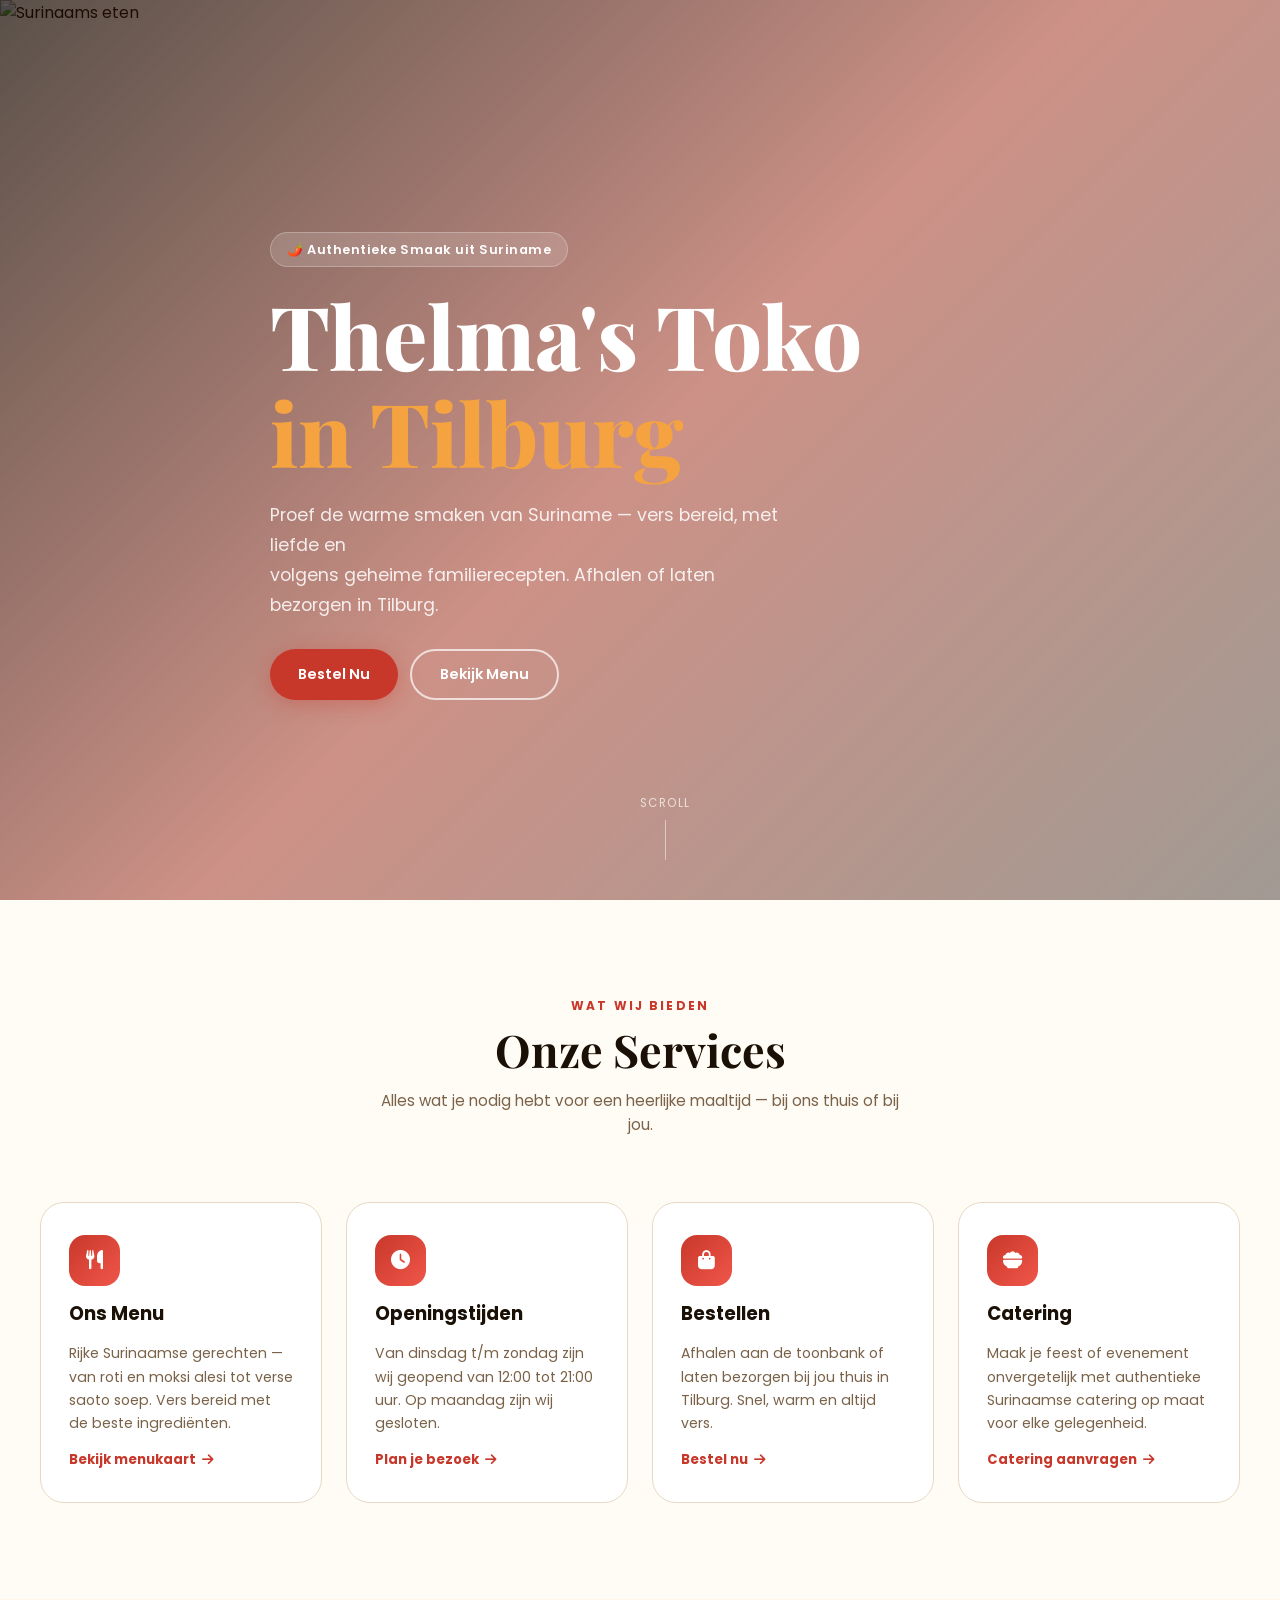
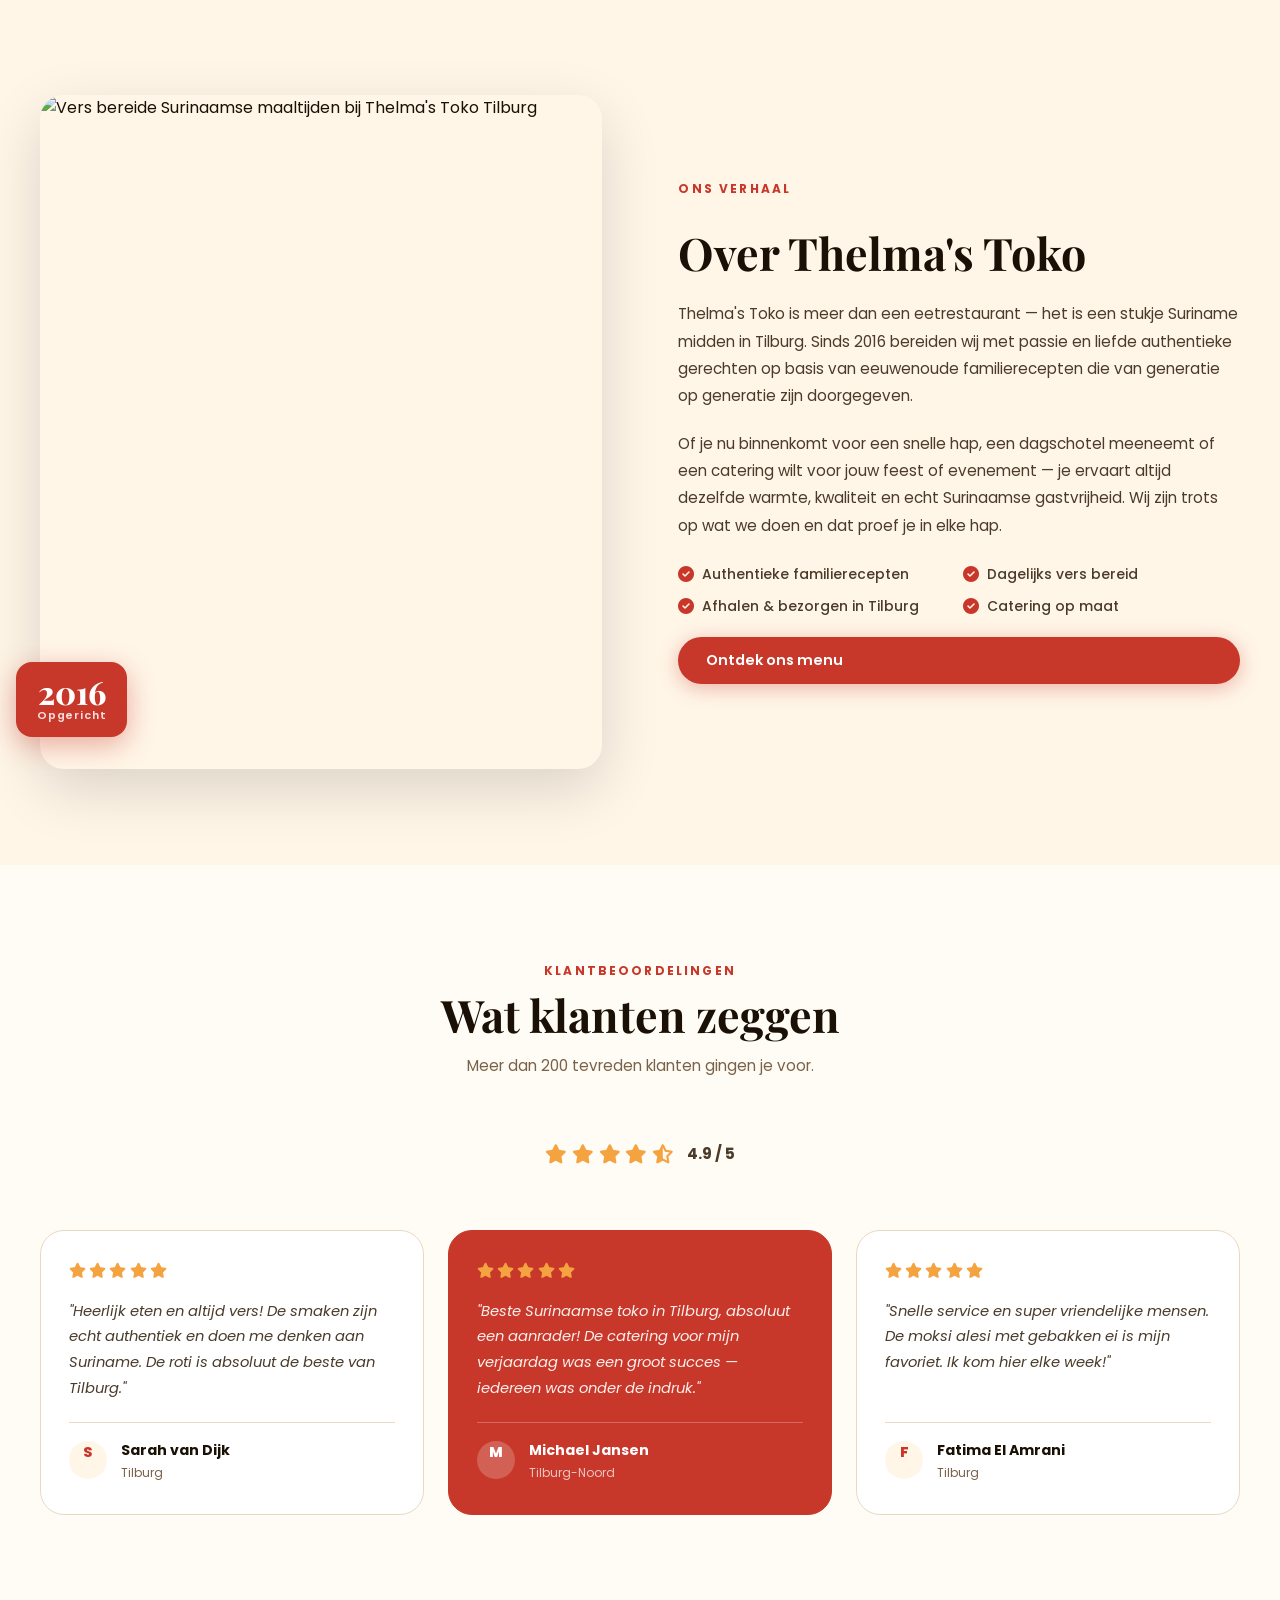
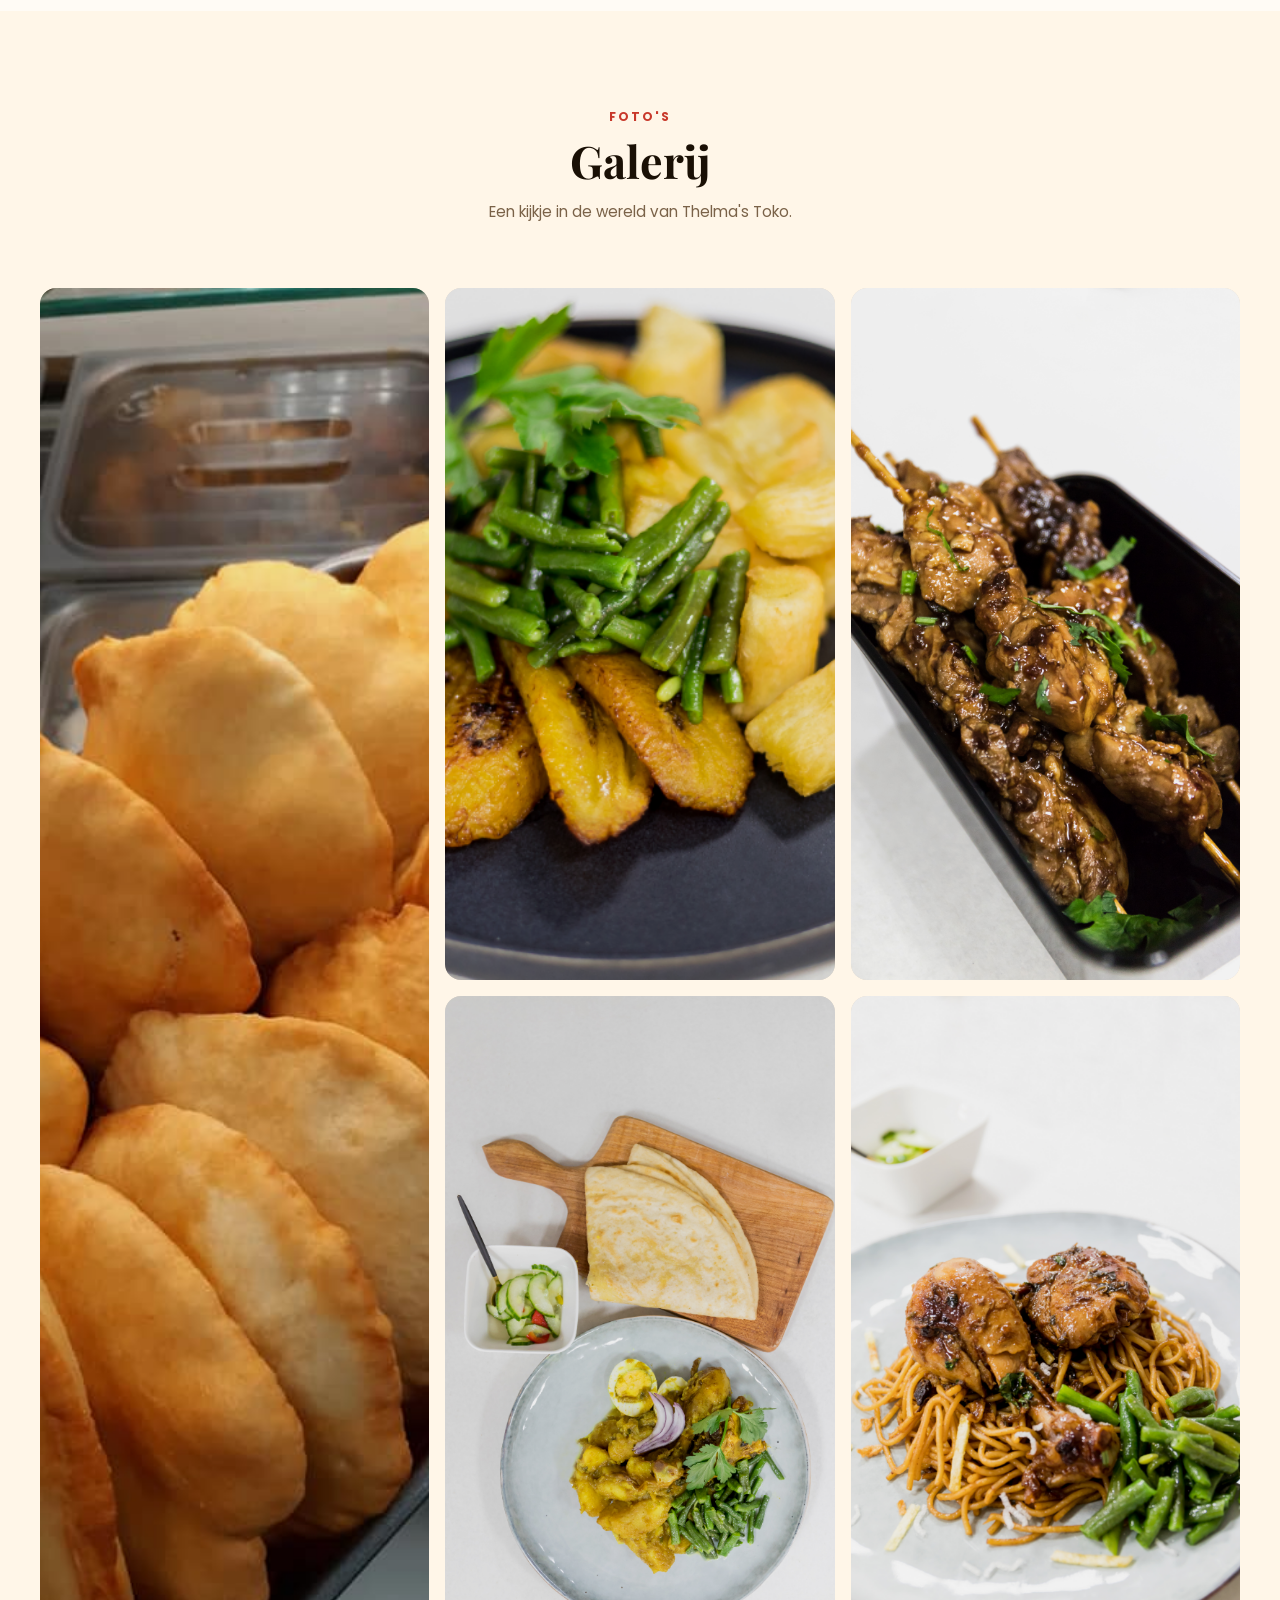
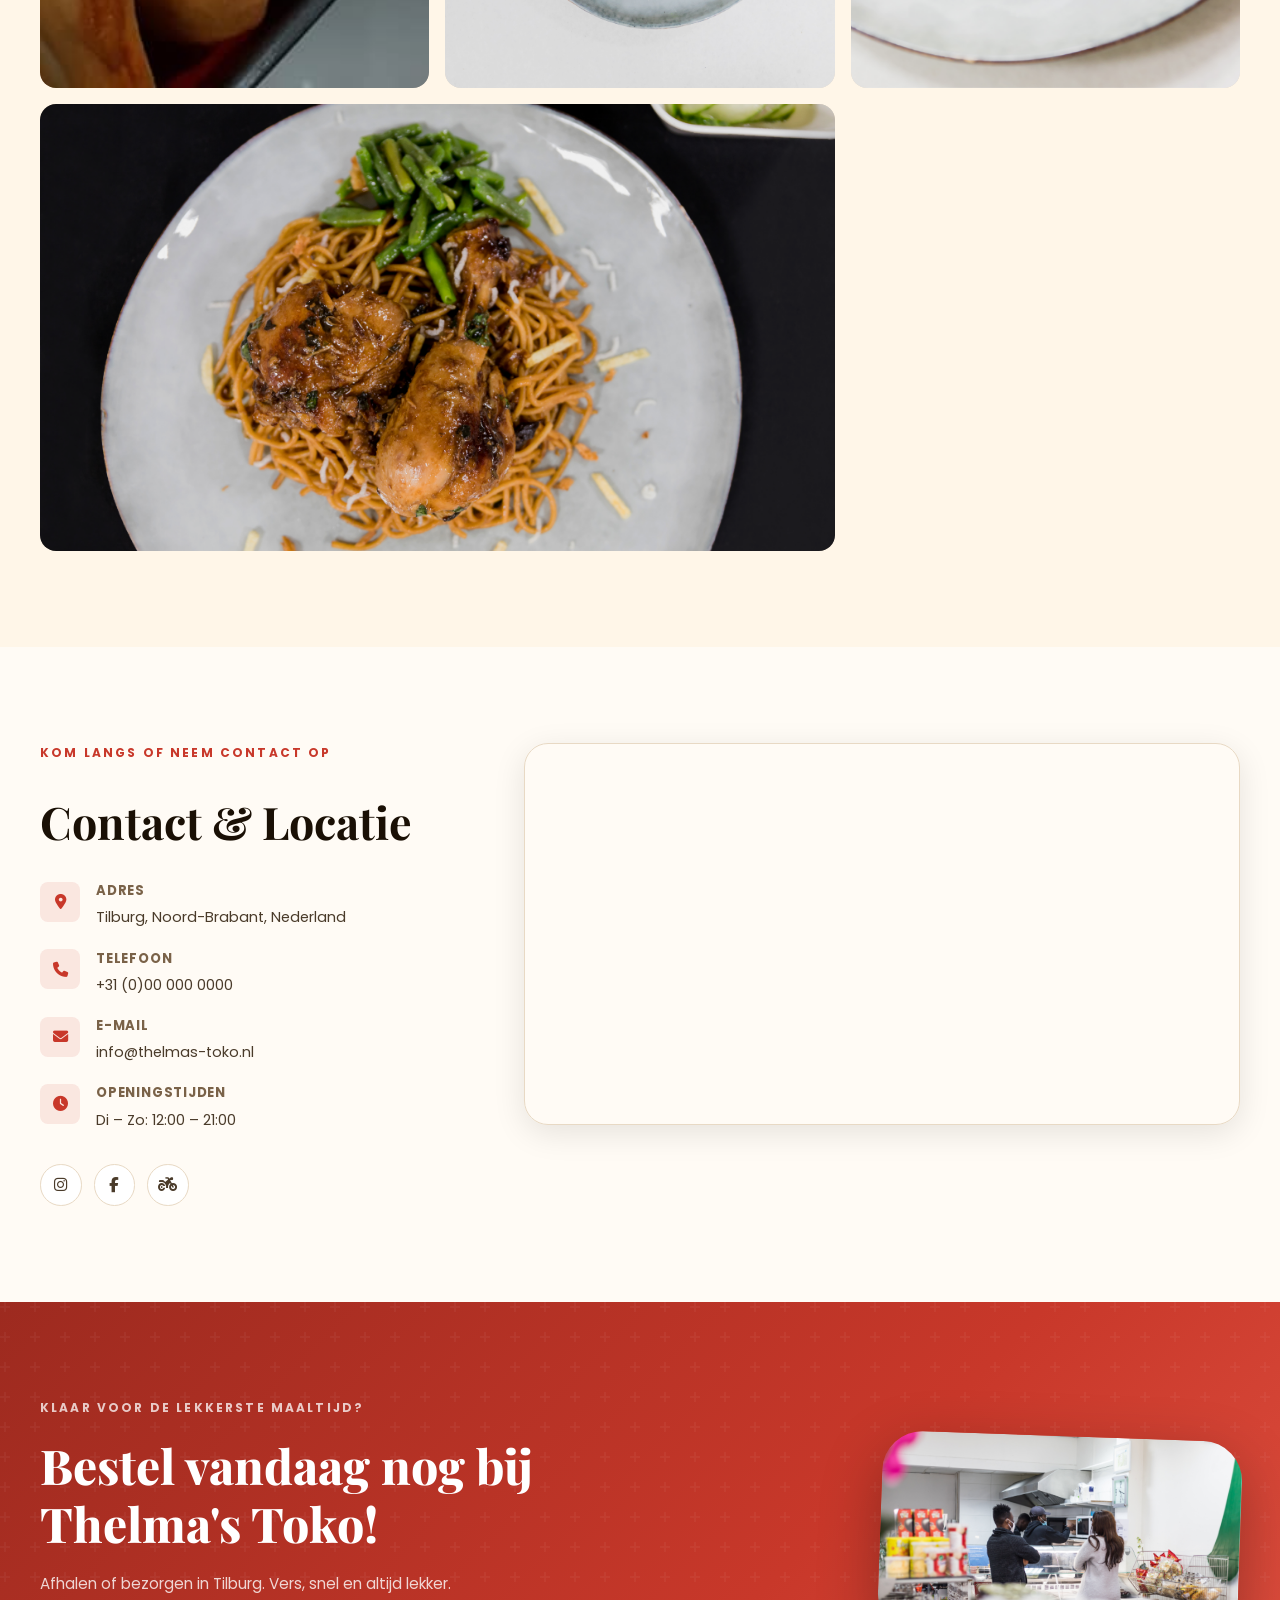
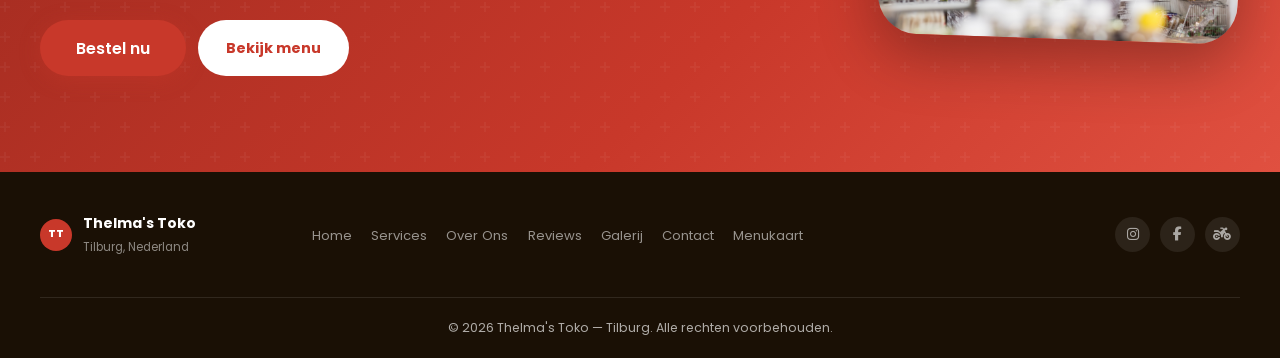
==== commit 9991ffab: "chore: verwijder navigatiebalken van alle paginas op verzoek" ====
--- a/index.html
+++ b/index.html
@@ -49,37 +49,7 @@
 </head>
 <body>
 
-<!-- ============================================================
-     NAVBAR
-============================================================ -->
-<header class="navbar" id="navbar" role="banner">
-  <a href="#home" class="nav-logo" aria-label="Thelma's Toko homepage">
-    <span class="logo-mark">TT</span>
-    <div class="logo-text">
-      <span class="logo-name">Thelma's Toko</span>
-      <span class="logo-city">Tilburg</span>
-    </div>
-  </a>
-
-  <nav class="nav-menu" role="navigation" aria-label="Hoofdnavigatie">
-    <ul class="nav-links" id="nav-links">
-      <li><a href="#home"     class="nav-link" id="nav-home">Home</a></li>
-      <li><a href="#services" class="nav-link" id="nav-services">Services</a></li>
-      <li><a href="#about"    class="nav-link" id="nav-about">Over Ons</a></li>
-      <li><a href="#reviews"  class="nav-link" id="nav-reviews">Reviews</a></li>
-      <li><a href="#gallery"  class="nav-link" id="nav-gallery">Galerij</a></li>
-      <li><a href="#contact"  class="nav-link" id="nav-contact">Contact</a></li>
-    </ul>
-    <a href="menu.html" class="btn btn-nav" id="btn-menu-nav">Bekijk Menu</a>
-
-    <button class="hamburger" id="hamburger" aria-label="Menu openen" aria-expanded="false" aria-controls="nav-links">
-      <span></span><span></span><span></span>
-    </button>
-  </nav>
-</header>
-
-<!-- Mobile nav overlay -->
-<div class="nav-overlay" id="nav-overlay" aria-hidden="true"></div>
+
 
 <!-- ============================================================
      HERO SECTION
--- a/style.css
+++ b/style.css
@@ -397,7 +397,7 @@
 .hero-content {
   position: relative;
   z-index: 2;
-  padding-top: var(--navbar-h);
+  padding-top: 2rem;
   display: flex;
   flex-direction: column;
   align-items: flex-start;
@@ -1212,7 +1212,7 @@
   }
 
   /* Hero */
-  .hero-content { padding-top: calc(var(--navbar-h) + 1rem); }
+  .hero-content { padding-top: 2rem; }
   .hero-scroll-hint { display: none; }
 
   /* Services */
